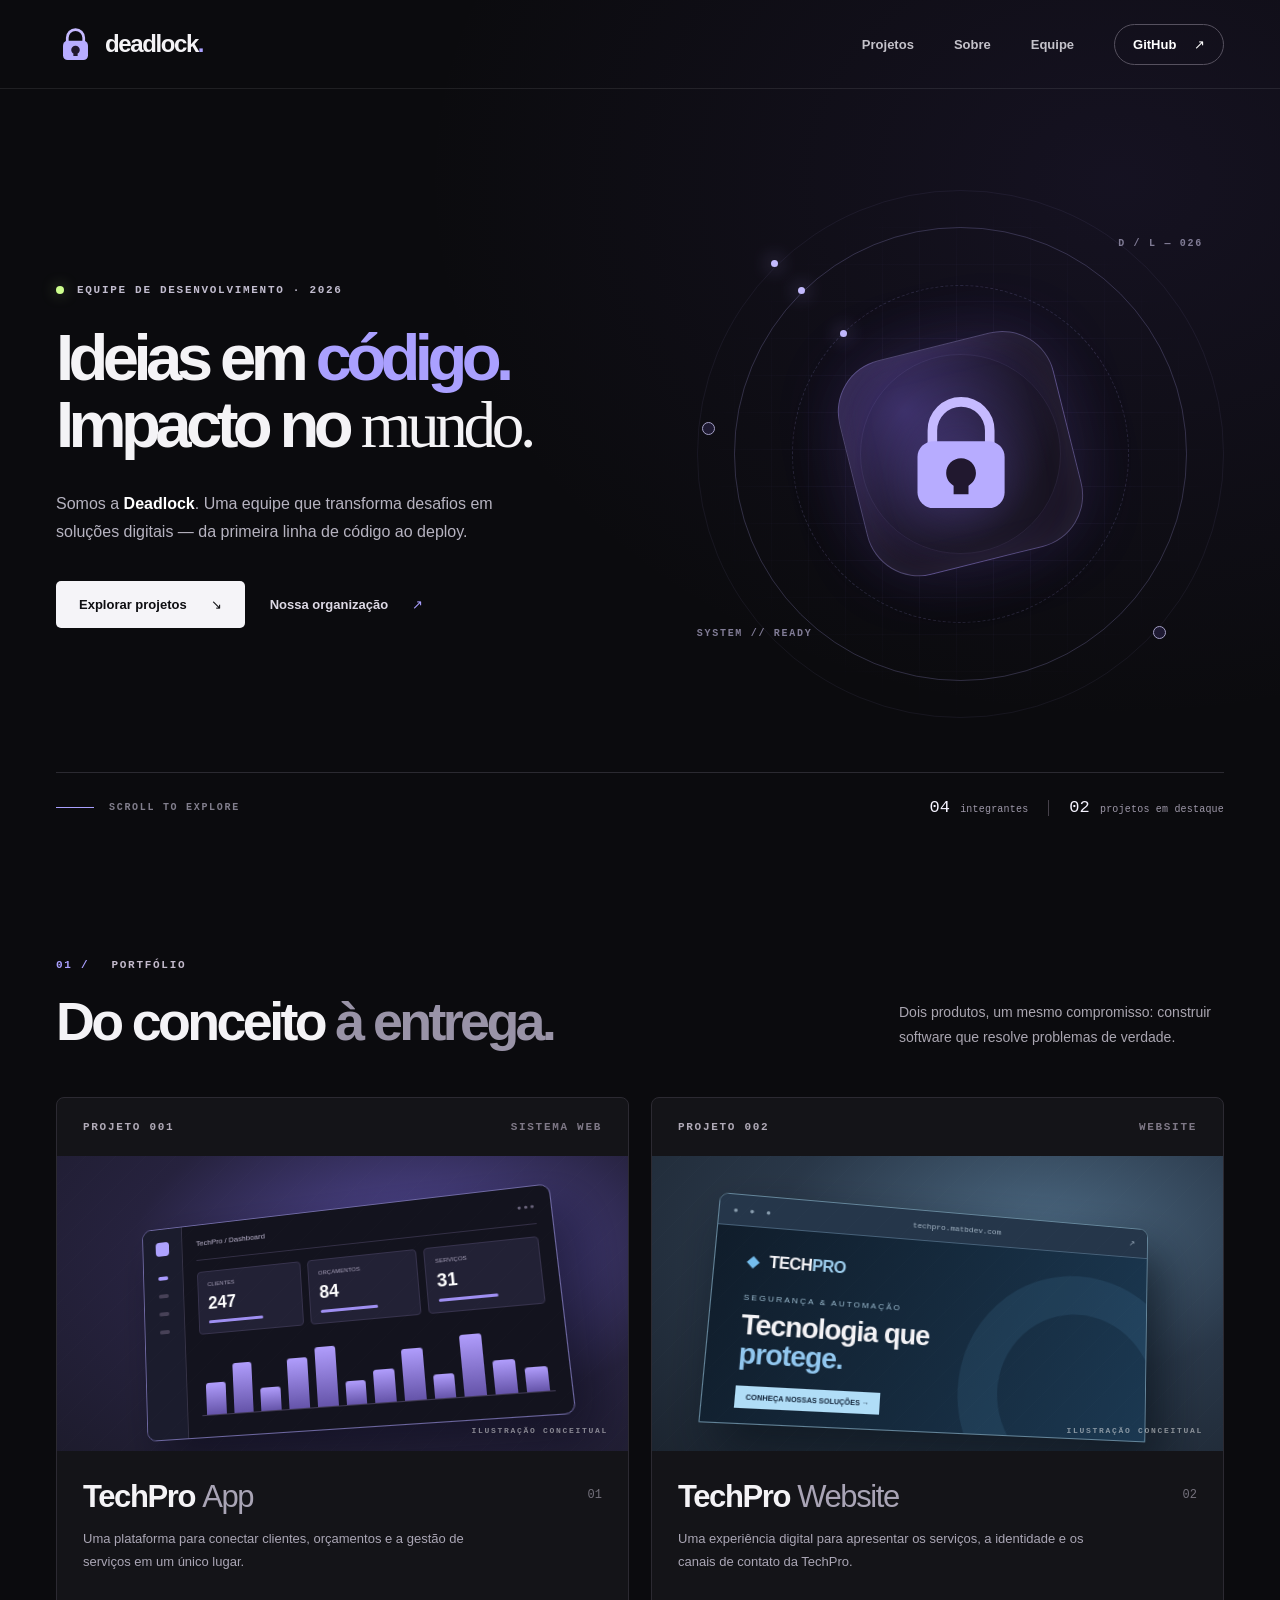
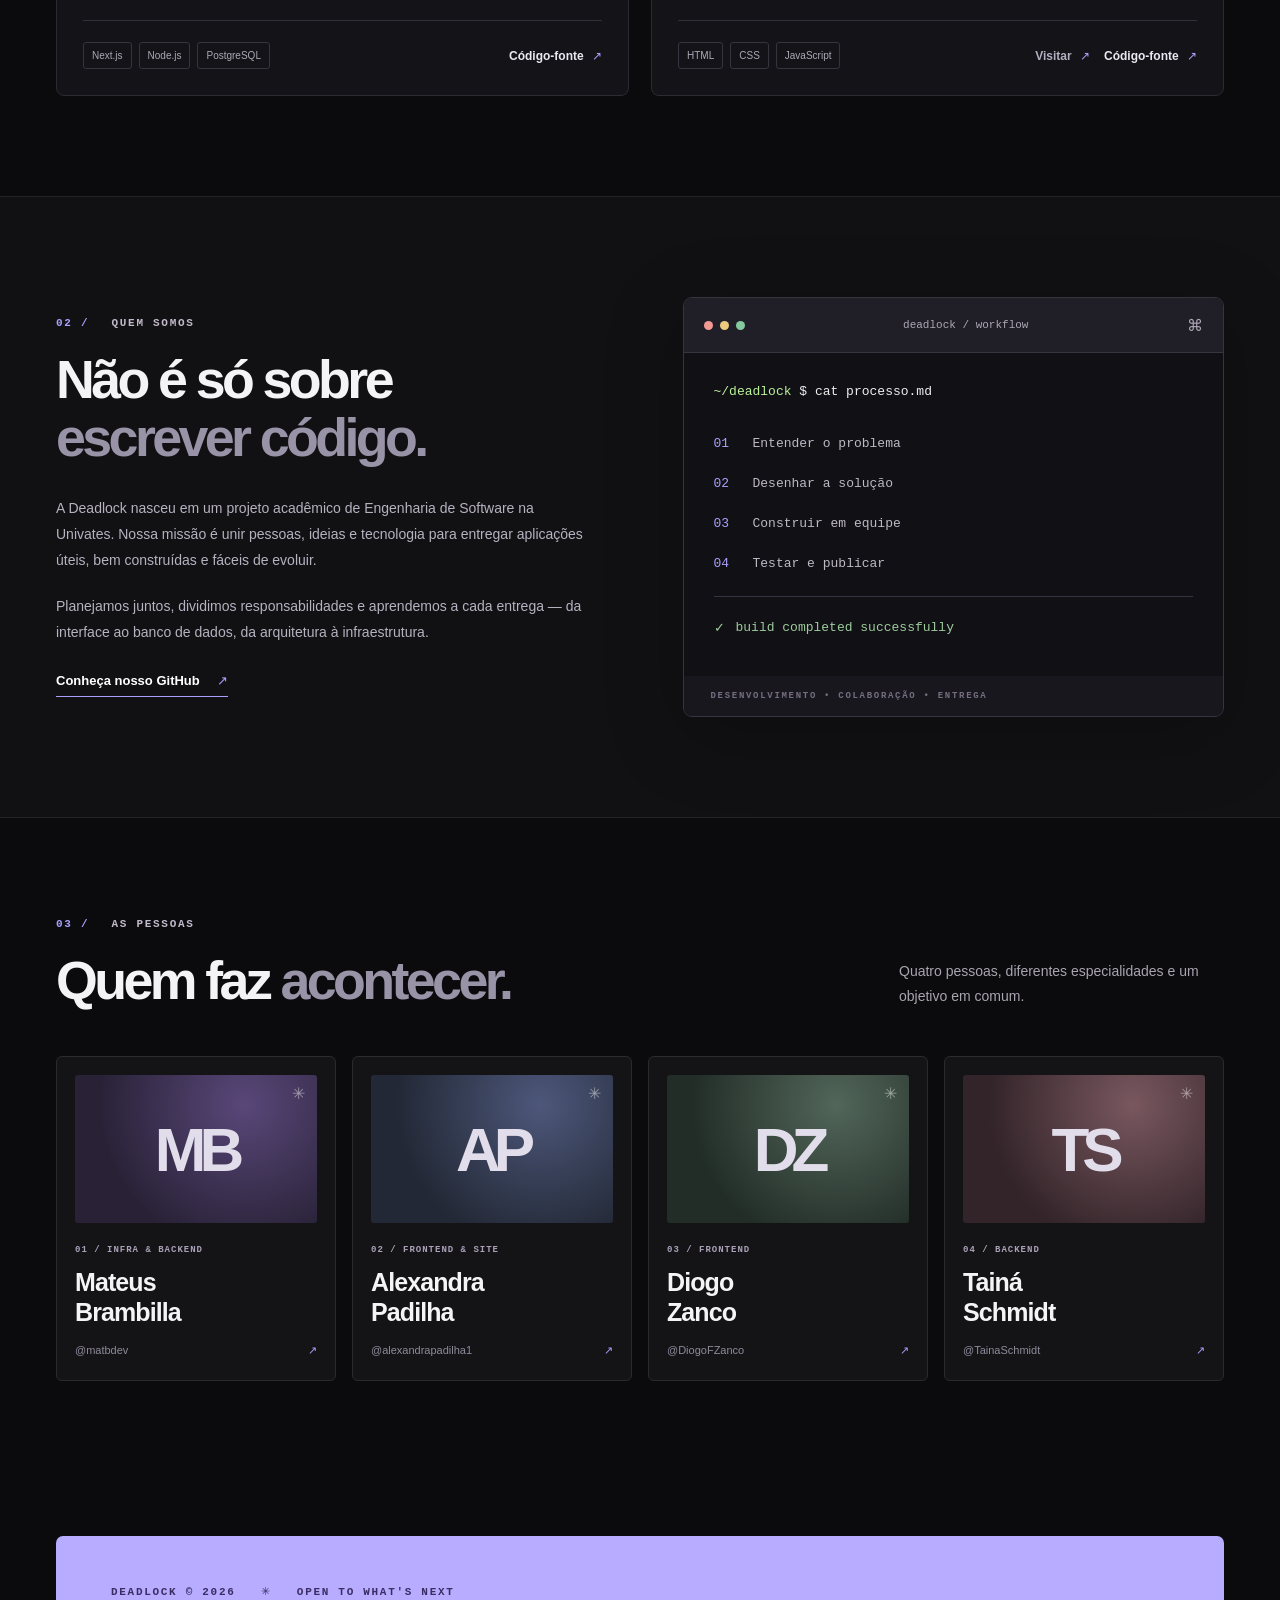
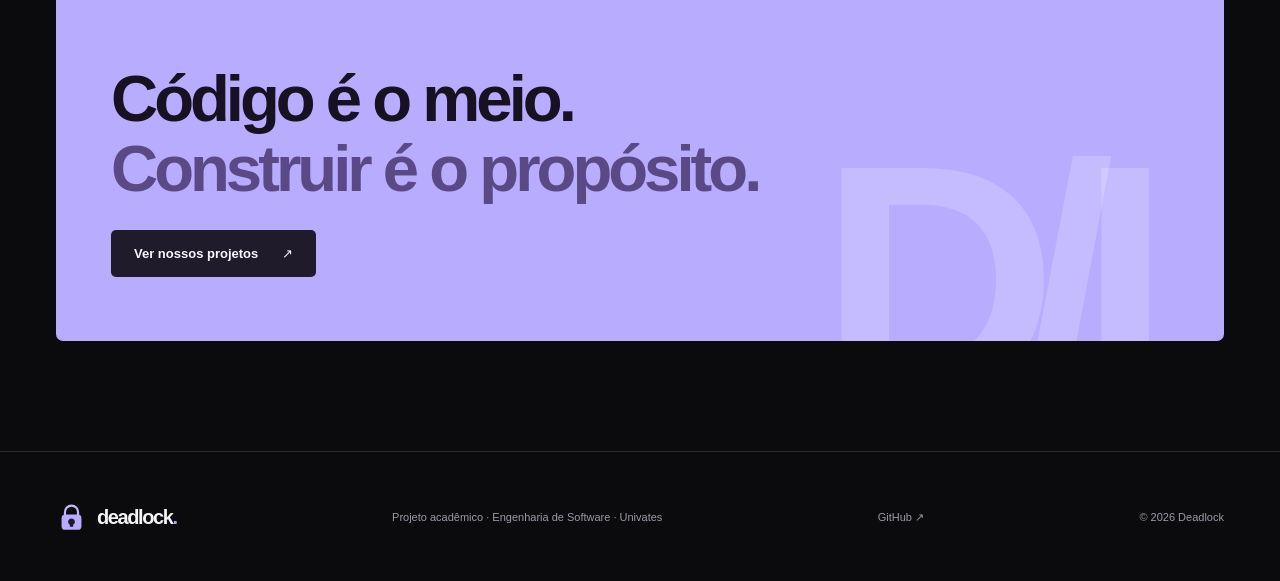
==== index.html @ bef18426 "chore: first commit" ====
<!doctype html>
<html lang="pt-BR">
<head>
  <meta charset="UTF-8">
  <meta name="viewport" content="width=device-width, initial-scale=1">
  <meta name="theme-color" content="#0b0b0e">
  <meta name="description" content="Deadlock — equipe de desenvolvimento de software da Univates. Conheça nossos projetos, integrantes e soluções.">
  <meta property="og:type" content="website">
  <meta property="og:title" content="Deadlock — Build what comes next">
  <meta property="og:description" content="Pessoas, ideias e código. Conheça os projetos desenvolvidos pela equipe Deadlock.">
  <meta property="og:image" content="assets/og-cover.svg">
  <title>Deadlock — Build what comes next</title>
  <link rel="icon" href="assets/favicon.svg" type="image/svg+xml">
  <link rel="preload" href="assets/deadlock-mark.svg" as="image" type="image/svg+xml">
  <link rel="stylesheet" href="css/style.css">
  <script src="js/main.js" defer></script>
</head>
<body>
  <a class="skip-link" href="#conteudo">Pular para o conteúdo</a>
  <div class="page-glow" aria-hidden="true"></div>

  <header class="site-header" id="topo">
    <div class="container header-inner">
      <a class="brand" href="#topo" aria-label="Deadlock, voltar ao início">
        <img src="assets/deadlock-mark.svg" alt="" width="39" height="39">
        <span>deadlock<span class="brand-dot">.</span></span>
      </a>

      <button class="menu-toggle" type="button" aria-controls="main-nav" aria-expanded="false" aria-label="Abrir menu">
        <span></span><span></span>
      </button>
      <nav class="main-nav" id="main-nav" aria-label="Navegação principal">
        <a href="#projetos">Projetos</a>
        <a href="#sobre">Sobre</a>
        <a href="#equipe">Equipe</a>
        <a class="nav-github" href="https://github.com/univates-deadlock" target="_blank" rel="noopener noreferrer">
          GitHub <span aria-hidden="true">↗</span>
        </a>
      </nav>
    </div>
  </header>

  <main id="conteudo">
    <section class="hero container" aria-labelledby="hero-title">
      <div class="hero-copy">
        <div class="eyebrow reveal"><span class="pulse-dot"></span> EQUIPE DE DESENVOLVIMENTO · 2026</div>
        <h1 id="hero-title" class="reveal">Ideias em <span>código.</span><br>Impacto no <em>mundo.</em></h1>
        <p class="hero-description reveal">Somos a <strong>Deadlock</strong>. Uma equipe que transforma desafios em soluções digitais — da primeira linha de código ao deploy.</p>
        <div class="hero-actions reveal">
          <a class="button button-primary" href="#projetos">Explorar projetos <span aria-hidden="true">↘</span></a>
          <a class="button button-text" href="https://github.com/univates-deadlock" target="_blank" rel="noopener noreferrer">Nossa organização <span aria-hidden="true">↗</span></a>
        </div>
      </div>

      <div class="hero-art reveal" aria-hidden="true">
        <div class="art-grid"></div>
        <div class="art-halo halo-1"></div>
        <div class="art-halo halo-2"></div>
        <div class="art-halo halo-3"></div>
        <span class="art-node node-one"></span><span class="art-node node-two"></span>
        <div class="art-core"><img src="assets/deadlock-mark.svg" alt="" width="140" height="140"></div>
        <span class="art-coordinate coordinate-top">D / L — 026</span>
        <span class="art-coordinate coordinate-bottom">SYSTEM // READY</span>
        <div class="art-accent"></div>
      </div>

      <div class="hero-bottom reveal">
        <div class="hero-scroll"><span class="scroll-line"></span> SCROLL TO EXPLORE</div>
        <div class="hero-meta"><span>04 <small>integrantes</small></span><span class="meta-divider"></span><span>02 <small>projetos em destaque</small></span></div>
      </div>
    </section>

    <section class="projects section container" id="projetos" aria-labelledby="projects-title">
      <div class="section-heading reveal">
        <div><p class="section-kicker"><span class="section-index">01 /</span> PORTFÓLIO</p><h2 id="projects-title">Do conceito <span>à entrega.</span></h2></div>
        <p>Dois produtos, um mesmo compromisso: construir software que resolve problemas de verdade.</p>
      </div>

      <div class="project-grid">
        <article class="project-card project-app reveal">
          <div class="project-top"><span>PROJETO 001</span><span class="project-category">SISTEMA WEB</span></div>
          <div class="project-art project-art-app" aria-hidden="true">
            <div class="interface-preview">
              <div class="preview-sidebar"><div class="preview-icon"></div><i></i><i></i><i></i><i></i></div>
              <div class="preview-main"><div class="preview-toolbar"><span>TechPro / Dashboard</span><span class="preview-dots">● ● ●</span></div><div class="preview-kpi"><div><small>CLIENTES</small><b>247</b><span class="fake-bar"></span></div><div><small>ORÇAMENTOS</small><b>84</b><span class="fake-bar"></span></div><div><small>SERVIÇOS</small><b>31</b><span class="fake-bar"></span></div></div><div class="preview-chart"><i></i><i></i><i></i><i></i><i></i><i></i><i></i><i></i><i></i><i></i><i></i><i></i></div></div>
            </div>
            <span class="preview-caption">ILUSTRAÇÃO CONCEITUAL</span>
          </div>
          <div class="project-info"><div class="project-title-row"><div><h3>TechPro <span>App</span></h3><p>Uma plataforma para conectar clientes, orçamentos e a gestão de serviços em um único lugar.</p></div><span class="project-number">01</span></div><div class="project-footer"><div class="tags"><span>Next.js</span><span>Node.js</span><span>PostgreSQL</span></div><a class="project-link" href="https://github.com/univates-deadlock/techpro-app" target="_blank" rel="noopener noreferrer" aria-label="Ver repositório TechPro App no GitHub">Código-fonte <span aria-hidden="true">↗</span></a></div></div>
        </article>

        <article class="project-card project-web reveal">
          <div class="project-top"><span>PROJETO 002</span><span class="project-category">WEBSITE</span></div>
          <div class="project-art project-art-web" aria-hidden="true">
            <div class="browser-preview"><div class="browser-bar"><span>● ● ●</span><span>techpro.matbdev.com</span><span>↗</span></div><div class="browser-body"><div class="browser-logo"><span class="browser-lock">◆</span> TECH<span>PRO</span></div><span class="browser-mini">SEGURANÇA & AUTOMAÇÃO</span><div class="browser-title">Tecnologia que<br><em>protege.</em></div><div class="browser-button">CONHEÇA NOSSAS SOLUÇÕES →</div><span class="browser-orbit"></span></div></div>
            <span class="preview-caption">ILUSTRAÇÃO CONCEITUAL</span>
          </div>
          <div class="project-info"><div class="project-title-row"><div><h3>TechPro <span>Website</span></h3><p>Uma experiência digital para apresentar os serviços, a identidade e os canais de contato da TechPro.</p></div><span class="project-number">02</span></div><div class="project-footer"><div class="tags"><span>HTML</span><span>CSS</span><span>JavaScript</span></div><div class="project-links"><a class="project-link secondary-link" href="https://techpro.matbdev.com" target="_blank" rel="noopener noreferrer" aria-label="Abrir site TechPro">Visitar <span aria-hidden="true">↗</span></a><a class="project-link" href="https://github.com/univates-deadlock/techpro-institutional-page" target="_blank" rel="noopener noreferrer" aria-label="Ver repositório TechPro Website no GitHub">Código-fonte <span aria-hidden="true">↗</span></a></div></div></div>
        </article>
      </div>
    </section>

    <section class="about section" id="sobre" aria-labelledby="about-title"><div class="container about-grid">
      <div class="about-copy reveal"><p class="section-kicker"><span class="section-index">02 /</span> QUEM SOMOS</p><h2 id="about-title">Não é só sobre <span>escrever código.</span></h2><p>A Deadlock nasceu em um projeto acadêmico de Engenharia de Software na Univates. Nossa missão é unir pessoas, ideias e tecnologia para entregar aplicações úteis, bem construídas e fáceis de evoluir.</p><p>Planejamos juntos, dividimos responsabilidades e aprendemos a cada entrega — da interface ao banco de dados, da arquitetura à infraestrutura.</p><a class="text-link" href="https://github.com/univates-deadlock" target="_blank" rel="noopener noreferrer">Conheça nosso GitHub <span aria-hidden="true">↗</span></a></div>
      <div class="about-terminal reveal" aria-label="Nossas etapas de trabalho"><div class="terminal-header"><span><i></i><i></i><i></i></span><small>deadlock / workflow</small><span>⌘</span></div><div class="terminal-body"><p class="terminal-prompt"><span>~/deadlock</span> $ cat processo.md</p><p><em>01</em> &nbsp; Entender o problema</p><p><em>02</em> &nbsp; Desenhar a solução</p><p><em>03</em> &nbsp; Construir em equipe</p><p><em>04</em> &nbsp; Testar e publicar</p><div class="terminal-result"><span class="result-check">✓</span> <span>build completed successfully</span></div></div><div class="terminal-footer">DESENVOLVIMENTO • COLABORAÇÃO • ENTREGA</div></div>
    </div></section>

    <section class="team section container" id="equipe" aria-labelledby="team-title"><div class="section-heading reveal"><div><p class="section-kicker"><span class="section-index">03 /</span> AS PESSOAS</p><h2 id="team-title">Quem faz <span>acontecer.</span></h2></div><p>Quatro pessoas, diferentes especialidades e um objetivo em comum.</p></div>
      <div class="team-grid">
        <a class="member-card reveal" href="https://github.com/matbdev" target="_blank" rel="noopener noreferrer" aria-label="GitHub de Mateus Carniel Brambilla"><div class="member-avatar"><span>MB</span><span class="avatar-ornament">✳</span></div><span class="member-position">01 / INFRA & BACKEND</span><h3>Mateus<br>Brambilla</h3><span class="member-profile">@matbdev <span aria-hidden="true">↗</span></span></a>
        <a class="member-card reveal" href="https://github.com/alexandrapadilha1" target="_blank" rel="noopener noreferrer" aria-label="GitHub de Alexandra Padilha"><div class="member-avatar"><span>AP</span><span class="avatar-ornament">✳</span></div><span class="member-position">02 / FRONTEND & SITE</span><h3>Alexandra<br>Padilha</h3><span class="member-profile">@alexandrapadilha1 <span aria-hidden="true">↗</span></span></a>
        <a class="member-card reveal" href="https://github.com/DiogoFZanco" target="_blank" rel="noopener noreferrer" aria-label="GitHub de Diogo Felipe Zanco"><div class="member-avatar"><span>DZ</span><span class="avatar-ornament">✳</span></div><span class="member-position">03 / FRONTEND</span><h3>Diogo<br>Zanco</h3><span class="member-profile">@DiogoFZanco <span aria-hidden="true">↗</span></span></a>
        <a class="member-card reveal" href="https://github.com/TainaSchmidt" target="_blank" rel="noopener noreferrer" aria-label="GitHub de Tainá Luiza Schmidt"><div class="member-avatar"><span>TS</span><span class="avatar-ornament">✳</span></div><span class="member-position">04 / BACKEND</span><h3>Tainá<br>Schmidt</h3><span class="member-profile">@TainaSchmidt <span aria-hidden="true">↗</span></span></a>
      </div>
    </section>

    <section class="closing container section reveal" aria-labelledby="closing-title"><div class="closing-inner"><span class="closing-top">DEADLOCK © <span data-year>2026</span> <span class="closing-asterisk">✳</span> OPEN TO WHAT'S NEXT</span><h2 id="closing-title">Código é o meio.<br><em>Construir é o propósito.</em></h2><a class="button button-light" href="https://github.com/univates-deadlock" target="_blank" rel="noopener noreferrer">Ver nossos projetos <span aria-hidden="true">↗</span></a><span class="closing-watermark" aria-hidden="true">D/L</span></div></section>
  </main>

  <footer class="site-footer"><div class="container footer-inner"><a class="brand brand-footer" href="#topo"><img src="assets/deadlock-mark.svg" alt="" width="31" height="31"><span>deadlock<span class="brand-dot">.</span></span></a><p>Projeto acadêmico · Engenharia de Software · Univates</p><a href="https://github.com/univates-deadlock" target="_blank" rel="noopener noreferrer">GitHub ↗</a><small>© <span data-year>2026</span> Deadlock</small></div></footer>
</body>
</html>
---- css/style.css ----
:root{color-scheme:dark;--bg:#0b0b0e;--surface:#141418;--muted:#a6a5b3;--text:#f4f3f6;--line:#2b2a31;--violet:#aaa0ff;--violet2:#6650df;--lime:#cdff8e;--container:1232px;font-family:Inter,"Segoe UI",Arial,sans-serif;font-synthesis:none;scroll-behavior:smooth}
*,*::before,*::after{box-sizing:border-box}html{scroll-padding-top:95px}body{margin:0;min-width:320px;background:var(--bg);color:var(--text);-webkit-font-smoothing:antialiased}body::selection{background:var(--violet2);color:#fff}a{color:inherit;text-decoration:none}button{font:inherit}img{display:block;max-width:100%}h1,h2,h3,p{margin:0}button,a{-webkit-tap-highlight-color:transparent}a:focus-visible,button:focus-visible{outline:2px solid var(--lime);outline-offset:5px}.container{max-width:var(--container);margin-inline:auto;padding-inline:32px}.page-glow{position:absolute;z-index:-1;top:0;right:0;width:85vw;height:900px;pointer-events:none;background:radial-gradient(ellipse at 85% 20%,rgba(96,68,174,.12),transparent 53%)}.skip-link{position:fixed;top:-100px;left:16px;z-index:99;background:#fff;color:#111;padding:12px}.skip-link:focus{top:16px}
.site-header{position:relative;z-index:20;border-bottom:1px solid rgba(255,255,255,.085)}.header-inner{height:88px;display:flex;justify-content:space-between;align-items:center}.brand{display:inline-flex;gap:10px;align-items:center;white-space:nowrap}.brand>span{font-size:24px;font-weight:800;letter-spacing:-1.4px}.brand-dot{color:var(--violet)}.main-nav{display:flex;align-items:center;gap:40px}.main-nav>a{font-size:13px;font-weight:650;color:#c4c2ca;transition:color .2s}.main-nav>a:hover{color:#fff}.main-nav .nav-github{border:1px solid #56515f;border-radius:100px;color:white;padding:12px 18px}.main-nav .nav-github:hover{background:#292431}.nav-github span{margin-left:14px}.menu-toggle{display:none}
.hero{position:relative;min-height:770px;display:grid;grid-template-columns:minmax(0,1.08fr) minmax(0,.92fr);align-items:center;gap:22px;padding-top:80px;padding-bottom:120px}.hero-copy{position:relative;z-index:2}.eyebrow,.section-kicker,.project-top,.hero-scroll,.art-coordinate,.preview-caption,.member-position,.terminal-footer,.closing-top{font-family:ui-monospace,SFMono-Regular,Consolas,"Liberation Mono",monospace;letter-spacing:1.7px;font-size:11px;font-weight:650}.eyebrow{display:inline-flex;align-items:center;gap:13px;color:#c2bdcf;margin-bottom:29px}.pulse-dot{width:8px;height:8px;border-radius:50%;background:var(--lime);box-shadow:0 0 15px rgba(205,255,142,.4)}.hero h1{font-size:clamp(51px,5.1vw,81px);font-weight:780;letter-spacing:-5.6px;line-height:1.025;white-space:nowrap}.hero h1 span{color:var(--violet)}.hero h1 em{font-style:normal;font-family:Georgia,serif;font-weight:400;letter-spacing:-4.4px}.hero-description{color:#b6b3c0;line-height:1.75;max-width:480px;font-size:16px;margin-top:31px}.hero-description strong{color:#fff;font-weight:650}.hero-actions{display:flex;align-items:center;gap:25px;margin-top:35px}.button{display:inline-flex;align-items:center;justify-content:space-between;gap:24px;padding:16px 23px;font-size:13px;font-weight:750;border-radius:5px;white-space:nowrap;transition:transform .22s,background .22s}.button:hover{transform:translateY(-3px)}.button-primary{background:#f5f4f8;color:#0e0e12}.button-primary:hover{background:#d9d1ff}.button-text{padding:12px 0;color:#ddd9e5}.button-text:hover{color:white}.button-text span{color:var(--violet)}.hero-art{min-width:0;position:relative;aspect-ratio:1;max-width:545px;width:100%;justify-self:end;border-radius:50%;isolation:isolate}.art-grid{position:absolute;inset:0;border-radius:50%;background-image:linear-gradient(rgba(147,133,215,.065) 1px,transparent 1px),linear-gradient(90deg,rgba(147,133,215,.065) 1px,transparent 1px);background-size:37px 37px;mask-image:radial-gradient(circle,black 22%,transparent 73%)}.art-halo{position:absolute;border:1px solid rgba(183,173,255,.21);border-radius:50%;inset:7%;animation:rotate 38s linear infinite}.art-halo::before{content:"";position:absolute;top:13%;left:14%;width:7px;height:7px;border-radius:50%;background:#c3bafd;box-shadow:0 0 19px #ae9dfc}.halo-2{inset:18%;border-style:dashed;border-color:rgba(183,173,255,.16);animation-direction:reverse;animation-duration:50s}.halo-3{inset:0;border-color:rgba(183,173,255,.07);animation-duration:48s}.art-node{position:absolute;border:1px solid #a4a0c6;background:#1e1a32;width:13px;height:13px;border-radius:50%;z-index:2}.node-one{left:1%;top:44%}.node-two{right:11%;bottom:15%}.art-core{position:absolute;inset:29%;border:1px solid rgba(181,166,255,.35);border-radius:24%;display:grid;place-items:center;background:radial-gradient(circle at 30% 25%,#3c3068,#17131f 68%);box-shadow:0 0 70px rgba(118,84,253,.14),inset 0 0 35px rgba(191,163,255,.11);transform:rotate(-14deg)}.art-core img{width:62%;transform:rotate(14deg);filter:drop-shadow(0 8px 30px rgba(141,117,255,.25))}.art-coordinate{position:absolute;color:#817c96;font-size:10px;z-index:2}.coordinate-top{right:4%;top:9%}.coordinate-bottom{left:0;bottom:15%}.art-accent{position:absolute;inset:31%;border:1px solid rgba(185,169,255,.09);border-radius:50%;box-shadow:0 0 75px #5c428635}.hero-bottom{position:absolute;bottom:42px;left:32px;right:32px;display:flex;align-items:center;justify-content:space-between;border-top:1px solid var(--line);padding-top:25px}.hero-scroll{color:#817e8c;font-size:10px;display:flex;align-items:center;gap:15px}.scroll-line{width:38px;height:1px;background:var(--violet)}.hero-meta{display:flex;gap:20px;align-items:center;font-family:ui-monospace,monospace;font-size:17px;color:#f5f3ff}.hero-meta small{font-size:10px;color:#9e98a9;letter-spacing:.2px}.meta-divider{width:1px;height:16px;background:#46414a}
.section{padding-top:100px;padding-bottom:100px}.section-heading{display:flex;align-items:end;justify-content:space-between;gap:30px;margin-bottom:47px}.section-kicker{color:#c3bacb;margin-bottom:21px}.section-index{color:var(--violet);margin-right:14px}.section-heading h2,.about h2{font-size:clamp(36px,4.2vw,62px);line-height:1.08;letter-spacing:-3.6px;font-weight:760}.section-heading h2 span,.about h2 span{color:#9993a7}.section-heading>p{max-width:325px;line-height:1.8;font-size:14px;color:#a9a5b0}.project-grid{display:grid;grid-template-columns:1fr 1fr;gap:22px}.project-card{overflow:hidden;background:#141418;border:1px solid #2c2a32;border-radius:8px;transition:border-color .3s,transform .3s}.project-card:hover{border-color:#71678b;transform:translateY(-5px)}.project-top{height:58px;display:flex;align-items:center;justify-content:space-between;padding:0 26px;color:#b0aab7}.project-category{color:#7e7886}.project-art{height:295px;position:relative;overflow:hidden;display:grid;place-items:center}.project-art-app{background:radial-gradient(ellipse at 63% 33%,#544a9c 0%,#26223e 56%,#1b1a29 110%)}.project-art-web{background:radial-gradient(ellipse at 68% 26%,#4b6881 0%,#293748 48%,#19212b 110%)}.project-art::after{position:absolute;content:"";inset:0;background-image:linear-gradient(135deg,transparent 48%,rgba(255,255,255,.04) 49%,transparent 50%);background-size:30px 30px;pointer-events:none}.preview-caption{position:absolute;bottom:16px;right:20px;color:rgba(255,255,255,.48);font-size:8px;z-index:3}.interface-preview{width:74%;height:222px;background:#13131e;border:1px solid #6e68a2;border-radius:10px;transform:perspective(700px) rotateX(8deg) rotateY(-10deg) rotateZ(-4deg) translateY(12px);display:grid;grid-template-columns:44px 1fr;box-shadow:17px 23px 46px #05041179;overflow:hidden}.preview-sidebar{padding:14px 15px;background:#1b1c2d;border-right:1px solid #353246;display:flex;align-items:center;flex-direction:column;gap:15px}.preview-icon{width:15px;height:15px;border-radius:4px;background:#aea2ff;margin-bottom:7px}.preview-sidebar i{width:11px;height:4px;background:#474157;border-radius:4px}.preview-sidebar i:first-of-type{background:#a99aff}.preview-main{padding:15px;overflow:hidden}.preview-toolbar{display:flex;justify-content:space-between;align-items:center;font-size:8px;color:#bdb6d0;border-bottom:1px solid #332f45;padding-bottom:13px}.preview-dots{font-size:7px;color:#6c667e}.preview-kpi{margin-top:12px;display:grid;grid-template-columns:repeat(3,1fr);gap:7px}.preview-kpi>div{padding:10px;background:#222135;border:1px solid #37334d;border-radius:4px}.preview-kpi small{font-size:6px;color:#aaa3bc;display:block}.preview-kpi b{font-size:18px;color:#fff;display:block;margin:7px 0}.fake-bar{display:block;width:65%;height:3px;background:#9f8ff2;border-radius:5px}.preview-chart{display:flex;align-items:end;gap:8px;height:69px;margin-top:14px;padding:0 5px;border-bottom:1px solid #403955}.preview-chart i{flex:1;border-radius:3px 3px 0 0;background:linear-gradient(#b09dfc,#6554a9);height:47%}.preview-chart i:nth-child(2n){height:74%}.preview-chart i:nth-child(3n){height:34%}.preview-chart i:nth-child(5n){height:87%}.browser-preview{width:77%;height:222px;border-radius:9px 9px 0 0;background:#0f1925;overflow:hidden;box-shadow:15px 25px 48px #070e17a0;border:1px solid #64859a;transform:perspective(700px) rotateX(7deg) rotateY(8deg) rotateZ(3deg) translateY(16px)}.browser-bar{height:31px;background:#25364a;display:flex;align-items:center;justify-content:space-between;color:#a5b6c6;font-family:monospace;font-size:8px;padding:0 13px;border-bottom:1px solid #476179}.browser-bar span:first-child{color:#8a9eaf;letter-spacing:3px}.browser-body{position:relative;height:calc(100% - 31px);padding:24px 30px;background:linear-gradient(110deg,#101d2b,#1b3851)}.browser-logo{font-weight:850;letter-spacing:-.6px;font-size:16px;position:relative;z-index:1}.browser-logo span:last-child{color:#9cccec}.browser-lock{color:#74bded;margin-right:6px}.browser-mini{display:block;margin-top:22px;font-size:8px;letter-spacing:2px;color:#9cbcd0;position:relative;z-index:1}.browser-title{font-size:27px;font-weight:800;line-height:1.05;margin-top:8px;letter-spacing:-1px;position:relative;z-index:1}.browser-title em{color:#91c7ef;font-style:normal}.browser-button{display:inline-block;margin-top:15px;padding:7px 10px;background:#b0ddf7;color:#14263b;font-size:7px;font-weight:800;position:relative;z-index:1}.browser-orbit{width:245px;height:245px;border:40px solid #6dbef418;border-radius:50%;position:absolute;right:-50px;bottom:-80px}.project-info{padding:28px 26px 26px}.project-title-row{display:flex;justify-content:space-between;gap:15px}.project-title-row h3{font-size:31px;letter-spacing:-1.4px}.project-title-row h3 span{color:#a9a4b5;font-weight:480}.project-title-row p{font-size:13px;color:#aaa6b5;line-height:1.75;max-width:430px;margin-top:13px;min-height:68px}.project-number{color:#74717c;font-family:ui-monospace,monospace;font-size:12px;padding-top:9px}.project-footer{margin-top:24px;display:flex;align-items:center;justify-content:space-between;gap:10px;border-top:1px solid #33303a;padding-top:21px}.tags{display:flex;flex-wrap:wrap;gap:7px}.tags span{border:1px solid #37333f;border-radius:3px;color:#aca7b6;font-size:10px;padding:7px 8px}.project-link{color:#ebe8f1;font-weight:650;font-size:12px;white-space:nowrap}.project-link span{color:var(--violet);margin-left:5px}.project-link:hover{color:var(--violet)}.project-links{display:flex;gap:14px}.secondary-link{color:#b3aec0}
.about{background:#111114;border-top:1px solid #24232a;border-bottom:1px solid #24232a}.about-grid{display:grid;grid-template-columns:1fr 1fr;align-items:center;gap:85px}.about h2{max-width:530px;margin-bottom:30px}.about-copy>p:not(.section-kicker){color:#b6b2c0;line-height:1.85;font-size:14px;margin-top:20px;max-width:530px}.text-link{display:inline-block;margin-top:27px;color:#fff;font-size:13px;font-weight:750;border-bottom:1px solid var(--violet);padding-bottom:8px}.text-link span{color:var(--violet);padding-left:14px}.about-terminal{border:1px solid #39333f;border-radius:9px;background:#101015;overflow:hidden;box-shadow:0 18px 80px rgba(0,0,0,.24)}.terminal-header{height:55px;background:#201e26;border-bottom:1px solid #383440;display:flex;justify-content:space-between;align-items:center;padding:0 20px;color:#ada7b7}.terminal-header span:first-child{display:flex;gap:7px}.terminal-header i{width:9px;height:9px;border-radius:50%;background:#f39a95}.terminal-header i:nth-child(2){background:#ecca7f}.terminal-header i:nth-child(3){background:#85c99f}.terminal-header small{font:11px ui-monospace,monospace}.terminal-body{font:13px ui-monospace,monospace;padding:31px 30px 40px;color:#ddd9e2}.terminal-body>p{margin-bottom:25px}.terminal-body>p:not(.terminal-prompt){color:#bdb9c5}.terminal-body em{color:#aba0ff;font-style:normal}.terminal-prompt{color:#eee !important;margin-bottom:37px !important}.terminal-prompt span{color:#bbf19b}.terminal-result{border-top:1px solid #383341;padding-top:23px;color:#9ecb9d;display:flex;gap:11px}.result-check{font-weight:bold}.terminal-footer{background:#19171e;padding:15px 27px;color:#746e80;font-size:9px}
.team-grid{display:grid;grid-template-columns:repeat(4,minmax(0,1fr));gap:16px}.member-card{position:relative;min-height:325px;padding:18px;border:1px solid #2c2a31;background:#141417;border-radius:6px;transition:border-color .25s,transform .25s}.member-card:hover{border-color:#887c9f;transform:translateY(-4px)}.member-avatar{height:148px;display:grid;place-items:center;position:relative;overflow:hidden;border-radius:3px;background:radial-gradient(circle at 70% 20%,#594779,#292237 70%)}.member-card:nth-child(2) .member-avatar{background:radial-gradient(circle at 70% 20%,#4d577a,#222835 70%)}.member-card:nth-child(3) .member-avatar{background:radial-gradient(circle at 70% 20%,#526659,#222d28 70%)}.member-card:nth-child(4) .member-avatar{background:radial-gradient(circle at 70% 20%,#79575f,#322429 70%)}.member-avatar>span:first-child{font-size:62px;font-weight:780;letter-spacing:-7px;color:#e2ddeb}.avatar-ornament{position:absolute;right:12px;top:9px;color:#ffffff7d;font-size:16px}.member-position{display:block;color:#aaa0b8;margin:22px 0 12px;font-size:9px;letter-spacing:1px}.member-card h3{font-size:25px;letter-spacing:-.9px;line-height:1.2}.member-profile{display:flex;justify-content:space-between;color:#8f8a9a;font-size:11px;margin-top:17px}.member-profile span{color:var(--violet)}
.closing{padding-top:55px;padding-bottom:110px}.closing-inner{min-height:405px;position:relative;overflow:hidden;background:#b7acff;color:#171122;border-radius:7px;padding:45px 55px}.closing-top{color:#3b2c64}.closing-asterisk{margin:0 17px}.closing h2{position:relative;z-index:1;font-size:clamp(40px,5.1vw,70px);letter-spacing:-4px;line-height:1.07;margin-top:65px}.closing h2 em{font-style:normal;color:#5b4985}.button-light{background:#201b2a;color:#f8f5ff;margin-top:26px;position:relative;z-index:1}.button-light:hover{background:#3c2a53}.closing-watermark{font-size:330px;font-weight:900;letter-spacing:-35px;color:#ffffff30;position:absolute;right:-22px;bottom:-130px;pointer-events:none}.site-footer{border-top:1px solid #2a282f}.footer-inner{min-height:130px;display:flex;align-items:center;justify-content:space-between;gap:25px}.brand-footer>span{font-size:20px}.site-footer p,.site-footer small,.site-footer a:not(.brand){color:#9d98a7;font-size:11px}.site-footer a:not(.brand):hover{color:#fff}
.reveal{opacity:1;transform:none}.js-motion .reveal{opacity:0;transform:translateY(20px);transition:opacity .65s ease,transform .65s ease}.js-motion .reveal.in-view{opacity:1;transform:translateY(0)}@keyframes rotate{to{transform:rotate(360deg)}}
@media(max-width:1060px){.hero{min-height:710px}.hero h1{font-size:clamp(47px,5.4vw,63px);letter-spacing:-3.4px}.hero h1 em{letter-spacing:-2.7px}.about-grid{gap:40px}.project-footer{flex-direction:column;align-items:start}.project-links{gap:24px}.team-grid{grid-template-columns:repeat(2,1fr)}.member-card{min-height:310px}.section-heading h2,.about h2{letter-spacing:-2.6px}}
@media(max-width:760px){.container{padding-inline:20px}.header-inner{height:74px}.brand>span{font-size:22px}.menu-toggle{display:flex;flex-direction:column;align-items:center;justify-content:center;gap:6px;width:43px;height:43px;background:#201e26;border:1px solid #383540;border-radius:5px;cursor:pointer}.menu-toggle span{width:19px;height:2px;background:#fff;transition:transform .2s}.menu-toggle[aria-expanded="true"] span:first-child{transform:translateY(4px) rotate(45deg)}.menu-toggle[aria-expanded="true"] span:last-child{transform:translateY(-4px) rotate(-45deg)}.main-nav{display:none;position:absolute;left:0;right:0;top:73px;background:#17161b;border-bottom:1px solid #37323d;flex-direction:column;align-items:stretch;gap:0;padding:10px 20px 20px}.main-nav.is-open{display:flex}.main-nav a{padding:17px 8px}.main-nav .nav-github{padding:14px;margin-top:8px;text-align:center}.hero{display:flex;flex-direction:column;align-items:stretch;gap:35px;min-height:0;padding-top:95px;padding-bottom:105px}.hero h1{font-size:clamp(44px,8vw,66px);letter-spacing:-3px}.hero h1 em{letter-spacing:-2px}.hero-description{font-size:15px;margin-top:25px}.hero-art{max-width:430px;align-self:center}.hero-bottom{left:20px;right:20px;bottom:30px}.section{padding-top:75px;padding-bottom:75px}.section-heading{align-items:start;flex-direction:column;gap:16px;margin-bottom:32px}.section-heading h2,.about h2{font-size:clamp(37px,7vw,51px)}.project-grid{grid-template-columns:1fr}.project-art{height:290px}.project-footer{flex-direction:row;align-items:center}.about-grid{grid-template-columns:1fr;gap:40px}.closing{padding-top:30px}.closing-inner{padding:31px 27px;min-height:360px}.closing h2{letter-spacing:-2.4px;margin-top:68px}.closing-watermark{font-size:210px;right:-15px;bottom:-65px;letter-spacing:-18px}.footer-inner{padding-block:35px;flex-wrap:wrap;justify-content:space-between}.footer-inner p{order:4;flex-basis:100%}}
@media(max-width:460px){.hero{padding-top:73px}.eyebrow{font-size:9px;letter-spacing:1px}.hero h1{font-size:43px;letter-spacing:-2.7px}.hero h1 em{letter-spacing:-2.6px}.hero-description{font-size:14px}.hero-actions{gap:12px;flex-wrap:wrap}.button{padding:14px 16px;font-size:12px}.hero-bottom{align-items:start}.hero-scroll{font-size:8px}.hero-meta{font-size:13px;gap:9px}.hero-meta small{font-size:8px;display:block}.project-art{height:235px}.interface-preview,.browser-preview{width:83%;height:190px}.project-info{padding:22px 19px}.project-top{padding:0 19px}.project-footer{flex-direction:column;align-items:start;gap:22px}.project-title-row h3{font-size:28px}.project-title-row p{min-height:0}.team-grid{gap:10px}.member-card{padding:11px;min-height:270px}.member-avatar{height:105px}.member-avatar>span:first-child{font-size:43px;letter-spacing:-4px}.member-position{font-size:8px;letter-spacing:.1px}.member-card h3{font-size:20px}.member-profile{font-size:9px;word-break:break-all}.terminal-body{padding:23px 17px;font-size:11px}.closing h2{font-size:37px}.closing-asterisk{margin:0 3px}}
@media(prefers-reduced-motion:reduce){:root{scroll-behavior:auto}*,*::before,*::after{animation-duration:.01ms!important;animation-iteration-count:1!important;transition-duration:.01ms!important}.js-motion .reveal{opacity:1;transform:none}}
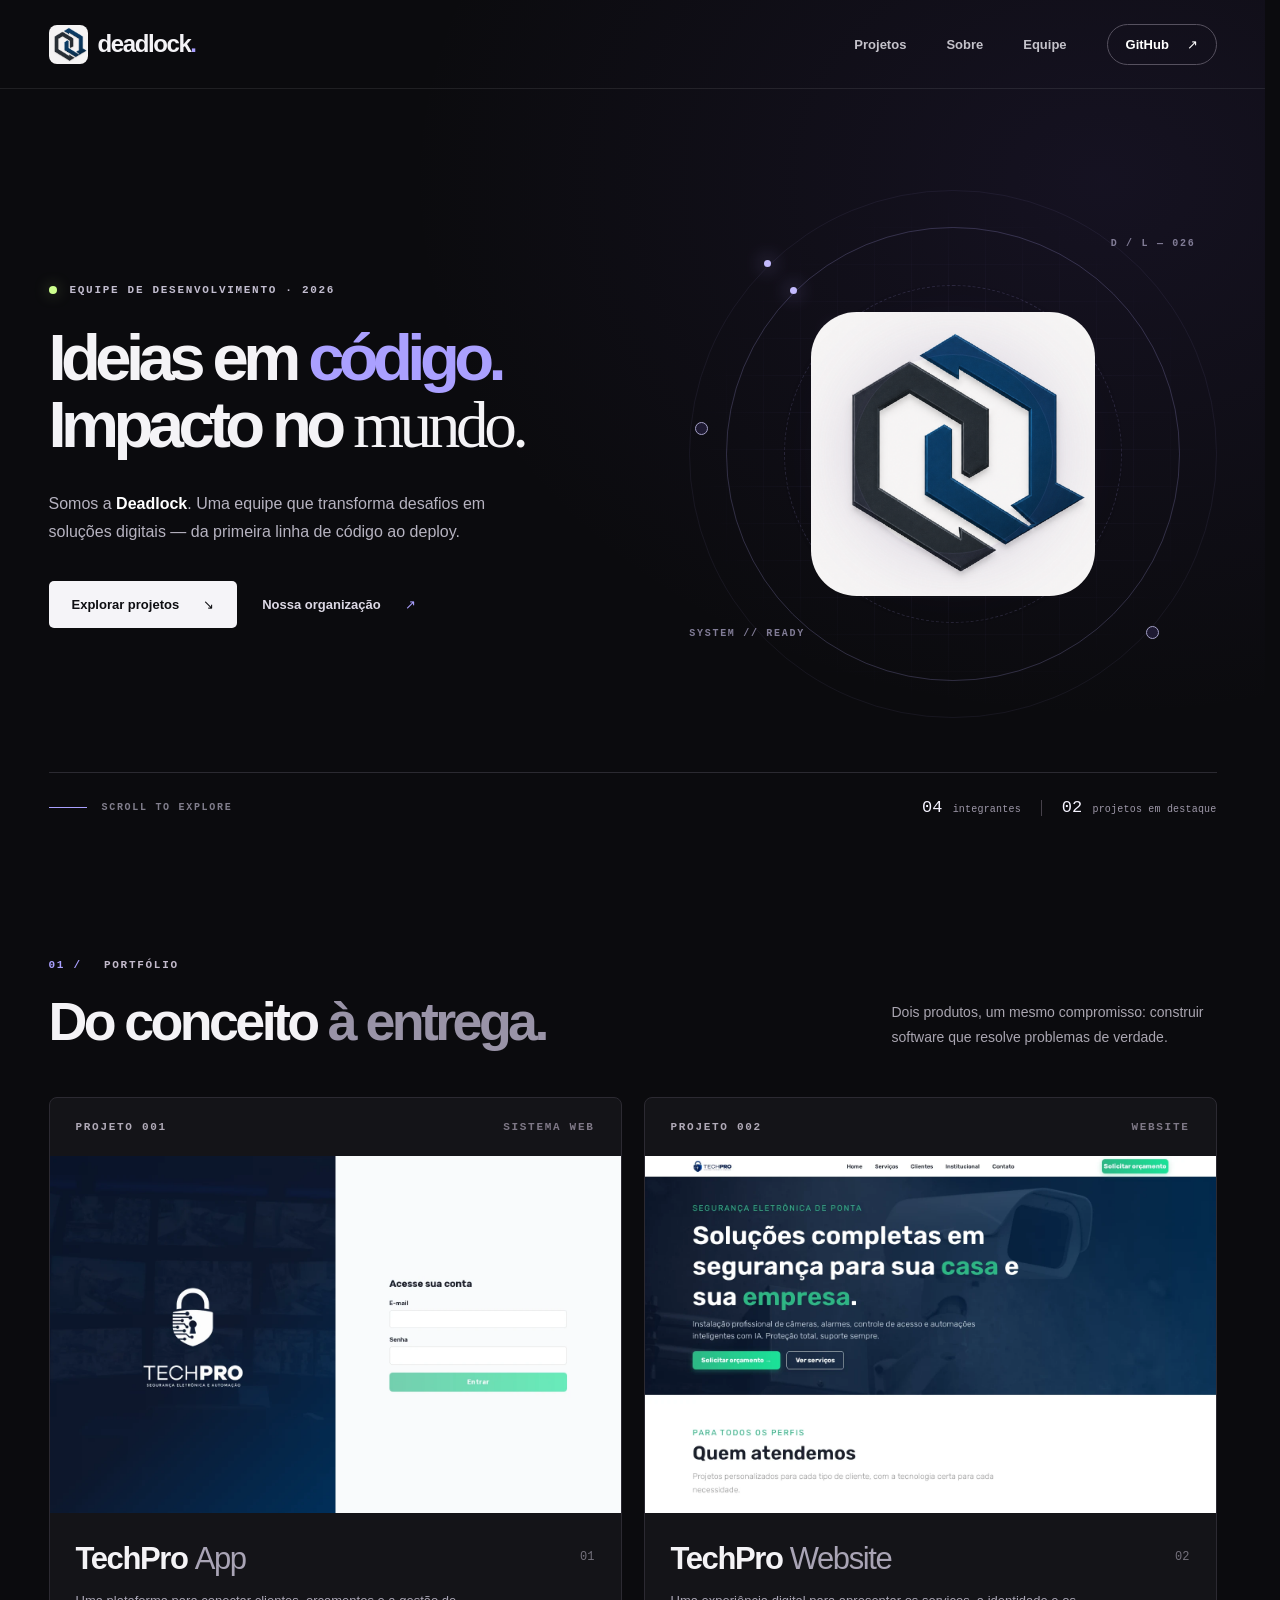
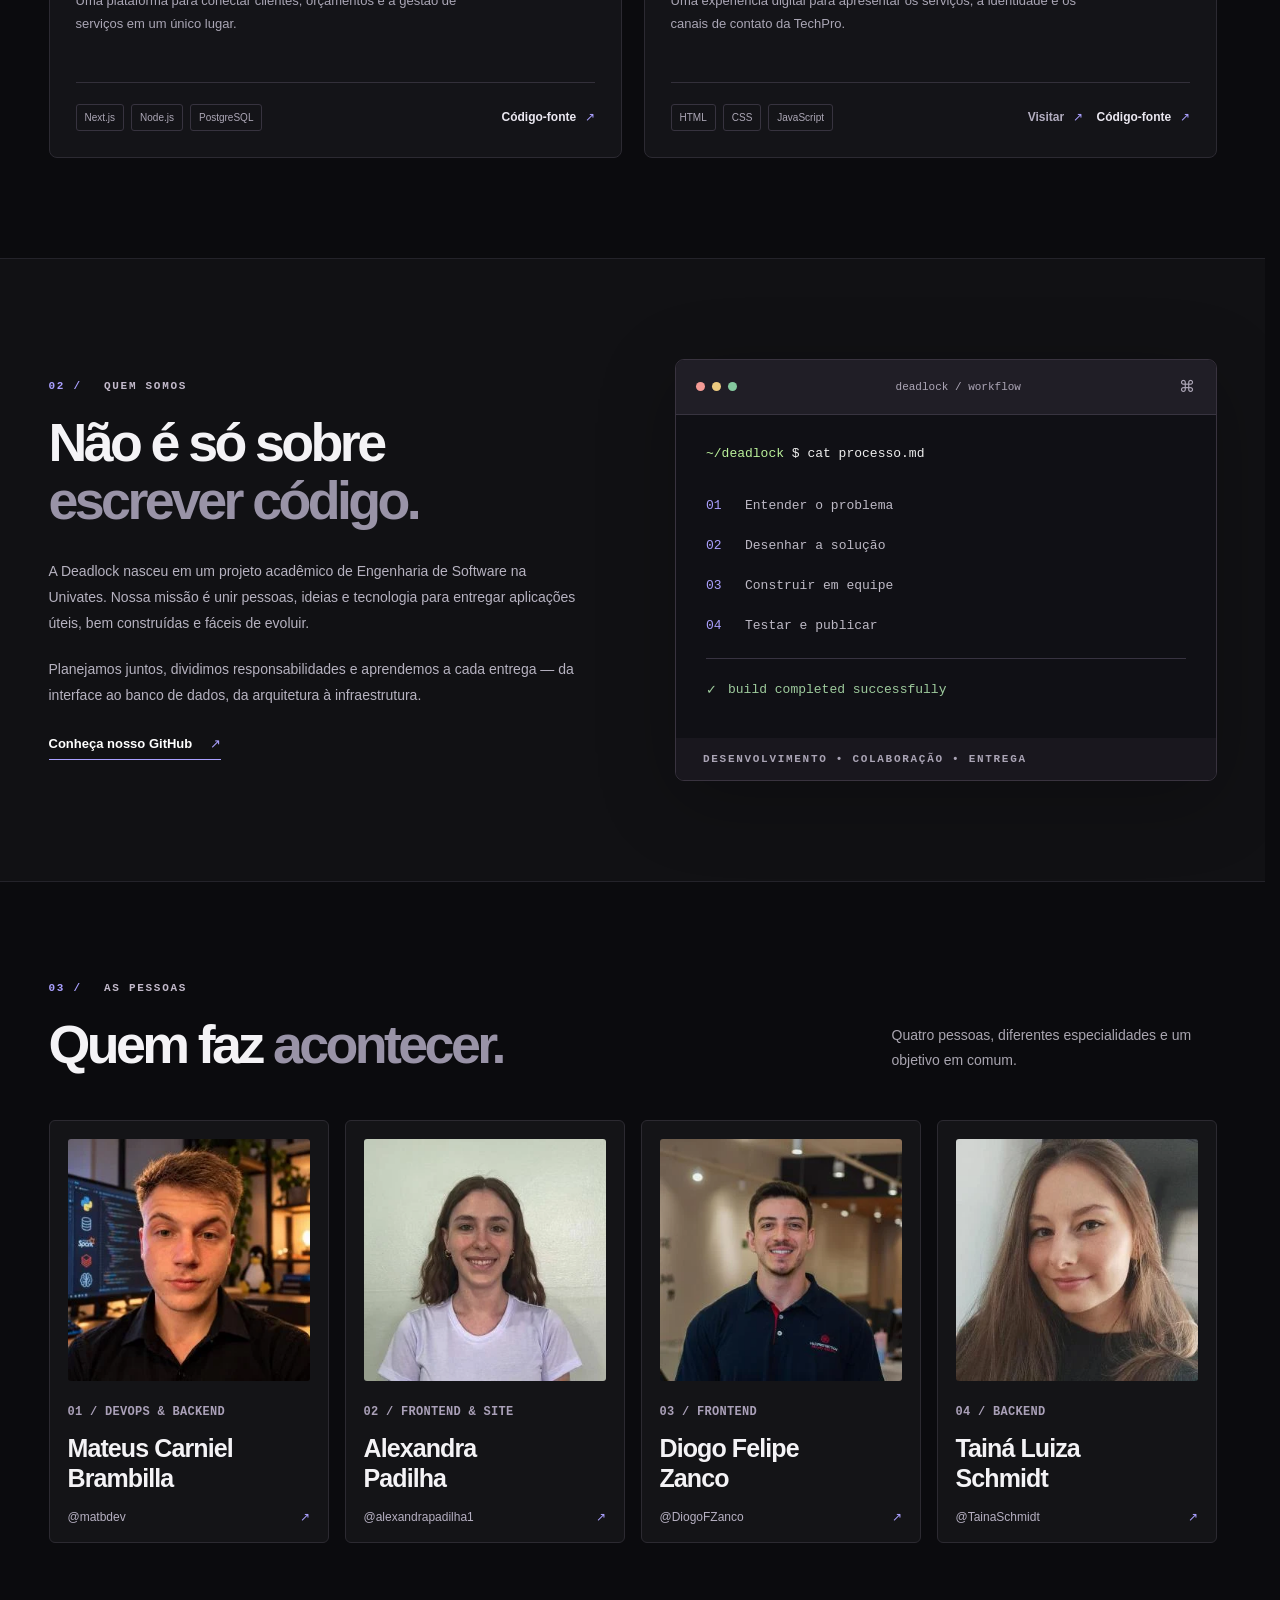
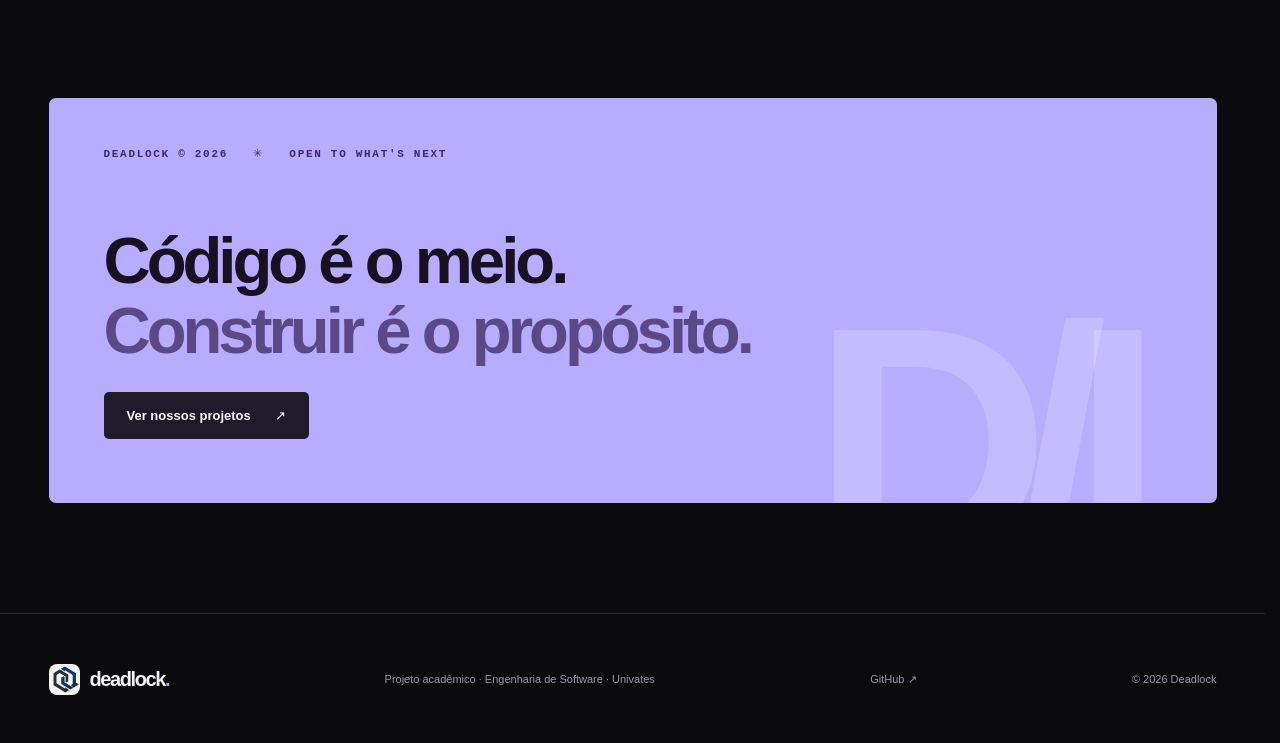
==== commit 22b7e51d: "feat: enrich portal content and interactions" ====
--- a/index.html
+++ b/index.html
@@ -8,12 +8,15 @@
   <meta property="og:type" content="website">
   <meta property="og:title" content="Deadlock — Build what comes next">
   <meta property="og:description" content="Pessoas, ideias e código. Conheça os projetos desenvolvidos pela equipe Deadlock.">
-  <meta property="og:image" content="assets/og-cover.svg">
+  <meta property="og:image" content="assets/og-cover.png">
+  <meta property="og:image:alt" content="Deadlock — Ideias em código. Impacto no mundo.">
   <title>Deadlock — Build what comes next</title>
-  <link rel="icon" href="assets/favicon.svg" type="image/svg+xml">
-  <link rel="preload" href="assets/deadlock-mark.svg" as="image" type="image/svg+xml">
+  <link rel="icon" href="assets/favicon.png" type="image/png" sizes="48x48">
+  <link rel="preload" href="assets/deadlock-logo.png" as="image" type="image/png">
   <link rel="stylesheet" href="css/style.css">
+  <link rel="stylesheet" href="css/interactions.css">
   <script src="js/main.js" defer></script>
+  <script src="js/gallery.js" defer></script>
 </head>
 <body>
   <a class="skip-link" href="#conteudo">Pular para o conteúdo</a>
@@ -22,7 +25,7 @@
   <header class="site-header" id="topo">
     <div class="container header-inner">
       <a class="brand" href="#topo" aria-label="Deadlock, voltar ao início">
-        <img src="assets/deadlock-mark.svg" alt="" width="39" height="39">
+        <img src="assets/deadlock-logo.png" alt="" width="39" height="39">
         <span>deadlock<span class="brand-dot">.</span></span>
       </a>
 
@@ -58,7 +61,7 @@
         <div class="art-halo halo-2"></div>
         <div class="art-halo halo-3"></div>
         <span class="art-node node-one"></span><span class="art-node node-two"></span>
-        <div class="art-core"><img src="assets/deadlock-mark.svg" alt="" width="140" height="140"></div>
+        <div class="art-core"><img src="assets/deadlock-logo.png" alt="" width="460" height="460"></div>
         <span class="art-coordinate coordinate-top">D / L — 026</span>
         <span class="art-coordinate coordinate-bottom">SYSTEM // READY</span>
         <div class="art-accent"></div>
@@ -79,22 +82,19 @@
       <div class="project-grid">
         <article class="project-card project-app reveal">
           <div class="project-top"><span>PROJETO 001</span><span class="project-category">SISTEMA WEB</span></div>
-          <div class="project-art project-art-app" aria-hidden="true">
-            <div class="interface-preview">
-              <div class="preview-sidebar"><div class="preview-icon"></div><i></i><i></i><i></i><i></i></div>
-              <div class="preview-main"><div class="preview-toolbar"><span>TechPro / Dashboard</span><span class="preview-dots">● ● ●</span></div><div class="preview-kpi"><div><small>CLIENTES</small><b>247</b><span class="fake-bar"></span></div><div><small>ORÇAMENTOS</small><b>84</b><span class="fake-bar"></span></div><div><small>SERVIÇOS</small><b>31</b><span class="fake-bar"></span></div></div><div class="preview-chart"><i></i><i></i><i></i><i></i><i></i><i></i><i></i><i></i><i></i><i></i><i></i><i></i></div></div>
-            </div>
-            <span class="preview-caption">ILUSTRAÇÃO CONCEITUAL</span>
-          </div>
+          <a class="project-art" href="assets/projects/techpro-app.webp" target="_blank" rel="noopener noreferrer" aria-label="Ampliar captura da tela de login do TechPro App">
+            <img src="assets/projects/techpro-app.webp" alt="Tela real de login do TechPro App, com identidade visual da TechPro e formulário de acesso por e-mail e senha." width="1440" height="900" loading="lazy" decoding="async">
+            <span class="preview-prompt" aria-hidden="true"><svg viewBox="0 0 24 24" fill="none" stroke="currentColor" stroke-width="1.6"><path d="M8 3H3v5m13-5h5v5M3 16v5h5m13-5v5h-5"/></svg>Ampliar prévia</span>
+          </a>
           <div class="project-info"><div class="project-title-row"><div><h3>TechPro <span>App</span></h3><p>Uma plataforma para conectar clientes, orçamentos e a gestão de serviços em um único lugar.</p></div><span class="project-number">01</span></div><div class="project-footer"><div class="tags"><span>Next.js</span><span>Node.js</span><span>PostgreSQL</span></div><a class="project-link" href="https://github.com/univates-deadlock/techpro-app" target="_blank" rel="noopener noreferrer" aria-label="Ver repositório TechPro App no GitHub">Código-fonte <span aria-hidden="true">↗</span></a></div></div>
         </article>
 
         <article class="project-card project-web reveal">
           <div class="project-top"><span>PROJETO 002</span><span class="project-category">WEBSITE</span></div>
-          <div class="project-art project-art-web" aria-hidden="true">
-            <div class="browser-preview"><div class="browser-bar"><span>● ● ●</span><span>techpro.matbdev.com</span><span>↗</span></div><div class="browser-body"><div class="browser-logo"><span class="browser-lock">◆</span> TECH<span>PRO</span></div><span class="browser-mini">SEGURANÇA & AUTOMAÇÃO</span><div class="browser-title">Tecnologia que<br><em>protege.</em></div><div class="browser-button">CONHEÇA NOSSAS SOLUÇÕES →</div><span class="browser-orbit"></span></div></div>
-            <span class="preview-caption">ILUSTRAÇÃO CONCEITUAL</span>
-          </div>
+          <a class="project-art" href="assets/projects/techpro-website.webp" target="_blank" rel="noopener noreferrer" aria-label="Ampliar captura do site institucional TechPro">
+            <img src="assets/projects/techpro-website.webp" alt="Página inicial real do site TechPro, com serviços de segurança eletrônica e botão para solicitar orçamento." width="1440" height="900" loading="lazy" decoding="async">
+            <span class="preview-prompt" aria-hidden="true"><svg viewBox="0 0 24 24" fill="none" stroke="currentColor" stroke-width="1.6"><path d="M8 3H3v5m13-5h5v5M3 16v5h5m13-5v5h-5"/></svg>Ampliar prévia</span>
+          </a>
           <div class="project-info"><div class="project-title-row"><div><h3>TechPro <span>Website</span></h3><p>Uma experiência digital para apresentar os serviços, a identidade e os canais de contato da TechPro.</p></div><span class="project-number">02</span></div><div class="project-footer"><div class="tags"><span>HTML</span><span>CSS</span><span>JavaScript</span></div><div class="project-links"><a class="project-link secondary-link" href="https://techpro.matbdev.com" target="_blank" rel="noopener noreferrer" aria-label="Abrir site TechPro">Visitar <span aria-hidden="true">↗</span></a><a class="project-link" href="https://github.com/univates-deadlock/techpro-institutional-page" target="_blank" rel="noopener noreferrer" aria-label="Ver repositório TechPro Website no GitHub">Código-fonte <span aria-hidden="true">↗</span></a></div></div></div>
         </article>
       </div>
@@ -107,16 +107,34 @@
 
     <section class="team section container" id="equipe" aria-labelledby="team-title"><div class="section-heading reveal"><div><p class="section-kicker"><span class="section-index">03 /</span> AS PESSOAS</p><h2 id="team-title">Quem faz <span>acontecer.</span></h2></div><p>Quatro pessoas, diferentes especialidades e um objetivo em comum.</p></div>
       <div class="team-grid">
-        <a class="member-card reveal" href="https://github.com/matbdev" target="_blank" rel="noopener noreferrer" aria-label="GitHub de Mateus Carniel Brambilla"><div class="member-avatar"><span>MB</span><span class="avatar-ornament">✳</span></div><span class="member-position">01 / INFRA & BACKEND</span><h3>Mateus<br>Brambilla</h3><span class="member-profile">@matbdev <span aria-hidden="true">↗</span></span></a>
-        <a class="member-card reveal" href="https://github.com/alexandrapadilha1" target="_blank" rel="noopener noreferrer" aria-label="GitHub de Alexandra Padilha"><div class="member-avatar"><span>AP</span><span class="avatar-ornament">✳</span></div><span class="member-position">02 / FRONTEND & SITE</span><h3>Alexandra<br>Padilha</h3><span class="member-profile">@alexandrapadilha1 <span aria-hidden="true">↗</span></span></a>
-        <a class="member-card reveal" href="https://github.com/DiogoFZanco" target="_blank" rel="noopener noreferrer" aria-label="GitHub de Diogo Felipe Zanco"><div class="member-avatar"><span>DZ</span><span class="avatar-ornament">✳</span></div><span class="member-position">03 / FRONTEND</span><h3>Diogo<br>Zanco</h3><span class="member-profile">@DiogoFZanco <span aria-hidden="true">↗</span></span></a>
-        <a class="member-card reveal" href="https://github.com/TainaSchmidt" target="_blank" rel="noopener noreferrer" aria-label="GitHub de Tainá Luiza Schmidt"><div class="member-avatar"><span>TS</span><span class="avatar-ornament">✳</span></div><span class="member-position">04 / BACKEND</span><h3>Tainá<br>Schmidt</h3><span class="member-profile">@TainaSchmidt <span aria-hidden="true">↗</span></span></a>
+        <a class="member-card reveal" href="https://github.com/matbdev" target="_blank" rel="noopener noreferrer" aria-label="GitHub de Mateus Carniel Brambilla"><div class="member-avatar"><img src="assets/team/matbdev.webp" alt="Foto de perfil de Mateus Carniel Brambilla no GitHub" width="320" height="320" loading="lazy" decoding="async"></div><span class="member-position">01 / DEVOPS & BACKEND</span><h3>Mateus Carniel<br>Brambilla</h3><span class="member-profile">@matbdev <span aria-hidden="true">↗</span></span></a>
+        <a class="member-card reveal" href="https://github.com/alexandrapadilha1" target="_blank" rel="noopener noreferrer" aria-label="GitHub de Alexandra Padilha"><div class="member-avatar"><img src="assets/team/alexandrapadilha1.webp" alt="Foto de perfil de Alexandra Padilha no GitHub" width="320" height="320" loading="lazy" decoding="async"></div><span class="member-position">02 / FRONTEND & SITE</span><h3>Alexandra<br>Padilha</h3><span class="member-profile">@alexandrapadilha1 <span aria-hidden="true">↗</span></span></a>
+        <a class="member-card reveal" href="https://github.com/DiogoFZanco" target="_blank" rel="noopener noreferrer" aria-label="GitHub de Diogo Felipe Zanco"><div class="member-avatar"><img src="assets/team/DiogoFZanco.webp" alt="Foto de perfil de Diogo Felipe Zanco no GitHub" width="320" height="320" loading="lazy" decoding="async"></div><span class="member-position">03 / FRONTEND</span><h3>Diogo Felipe<br>Zanco</h3><span class="member-profile">@DiogoFZanco <span aria-hidden="true">↗</span></span></a>
+        <a class="member-card reveal" href="https://github.com/TainaSchmidt" target="_blank" rel="noopener noreferrer" aria-label="GitHub de Tainá Luiza Schmidt"><div class="member-avatar"><img src="assets/team/TainaSchmidt.webp" alt="Foto de perfil de Tainá Luiza Schmidt no GitHub" width="320" height="320" loading="lazy" decoding="async"></div><span class="member-position">04 / BACKEND</span><h3>Tainá Luiza<br>Schmidt</h3><span class="member-profile">@TainaSchmidt <span aria-hidden="true">↗</span></span></a>
       </div>
     </section>
 
     <section class="closing container section reveal" aria-labelledby="closing-title"><div class="closing-inner"><span class="closing-top">DEADLOCK © <span data-year>2026</span> <span class="closing-asterisk">✳</span> OPEN TO WHAT'S NEXT</span><h2 id="closing-title">Código é o meio.<br><em>Construir é o propósito.</em></h2><a class="button button-light" href="https://github.com/univates-deadlock" target="_blank" rel="noopener noreferrer">Ver nossos projetos <span aria-hidden="true">↗</span></a><span class="closing-watermark" aria-hidden="true">D/L</span></div></section>
   </main>
 
-  <footer class="site-footer"><div class="container footer-inner"><a class="brand brand-footer" href="#topo"><img src="assets/deadlock-mark.svg" alt="" width="31" height="31"><span>deadlock<span class="brand-dot">.</span></span></a><p>Projeto acadêmico · Engenharia de Software · Univates</p><a href="https://github.com/univates-deadlock" target="_blank" rel="noopener noreferrer">GitHub ↗</a><small>© <span data-year>2026</span> Deadlock</small></div></footer>
+  <footer class="site-footer"><div class="container footer-inner"><a class="brand brand-footer" href="#topo"><img src="assets/deadlock-logo.png" alt="" width="31" height="31"><span>deadlock<span class="brand-dot">.</span></span></a><p>Projeto acadêmico · Engenharia de Software · Univates</p><a href="https://github.com/univates-deadlock" target="_blank" rel="noopener noreferrer">GitHub ↗</a><small>© <span data-year>2026</span> Deadlock</small></div></footer>
+  <dialog class="project-gallery" id="project-gallery" aria-labelledby="gallery-title">
+    <header class="gallery-header">
+      <h2 id="gallery-title">TechPro App</h2>
+      <button class="gallery-control gallery-close" type="button" aria-label="Fechar prévia" autofocus>
+        <svg viewBox="0 0 24 24" fill="none" stroke="currentColor" stroke-width="1.6" aria-hidden="true"><path d="m6 6 12 12M18 6 6 18"/></svg>
+      </button>
+    </header>
+    <img class="gallery-image" src="assets/projects/techpro-app.webp" alt="Tela de login do TechPro App" width="1440" height="900" loading="lazy" decoding="async">
+    <footer class="gallery-footer">
+      <button class="gallery-control gallery-previous" type="button" aria-label="Ver projeto anterior">
+        <svg viewBox="0 0 24 24" fill="none" stroke="currentColor" stroke-width="1.6" aria-hidden="true"><path d="m14 6-6 6 6 6"/></svg><span>Anterior</span>
+      </button>
+      <span id="gallery-count" class="gallery-count" aria-live="polite" aria-atomic="true">1 de 2</span>
+      <button class="gallery-control gallery-next" type="button" aria-label="Ver próximo projeto">
+        <span>Próximo</span><svg viewBox="0 0 24 24" fill="none" stroke="currentColor" stroke-width="1.6" aria-hidden="true"><path d="m10 6 6 6-6 6"/></svg>
+      </button>
+    </footer>
+  </dialog>
 </body>
 </html>
--- a/css/style.css
+++ b/css/style.css
@@ -1,13 +1,14 @@
 :root{color-scheme:dark;--bg:#0b0b0e;--surface:#141418;--muted:#a6a5b3;--text:#f4f3f6;--line:#2b2a31;--violet:#aaa0ff;--violet2:#6650df;--lime:#cdff8e;--container:1232px;font-family:Inter,"Segoe UI",Arial,sans-serif;font-synthesis:none;scroll-behavior:smooth}
 *,*::before,*::after{box-sizing:border-box}html{scroll-padding-top:95px}body{margin:0;min-width:320px;background:var(--bg);color:var(--text);-webkit-font-smoothing:antialiased}body::selection{background:var(--violet2);color:#fff}a{color:inherit;text-decoration:none}button{font:inherit}img{display:block;max-width:100%}h1,h2,h3,p{margin:0}button,a{-webkit-tap-highlight-color:transparent}a:focus-visible,button:focus-visible{outline:2px solid var(--lime);outline-offset:5px}.container{max-width:var(--container);margin-inline:auto;padding-inline:32px}.page-glow{position:absolute;z-index:-1;top:0;right:0;width:85vw;height:900px;pointer-events:none;background:radial-gradient(ellipse at 85% 20%,rgba(96,68,174,.12),transparent 53%)}.skip-link{position:fixed;top:-100px;left:16px;z-index:99;background:#fff;color:#111;padding:12px}.skip-link:focus{top:16px}
-.site-header{position:relative;z-index:20;border-bottom:1px solid rgba(255,255,255,.085)}.header-inner{height:88px;display:flex;justify-content:space-between;align-items:center}.brand{display:inline-flex;gap:10px;align-items:center;white-space:nowrap}.brand>span{font-size:24px;font-weight:800;letter-spacing:-1.4px}.brand-dot{color:var(--violet)}.main-nav{display:flex;align-items:center;gap:40px}.main-nav>a{font-size:13px;font-weight:650;color:#c4c2ca;transition:color .2s}.main-nav>a:hover{color:#fff}.main-nav .nav-github{border:1px solid #56515f;border-radius:100px;color:white;padding:12px 18px}.main-nav .nav-github:hover{background:#292431}.nav-github span{margin-left:14px}.menu-toggle{display:none}
-.hero{position:relative;min-height:770px;display:grid;grid-template-columns:minmax(0,1.08fr) minmax(0,.92fr);align-items:center;gap:22px;padding-top:80px;padding-bottom:120px}.hero-copy{position:relative;z-index:2}.eyebrow,.section-kicker,.project-top,.hero-scroll,.art-coordinate,.preview-caption,.member-position,.terminal-footer,.closing-top{font-family:ui-monospace,SFMono-Regular,Consolas,"Liberation Mono",monospace;letter-spacing:1.7px;font-size:11px;font-weight:650}.eyebrow{display:inline-flex;align-items:center;gap:13px;color:#c2bdcf;margin-bottom:29px}.pulse-dot{width:8px;height:8px;border-radius:50%;background:var(--lime);box-shadow:0 0 15px rgba(205,255,142,.4)}.hero h1{font-size:clamp(51px,5.1vw,81px);font-weight:780;letter-spacing:-5.6px;line-height:1.025;white-space:nowrap}.hero h1 span{color:var(--violet)}.hero h1 em{font-style:normal;font-family:Georgia,serif;font-weight:400;letter-spacing:-4.4px}.hero-description{color:#b6b3c0;line-height:1.75;max-width:480px;font-size:16px;margin-top:31px}.hero-description strong{color:#fff;font-weight:650}.hero-actions{display:flex;align-items:center;gap:25px;margin-top:35px}.button{display:inline-flex;align-items:center;justify-content:space-between;gap:24px;padding:16px 23px;font-size:13px;font-weight:750;border-radius:5px;white-space:nowrap;transition:transform .22s,background .22s}.button:hover{transform:translateY(-3px)}.button-primary{background:#f5f4f8;color:#0e0e12}.button-primary:hover{background:#d9d1ff}.button-text{padding:12px 0;color:#ddd9e5}.button-text:hover{color:white}.button-text span{color:var(--violet)}.hero-art{min-width:0;position:relative;aspect-ratio:1;max-width:545px;width:100%;justify-self:end;border-radius:50%;isolation:isolate}.art-grid{position:absolute;inset:0;border-radius:50%;background-image:linear-gradient(rgba(147,133,215,.065) 1px,transparent 1px),linear-gradient(90deg,rgba(147,133,215,.065) 1px,transparent 1px);background-size:37px 37px;mask-image:radial-gradient(circle,black 22%,transparent 73%)}.art-halo{position:absolute;border:1px solid rgba(183,173,255,.21);border-radius:50%;inset:7%;animation:rotate 38s linear infinite}.art-halo::before{content:"";position:absolute;top:13%;left:14%;width:7px;height:7px;border-radius:50%;background:#c3bafd;box-shadow:0 0 19px #ae9dfc}.halo-2{inset:18%;border-style:dashed;border-color:rgba(183,173,255,.16);animation-direction:reverse;animation-duration:50s}.halo-3{inset:0;border-color:rgba(183,173,255,.07);animation-duration:48s}.art-node{position:absolute;border:1px solid #a4a0c6;background:#1e1a32;width:13px;height:13px;border-radius:50%;z-index:2}.node-one{left:1%;top:44%}.node-two{right:11%;bottom:15%}.art-core{position:absolute;inset:29%;border:1px solid rgba(181,166,255,.35);border-radius:24%;display:grid;place-items:center;background:radial-gradient(circle at 30% 25%,#3c3068,#17131f 68%);box-shadow:0 0 70px rgba(118,84,253,.14),inset 0 0 35px rgba(191,163,255,.11);transform:rotate(-14deg)}.art-core img{width:62%;transform:rotate(14deg);filter:drop-shadow(0 8px 30px rgba(141,117,255,.25))}.art-coordinate{position:absolute;color:#817c96;font-size:10px;z-index:2}.coordinate-top{right:4%;top:9%}.coordinate-bottom{left:0;bottom:15%}.art-accent{position:absolute;inset:31%;border:1px solid rgba(185,169,255,.09);border-radius:50%;box-shadow:0 0 75px #5c428635}.hero-bottom{position:absolute;bottom:42px;left:32px;right:32px;display:flex;align-items:center;justify-content:space-between;border-top:1px solid var(--line);padding-top:25px}.hero-scroll{color:#817e8c;font-size:10px;display:flex;align-items:center;gap:15px}.scroll-line{width:38px;height:1px;background:var(--violet)}.hero-meta{display:flex;gap:20px;align-items:center;font-family:ui-monospace,monospace;font-size:17px;color:#f5f3ff}.hero-meta small{font-size:10px;color:#9e98a9;letter-spacing:.2px}.meta-divider{width:1px;height:16px;background:#46414a}
-.section{padding-top:100px;padding-bottom:100px}.section-heading{display:flex;align-items:end;justify-content:space-between;gap:30px;margin-bottom:47px}.section-kicker{color:#c3bacb;margin-bottom:21px}.section-index{color:var(--violet);margin-right:14px}.section-heading h2,.about h2{font-size:clamp(36px,4.2vw,62px);line-height:1.08;letter-spacing:-3.6px;font-weight:760}.section-heading h2 span,.about h2 span{color:#9993a7}.section-heading>p{max-width:325px;line-height:1.8;font-size:14px;color:#a9a5b0}.project-grid{display:grid;grid-template-columns:1fr 1fr;gap:22px}.project-card{overflow:hidden;background:#141418;border:1px solid #2c2a32;border-radius:8px;transition:border-color .3s,transform .3s}.project-card:hover{border-color:#71678b;transform:translateY(-5px)}.project-top{height:58px;display:flex;align-items:center;justify-content:space-between;padding:0 26px;color:#b0aab7}.project-category{color:#7e7886}.project-art{height:295px;position:relative;overflow:hidden;display:grid;place-items:center}.project-art-app{background:radial-gradient(ellipse at 63% 33%,#544a9c 0%,#26223e 56%,#1b1a29 110%)}.project-art-web{background:radial-gradient(ellipse at 68% 26%,#4b6881 0%,#293748 48%,#19212b 110%)}.project-art::after{position:absolute;content:"";inset:0;background-image:linear-gradient(135deg,transparent 48%,rgba(255,255,255,.04) 49%,transparent 50%);background-size:30px 30px;pointer-events:none}.preview-caption{position:absolute;bottom:16px;right:20px;color:rgba(255,255,255,.48);font-size:8px;z-index:3}.interface-preview{width:74%;height:222px;background:#13131e;border:1px solid #6e68a2;border-radius:10px;transform:perspective(700px) rotateX(8deg) rotateY(-10deg) rotateZ(-4deg) translateY(12px);display:grid;grid-template-columns:44px 1fr;box-shadow:17px 23px 46px #05041179;overflow:hidden}.preview-sidebar{padding:14px 15px;background:#1b1c2d;border-right:1px solid #353246;display:flex;align-items:center;flex-direction:column;gap:15px}.preview-icon{width:15px;height:15px;border-radius:4px;background:#aea2ff;margin-bottom:7px}.preview-sidebar i{width:11px;height:4px;background:#474157;border-radius:4px}.preview-sidebar i:first-of-type{background:#a99aff}.preview-main{padding:15px;overflow:hidden}.preview-toolbar{display:flex;justify-content:space-between;align-items:center;font-size:8px;color:#bdb6d0;border-bottom:1px solid #332f45;padding-bottom:13px}.preview-dots{font-size:7px;color:#6c667e}.preview-kpi{margin-top:12px;display:grid;grid-template-columns:repeat(3,1fr);gap:7px}.preview-kpi>div{padding:10px;background:#222135;border:1px solid #37334d;border-radius:4px}.preview-kpi small{font-size:6px;color:#aaa3bc;display:block}.preview-kpi b{font-size:18px;color:#fff;display:block;margin:7px 0}.fake-bar{display:block;width:65%;height:3px;background:#9f8ff2;border-radius:5px}.preview-chart{display:flex;align-items:end;gap:8px;height:69px;margin-top:14px;padding:0 5px;border-bottom:1px solid #403955}.preview-chart i{flex:1;border-radius:3px 3px 0 0;background:linear-gradient(#b09dfc,#6554a9);height:47%}.preview-chart i:nth-child(2n){height:74%}.preview-chart i:nth-child(3n){height:34%}.preview-chart i:nth-child(5n){height:87%}.browser-preview{width:77%;height:222px;border-radius:9px 9px 0 0;background:#0f1925;overflow:hidden;box-shadow:15px 25px 48px #070e17a0;border:1px solid #64859a;transform:perspective(700px) rotateX(7deg) rotateY(8deg) rotateZ(3deg) translateY(16px)}.browser-bar{height:31px;background:#25364a;display:flex;align-items:center;justify-content:space-between;color:#a5b6c6;font-family:monospace;font-size:8px;padding:0 13px;border-bottom:1px solid #476179}.browser-bar span:first-child{color:#8a9eaf;letter-spacing:3px}.browser-body{position:relative;height:calc(100% - 31px);padding:24px 30px;background:linear-gradient(110deg,#101d2b,#1b3851)}.browser-logo{font-weight:850;letter-spacing:-.6px;font-size:16px;position:relative;z-index:1}.browser-logo span:last-child{color:#9cccec}.browser-lock{color:#74bded;margin-right:6px}.browser-mini{display:block;margin-top:22px;font-size:8px;letter-spacing:2px;color:#9cbcd0;position:relative;z-index:1}.browser-title{font-size:27px;font-weight:800;line-height:1.05;margin-top:8px;letter-spacing:-1px;position:relative;z-index:1}.browser-title em{color:#91c7ef;font-style:normal}.browser-button{display:inline-block;margin-top:15px;padding:7px 10px;background:#b0ddf7;color:#14263b;font-size:7px;font-weight:800;position:relative;z-index:1}.browser-orbit{width:245px;height:245px;border:40px solid #6dbef418;border-radius:50%;position:absolute;right:-50px;bottom:-80px}.project-info{padding:28px 26px 26px}.project-title-row{display:flex;justify-content:space-between;gap:15px}.project-title-row h3{font-size:31px;letter-spacing:-1.4px}.project-title-row h3 span{color:#a9a4b5;font-weight:480}.project-title-row p{font-size:13px;color:#aaa6b5;line-height:1.75;max-width:430px;margin-top:13px;min-height:68px}.project-number{color:#74717c;font-family:ui-monospace,monospace;font-size:12px;padding-top:9px}.project-footer{margin-top:24px;display:flex;align-items:center;justify-content:space-between;gap:10px;border-top:1px solid #33303a;padding-top:21px}.tags{display:flex;flex-wrap:wrap;gap:7px}.tags span{border:1px solid #37333f;border-radius:3px;color:#aca7b6;font-size:10px;padding:7px 8px}.project-link{color:#ebe8f1;font-weight:650;font-size:12px;white-space:nowrap}.project-link span{color:var(--violet);margin-left:5px}.project-link:hover{color:var(--violet)}.project-links{display:flex;gap:14px}.secondary-link{color:#b3aec0}
-.about{background:#111114;border-top:1px solid #24232a;border-bottom:1px solid #24232a}.about-grid{display:grid;grid-template-columns:1fr 1fr;align-items:center;gap:85px}.about h2{max-width:530px;margin-bottom:30px}.about-copy>p:not(.section-kicker){color:#b6b2c0;line-height:1.85;font-size:14px;margin-top:20px;max-width:530px}.text-link{display:inline-block;margin-top:27px;color:#fff;font-size:13px;font-weight:750;border-bottom:1px solid var(--violet);padding-bottom:8px}.text-link span{color:var(--violet);padding-left:14px}.about-terminal{border:1px solid #39333f;border-radius:9px;background:#101015;overflow:hidden;box-shadow:0 18px 80px rgba(0,0,0,.24)}.terminal-header{height:55px;background:#201e26;border-bottom:1px solid #383440;display:flex;justify-content:space-between;align-items:center;padding:0 20px;color:#ada7b7}.terminal-header span:first-child{display:flex;gap:7px}.terminal-header i{width:9px;height:9px;border-radius:50%;background:#f39a95}.terminal-header i:nth-child(2){background:#ecca7f}.terminal-header i:nth-child(3){background:#85c99f}.terminal-header small{font:11px ui-monospace,monospace}.terminal-body{font:13px ui-monospace,monospace;padding:31px 30px 40px;color:#ddd9e2}.terminal-body>p{margin-bottom:25px}.terminal-body>p:not(.terminal-prompt){color:#bdb9c5}.terminal-body em{color:#aba0ff;font-style:normal}.terminal-prompt{color:#eee !important;margin-bottom:37px !important}.terminal-prompt span{color:#bbf19b}.terminal-result{border-top:1px solid #383341;padding-top:23px;color:#9ecb9d;display:flex;gap:11px}.result-check{font-weight:bold}.terminal-footer{background:#19171e;padding:15px 27px;color:#746e80;font-size:9px}
-.team-grid{display:grid;grid-template-columns:repeat(4,minmax(0,1fr));gap:16px}.member-card{position:relative;min-height:325px;padding:18px;border:1px solid #2c2a31;background:#141417;border-radius:6px;transition:border-color .25s,transform .25s}.member-card:hover{border-color:#887c9f;transform:translateY(-4px)}.member-avatar{height:148px;display:grid;place-items:center;position:relative;overflow:hidden;border-radius:3px;background:radial-gradient(circle at 70% 20%,#594779,#292237 70%)}.member-card:nth-child(2) .member-avatar{background:radial-gradient(circle at 70% 20%,#4d577a,#222835 70%)}.member-card:nth-child(3) .member-avatar{background:radial-gradient(circle at 70% 20%,#526659,#222d28 70%)}.member-card:nth-child(4) .member-avatar{background:radial-gradient(circle at 70% 20%,#79575f,#322429 70%)}.member-avatar>span:first-child{font-size:62px;font-weight:780;letter-spacing:-7px;color:#e2ddeb}.avatar-ornament{position:absolute;right:12px;top:9px;color:#ffffff7d;font-size:16px}.member-position{display:block;color:#aaa0b8;margin:22px 0 12px;font-size:9px;letter-spacing:1px}.member-card h3{font-size:25px;letter-spacing:-.9px;line-height:1.2}.member-profile{display:flex;justify-content:space-between;color:#8f8a9a;font-size:11px;margin-top:17px}.member-profile span{color:var(--violet)}
+.site-header{position:relative;z-index:20;border-bottom:1px solid rgba(255,255,255,.085)}.header-inner{height:88px;display:flex;justify-content:space-between;align-items:center}.brand{display:inline-flex;gap:10px;align-items:center;white-space:nowrap}.brand>img{border-radius:8px}.brand>span{font-size:24px;font-weight:800;letter-spacing:-1.4px}.brand-dot{color:var(--violet)}.main-nav{display:flex;align-items:center;gap:40px}.main-nav>a{font-size:13px;font-weight:650;color:#c4c2ca;transition:color .2s}.main-nav>a:hover{color:#fff}.main-nav .nav-github{border:1px solid #56515f;border-radius:100px;color:white;padding:12px 18px}.main-nav .nav-github:hover{background:#292431}.nav-github span{margin-left:14px}.menu-toggle{display:none}
+.hero{position:relative;min-height:770px;display:grid;grid-template-columns:minmax(0,1.08fr) minmax(0,.92fr);align-items:center;gap:22px;padding-top:80px;padding-bottom:120px}.hero-copy{position:relative;z-index:2}.eyebrow,.section-kicker,.project-top,.hero-scroll,.art-coordinate,.member-position,.terminal-footer,.closing-top{font-family:ui-monospace,SFMono-Regular,Consolas,"Liberation Mono",monospace;letter-spacing:1.7px;font-size:11px;font-weight:650}.eyebrow{display:inline-flex;align-items:center;gap:13px;color:#c2bdcf;margin-bottom:29px}.pulse-dot{width:8px;height:8px;border-radius:50%;background:var(--lime);box-shadow:0 0 15px rgba(205,255,142,.4)}.hero h1{font-size:clamp(51px,5.1vw,81px);font-weight:780;letter-spacing:-5.6px;line-height:1.025;white-space:nowrap}.hero h1 span{color:var(--violet)}.hero h1 em{font-style:normal;font-family:Georgia,serif;font-weight:400;letter-spacing:-4.4px}.hero-description{color:#b6b3c0;line-height:1.75;max-width:480px;font-size:16px;margin-top:31px}.hero-description strong{color:#fff;font-weight:650}.hero-actions{display:flex;align-items:center;gap:25px;margin-top:35px}.button{display:inline-flex;align-items:center;justify-content:space-between;gap:24px;padding:16px 23px;font-size:13px;font-weight:750;border-radius:5px;white-space:nowrap;transition:transform .22s,background .22s}.button-primary{background:#f5f4f8;color:#0e0e12}.button-primary:hover{background:#d9d1ff}.button-text{padding:12px 0;color:#ddd9e5}.button-text:hover{color:white}.button-text span{color:var(--violet)}.hero-art{min-width:0;position:relative;aspect-ratio:1;max-width:545px;width:100%;justify-self:end;border-radius:50%;isolation:isolate}.art-grid{position:absolute;inset:0;border-radius:50%;background-image:linear-gradient(rgba(147,133,215,.065) 1px,transparent 1px),linear-gradient(90deg,rgba(147,133,215,.065) 1px,transparent 1px);background-size:37px 37px;mask-image:radial-gradient(circle,black 22%,transparent 73%)}.art-halo{position:absolute;border:1px solid rgba(183,173,255,.21);border-radius:50%;inset:7%;animation:rotate 38s linear infinite}.art-halo::before{content:"";position:absolute;top:13%;left:14%;width:7px;height:7px;border-radius:50%;background:#c3bafd;box-shadow:0 0 19px #ae9dfc}.halo-2{inset:18%;border-style:dashed;border-color:rgba(183,173,255,.16);animation-direction:reverse;animation-duration:50s}.halo-3{inset:0;border-color:rgba(183,173,255,.07);animation-duration:48s}.art-node{position:absolute;border:1px solid #a4a0c6;background:#1e1a32;width:13px;height:13px;border-radius:50%;z-index:2}.node-one{left:1%;top:44%}.node-two{right:11%;bottom:15%}.art-core{position:absolute;inset:23%;display:grid;place-items:center}.art-core img{width:100%;height:auto;border-radius:16%}.art-coordinate{position:absolute;color:#817c96;font-size:10px;z-index:2}.coordinate-top{right:4%;top:9%}.coordinate-bottom{left:0;bottom:15%}.art-accent{position:absolute;inset:31%;border:1px solid rgba(185,169,255,.09);border-radius:50%;box-shadow:0 0 75px #5c428635}.hero-bottom{position:absolute;bottom:42px;left:32px;right:32px;display:flex;align-items:center;justify-content:space-between;border-top:1px solid var(--line);padding-top:25px}.hero-scroll{color:#817e8c;font-size:10px;display:flex;align-items:center;gap:15px}.scroll-line{width:38px;height:1px;background:var(--violet)}.hero-meta{display:flex;gap:20px;align-items:center;font-family:ui-monospace,monospace;font-size:17px;color:#f5f3ff}.hero-meta small{font-size:10px;color:#9e98a9;letter-spacing:.2px}.meta-divider{width:1px;height:16px;background:#46414a}
+.section{padding-top:100px;padding-bottom:100px}.section-heading{display:flex;align-items:end;justify-content:space-between;gap:30px;margin-bottom:47px}.section-kicker{color:#c3bacb;margin-bottom:21px}.section-index{color:var(--violet);margin-right:14px}.section-heading h2,.about h2{font-size:clamp(36px,4.2vw,62px);line-height:1.08;letter-spacing:-3.6px;font-weight:760}.section-heading h2 span,.about h2 span{color:#9993a7}.section-heading>p{max-width:325px;line-height:1.8;font-size:14px;color:#a9a5b0}.project-grid{display:grid;grid-template-columns:1fr 1fr;gap:22px}.project-card{overflow:hidden;background:#141418;border:1px solid #2c2a32;border-radius:8px;transition:border-color .3s,transform .3s}.project-card:hover{border-color:#71678b}.project-top{height:58px;display:flex;align-items:center;justify-content:space-between;padding:0 26px;color:#b0aab7}.project-category{color:#7e7886}.project-art{display:block;aspect-ratio:8/5;background:#0e1930;overflow:hidden}.project-art img{width:100%;height:100%;object-fit:contain}.project-art:focus-visible{outline-offset:-4px}.project-info{padding:28px 26px 26px}.project-title-row{display:flex;justify-content:space-between;gap:15px}.project-title-row h3{font-size:31px;letter-spacing:-1.4px}.project-title-row h3 span{color:#a9a4b5;font-weight:480}.project-title-row p{font-size:13px;color:#aaa6b5;line-height:1.75;max-width:430px;margin-top:13px;min-height:68px}.project-number{color:#74717c;font-family:ui-monospace,monospace;font-size:12px;padding-top:9px}.project-footer{margin-top:24px;display:flex;align-items:center;justify-content:space-between;gap:10px;border-top:1px solid #33303a;padding-top:21px}.tags{display:flex;flex-wrap:wrap;gap:7px}.tags span{border:1px solid #37333f;border-radius:3px;color:#aca7b6;font-size:10px;padding:7px 8px}.project-link{color:#ebe8f1;font-weight:650;font-size:12px;white-space:nowrap}.project-link span{color:var(--violet);margin-left:5px}.project-link:hover{color:var(--violet)}.project-links{display:flex;gap:14px}.secondary-link{color:#b3aec0}
+.about{background:#111114;border-top:1px solid #24232a;border-bottom:1px solid #24232a}.about-grid{display:grid;grid-template-columns:1fr 1fr;align-items:center;gap:85px}.about h2{max-width:530px;margin-bottom:30px}.about-copy>p:not(.section-kicker){color:#b6b2c0;line-height:1.85;font-size:14px;margin-top:20px;max-width:530px}.text-link{display:inline-block;margin-top:27px;color:#fff;font-size:13px;font-weight:750;border-bottom:1px solid var(--violet);padding-bottom:8px}.text-link span{color:var(--violet);padding-left:14px}.about-terminal{border:1px solid #39333f;border-radius:9px;background:#101015;overflow:hidden;box-shadow:0 18px 80px rgba(0,0,0,.24)}.terminal-header{height:55px;background:#201e26;border-bottom:1px solid #383440;display:flex;justify-content:space-between;align-items:center;padding:0 20px;color:#ada7b7}.terminal-header span:first-child{display:flex;gap:7px}.terminal-header i{width:9px;height:9px;border-radius:50%;background:#f39a95}.terminal-header i:nth-child(2){background:#ecca7f}.terminal-header i:nth-child(3){background:#85c99f}.terminal-header small{font:11px ui-monospace,monospace}.terminal-body{font:13px ui-monospace,monospace;padding:31px 30px 40px;color:#ddd9e2}.terminal-body>p{margin-bottom:25px}.terminal-body>p:not(.terminal-prompt){color:#bdb9c5}.terminal-body em{color:#aba0ff;font-style:normal}.terminal-prompt{color:#eee !important;margin-bottom:37px !important}.terminal-prompt span{color:#bbf19b}.terminal-result{border-top:1px solid #383341;padding-top:23px;color:#9ecb9d;display:flex;gap:11px}.result-check{font-weight:bold}.terminal-footer{background:#19171e;padding:15px 27px;color:#aaa4b5;font-size:11px}
+.team-grid{display:grid;grid-template-columns:repeat(4,minmax(0,1fr));gap:16px}.member-card{position:relative;min-height:325px;padding:18px;border:1px solid #2c2a31;background:#141417;border-radius:6px;transition:border-color .25s,transform .25s}.member-card:hover{border-color:#887c9f}.member-avatar{aspect-ratio:1;overflow:hidden;border-radius:3px;background:var(--surface)}.member-avatar img{width:100%;height:100%;object-fit:cover}.member-position{display:block;color:#aaa0b8;margin:22px 0 12px;font-size:12px;letter-spacing:.3px;line-height:1.5}.member-card h3{font-size:25px;letter-spacing:-.9px;line-height:1.2}.member-profile{display:flex;justify-content:space-between;color:#b6b0c2;font-size:12px;margin-top:17px}.member-profile span{color:var(--violet)}
 .closing{padding-top:55px;padding-bottom:110px}.closing-inner{min-height:405px;position:relative;overflow:hidden;background:#b7acff;color:#171122;border-radius:7px;padding:45px 55px}.closing-top{color:#3b2c64}.closing-asterisk{margin:0 17px}.closing h2{position:relative;z-index:1;font-size:clamp(40px,5.1vw,70px);letter-spacing:-4px;line-height:1.07;margin-top:65px}.closing h2 em{font-style:normal;color:#5b4985}.button-light{background:#201b2a;color:#f8f5ff;margin-top:26px;position:relative;z-index:1}.button-light:hover{background:#3c2a53}.closing-watermark{font-size:330px;font-weight:900;letter-spacing:-35px;color:#ffffff30;position:absolute;right:-22px;bottom:-130px;pointer-events:none}.site-footer{border-top:1px solid #2a282f}.footer-inner{min-height:130px;display:flex;align-items:center;justify-content:space-between;gap:25px}.brand-footer>span{font-size:20px}.site-footer p,.site-footer small,.site-footer a:not(.brand){color:#9d98a7;font-size:11px}.site-footer a:not(.brand):hover{color:#fff}
 .reveal{opacity:1;transform:none}.js-motion .reveal{opacity:0;transform:translateY(20px);transition:opacity .65s ease,transform .65s ease}.js-motion .reveal.in-view{opacity:1;transform:translateY(0)}@keyframes rotate{to{transform:rotate(360deg)}}
 @media(max-width:1060px){.hero{min-height:710px}.hero h1{font-size:clamp(47px,5.4vw,63px);letter-spacing:-3.4px}.hero h1 em{letter-spacing:-2.7px}.about-grid{gap:40px}.project-footer{flex-direction:column;align-items:start}.project-links{gap:24px}.team-grid{grid-template-columns:repeat(2,1fr)}.member-card{min-height:310px}.section-heading h2,.about h2{letter-spacing:-2.6px}}
-@media(max-width:760px){.container{padding-inline:20px}.header-inner{height:74px}.brand>span{font-size:22px}.menu-toggle{display:flex;flex-direction:column;align-items:center;justify-content:center;gap:6px;width:43px;height:43px;background:#201e26;border:1px solid #383540;border-radius:5px;cursor:pointer}.menu-toggle span{width:19px;height:2px;background:#fff;transition:transform .2s}.menu-toggle[aria-expanded="true"] span:first-child{transform:translateY(4px) rotate(45deg)}.menu-toggle[aria-expanded="true"] span:last-child{transform:translateY(-4px) rotate(-45deg)}.main-nav{display:none;position:absolute;left:0;right:0;top:73px;background:#17161b;border-bottom:1px solid #37323d;flex-direction:column;align-items:stretch;gap:0;padding:10px 20px 20px}.main-nav.is-open{display:flex}.main-nav a{padding:17px 8px}.main-nav .nav-github{padding:14px;margin-top:8px;text-align:center}.hero{display:flex;flex-direction:column;align-items:stretch;gap:35px;min-height:0;padding-top:95px;padding-bottom:105px}.hero h1{font-size:clamp(44px,8vw,66px);letter-spacing:-3px}.hero h1 em{letter-spacing:-2px}.hero-description{font-size:15px;margin-top:25px}.hero-art{max-width:430px;align-self:center}.hero-bottom{left:20px;right:20px;bottom:30px}.section{padding-top:75px;padding-bottom:75px}.section-heading{align-items:start;flex-direction:column;gap:16px;margin-bottom:32px}.section-heading h2,.about h2{font-size:clamp(37px,7vw,51px)}.project-grid{grid-template-columns:1fr}.project-art{height:290px}.project-footer{flex-direction:row;align-items:center}.about-grid{grid-template-columns:1fr;gap:40px}.closing{padding-top:30px}.closing-inner{padding:31px 27px;min-height:360px}.closing h2{letter-spacing:-2.4px;margin-top:68px}.closing-watermark{font-size:210px;right:-15px;bottom:-65px;letter-spacing:-18px}.footer-inner{padding-block:35px;flex-wrap:wrap;justify-content:space-between}.footer-inner p{order:4;flex-basis:100%}}
-@media(max-width:460px){.hero{padding-top:73px}.eyebrow{font-size:9px;letter-spacing:1px}.hero h1{font-size:43px;letter-spacing:-2.7px}.hero h1 em{letter-spacing:-2.6px}.hero-description{font-size:14px}.hero-actions{gap:12px;flex-wrap:wrap}.button{padding:14px 16px;font-size:12px}.hero-bottom{align-items:start}.hero-scroll{font-size:8px}.hero-meta{font-size:13px;gap:9px}.hero-meta small{font-size:8px;display:block}.project-art{height:235px}.interface-preview,.browser-preview{width:83%;height:190px}.project-info{padding:22px 19px}.project-top{padding:0 19px}.project-footer{flex-direction:column;align-items:start;gap:22px}.project-title-row h3{font-size:28px}.project-title-row p{min-height:0}.team-grid{gap:10px}.member-card{padding:11px;min-height:270px}.member-avatar{height:105px}.member-avatar>span:first-child{font-size:43px;letter-spacing:-4px}.member-position{font-size:8px;letter-spacing:.1px}.member-card h3{font-size:20px}.member-profile{font-size:9px;word-break:break-all}.terminal-body{padding:23px 17px;font-size:11px}.closing h2{font-size:37px}.closing-asterisk{margin:0 3px}}
+@media(max-width:760px){.container{padding-inline:20px}.header-inner{height:74px}.brand>span{font-size:22px}.menu-toggle{display:flex;flex-direction:column;align-items:center;justify-content:center;gap:6px;width:43px;height:43px;background:#201e26;border:1px solid #383540;border-radius:5px;cursor:pointer}.menu-toggle span{width:19px;height:2px;background:#fff;transition:transform .2s}.menu-toggle[aria-expanded="true"] span:first-child{transform:translateY(4px) rotate(45deg)}.menu-toggle[aria-expanded="true"] span:last-child{transform:translateY(-4px) rotate(-45deg)}.main-nav{display:none;position:absolute;left:0;right:0;top:73px;background:#17161b;border-bottom:1px solid #37323d;flex-direction:column;align-items:stretch;gap:0;padding:10px 20px 20px}.main-nav.is-open{display:flex}.main-nav a{padding:17px 8px}.main-nav .nav-github{padding:14px;margin-top:8px;text-align:center}.hero{display:flex;flex-direction:column;align-items:stretch;gap:35px;min-height:0;padding-top:95px;padding-bottom:105px}.hero h1{font-size:clamp(44px,8vw,66px);letter-spacing:-3px}.hero h1 em{letter-spacing:-2px}.hero-description{font-size:15px;margin-top:25px}.hero-art{max-width:430px;align-self:center}.hero-bottom{left:20px;right:20px;bottom:30px}.section{padding-top:75px;padding-bottom:75px}.section-heading{align-items:start;flex-direction:column;gap:16px;margin-bottom:32px}.section-heading h2,.about h2{font-size:clamp(37px,7vw,51px)}.project-grid{grid-template-columns:1fr}.project-footer{flex-direction:row;align-items:center}.about-grid{grid-template-columns:1fr;gap:40px}.closing{padding-top:30px}.closing-inner{padding:31px 27px;min-height:360px}.closing h2{letter-spacing:-2.4px;margin-top:68px}.closing-watermark{font-size:210px;right:-15px;bottom:-65px;letter-spacing:-18px}.footer-inner{padding-block:35px;flex-wrap:wrap;justify-content:space-between}.footer-inner p{order:4;flex-basis:100%}}
+@media(max-width:460px){.hero{padding-top:73px}.eyebrow{font-size:9px;letter-spacing:1px}.hero h1{font-size:43px;letter-spacing:-2.7px}.hero h1 em{letter-spacing:-2.6px}.hero-description{font-size:14px}.hero-actions{gap:12px;flex-wrap:wrap}.button{padding:14px 16px;font-size:12px}.hero-bottom{align-items:start}.hero-scroll{font-size:8px}.hero-meta{font-size:13px;gap:9px}.hero-meta small{font-size:8px;display:block}.project-info{padding:22px 19px}.project-top{padding:0 19px}.project-footer{flex-direction:column;align-items:start;gap:22px}.project-title-row h3{font-size:28px}.project-title-row p{min-height:0}.team-grid{gap:10px}.member-card{padding:11px;min-height:270px}.member-position{letter-spacing:.1px}.member-card h3{font-size:20px}.member-profile{overflow-wrap:anywhere}.terminal-body{padding:23px 17px;font-size:11px}.closing h2{font-size:37px}.closing-asterisk{margin:0 3px}}
+@media(max-width:360px){.hero h1{font-size:36px}}
 @media(prefers-reduced-motion:reduce){:root{scroll-behavior:auto}*,*::before,*::after{animation-duration:.01ms!important;animation-iteration-count:1!important;transition-duration:.01ms!important}.js-motion .reveal{opacity:1;transform:none}}
--- a/css/interactions.css
+++ b/css/interactions.css
@@ -0,0 +1,124 @@
+/* Shared feedback keeps the existing palette and runs without a motion library. */
+:root { --ease-out: cubic-bezier(.16, 1, .3, 1); scrollbar-gutter: stable; }
+.brand img { transition: rotate .3s var(--ease-out); }
+.main-nav a, .text-link, .button-text { position: relative; }
+.main-nav a:not(.nav-github)::after, .button-text::after {
+  content: "";
+  position: absolute;
+  left: 0;
+  right: 0;
+  bottom: -8px;
+  height: 2px;
+  background: var(--violet);
+  scale: 0 1;
+  transform-origin: left;
+  transition: scale .25s var(--ease-out);
+}
+.main-nav a:is(:hover, :focus-visible)::after,
+.button-text:is(:hover, :focus-visible)::after { scale: 1 1; }
+.main-nav .nav-github { transition: background-color .2s, border-color .2s, color .2s; }
+.main-nav .nav-github:is(:hover, :focus-visible) { background: var(--violet); color: #171122; border-color: var(--violet); }
+.button { transition: background-color .2s, color .2s, translate .25s var(--ease-out); }
+.button span, .project-link span, .text-link span, .member-profile span {
+  display: inline-block;
+  transition: translate .25s var(--ease-out), color .2s;
+}
+.button-primary:is(:hover, :focus-visible) { background: var(--violet); color: #171122; }
+.button-light:is(:hover, :focus-visible) { background: #f4f3f6; color: #171122; }
+.text-link { transition: color .2s, border-color .2s; }
+.text-link:is(:hover, :focus-visible) { color: var(--violet); border-color: currentColor; }
+.project-card, .member-card, .js-motion .project-card, .js-motion .member-card {
+  transition: opacity .5s var(--ease-out), transform .5s var(--ease-out), border-color .25s, background-color .25s, translate .3s var(--ease-out);
+}
+.project-card:is(:hover, :focus-within), .member-card:is(:hover, :focus-visible) {
+  border-color: #9a8ec2;
+  background-color: #1a1723;
+}
+.member-profile { transition: color .2s; }
+.member-card:is(:hover, :focus-visible) .member-profile { color: #f4f3f6; }
+.project-art { position: relative; cursor: zoom-in; }
+.project-art img, .member-avatar img { transition: scale .5s var(--ease-out); }
+.preview-prompt {
+  position: absolute;
+  right: 16px;
+  bottom: 16px;
+  display: inline-flex;
+  align-items: center;
+  gap: 8px;
+  padding: 10px 13px;
+  background: #17131f;
+  border: 1px solid #6b617d;
+  color: #f4f3f6;
+  border-radius: 6px;
+  font-size: 12px;
+  font-weight: 650;
+  opacity: 0;
+  pointer-events: none;
+  transition: opacity .2s;
+}
+.preview-prompt svg { width: 17px; height: 17px; }
+.project-art:is(:hover, :focus-visible) .preview-prompt { opacity: 1; }
+
+/* The dialog owns focus while the enlarged screenshot is being inspected. */
+html.gallery-open { overflow: hidden; }
+.project-gallery {
+  width: min(1120px, calc(100% - 32px));
+  max-width: none;
+  max-height: calc(100dvh - 32px);
+  margin: auto;
+  padding: 0;
+  border: 1px solid #665a7d;
+  border-radius: 12px;
+  background: #141418;
+  color: var(--text);
+  overflow: auto;
+}
+.project-gallery::backdrop { background: rgb(4 4 8 / 88%); }
+.project-gallery[open] { animation: gallery-enter .24s var(--ease-out); }
+.gallery-header, .gallery-footer { display: flex; align-items: center; justify-content: space-between; gap: 16px; padding: 16px 20px; }
+.gallery-header h2 { font-size: 22px; line-height: 1.3; letter-spacing: -.02em; }
+.gallery-image { width: 100%; height: auto; max-height: calc(100dvh - 200px); object-fit: contain; background: #0e1930; }
+.gallery-control {
+  display: inline-flex;
+  align-items: center;
+  justify-content: center;
+  gap: 8px;
+  min-width: 44px;
+  min-height: 44px;
+  padding: 10px 12px;
+  border: 1px solid #51495f;
+  border-radius: 6px;
+  background: #211c2b;
+  color: #f4f3f6;
+  font-size: 14px;
+  cursor: pointer;
+  transition: background-color .2s, color .2s, border-color .2s;
+}
+.gallery-control svg { width: 20px; height: 20px; flex: 0 0 auto; }
+.gallery-control:is(:hover, :focus-visible) { background: var(--violet); color: #171122; border-color: var(--violet); }
+.gallery-control:active { background: #d4ceff; color: #171122; }
+.gallery-count { color: #c6c0d1; font-size: 14px; white-space: nowrap; font-variant-numeric: tabular-nums; }
+@keyframes gallery-enter { from { opacity: 0; translate: 0 8px; } to { opacity: 1; translate: 0 0; } }
+
+@media (hover: hover) and (pointer: fine) and (prefers-reduced-motion: no-preference) {
+  .brand:is(:hover, :focus-visible) img { rotate: -7deg; }
+  .project-card:is(:hover, :focus-within), .member-card:is(:hover, :focus-visible) { translate: 0 -6px; }
+  .project-art:is(:hover, :focus-visible) img { scale: 1.035; }
+  .member-card:is(:hover, :focus-visible) .member-avatar img { scale: 1.055; }
+  .button:is(:hover, :focus-visible) { translate: 0 -3px; }
+  .button:is(:hover, :focus-visible) span, .project-link:is(:hover, :focus-visible) span,
+  .text-link:is(:hover, :focus-visible) span, .member-card:is(:hover, :focus-visible) .member-profile span { translate: 3px -3px; }
+  .button:active, .member-card:active { translate: 0 1px; }
+}
+@media (hover: none) { .preview-prompt { opacity: 1; } }
+@media (max-width: 460px) {
+  .gallery-header, .gallery-footer { padding: 12px; gap: 8px; }
+  .gallery-header h2 { font-size: 18px; }
+  .gallery-control { padding: 10px 8px; font-size: 12px; gap: 4px; }
+  .gallery-count { font-size: 12px; }
+  .preview-prompt { right: 10px; bottom: 10px; padding: 8px 10px; }
+}
+@media (prefers-reduced-motion: reduce) {
+  .project-card:hover, .member-card:hover, .button:hover { transform: none; }
+  .project-gallery[open] { animation: none; }
+}
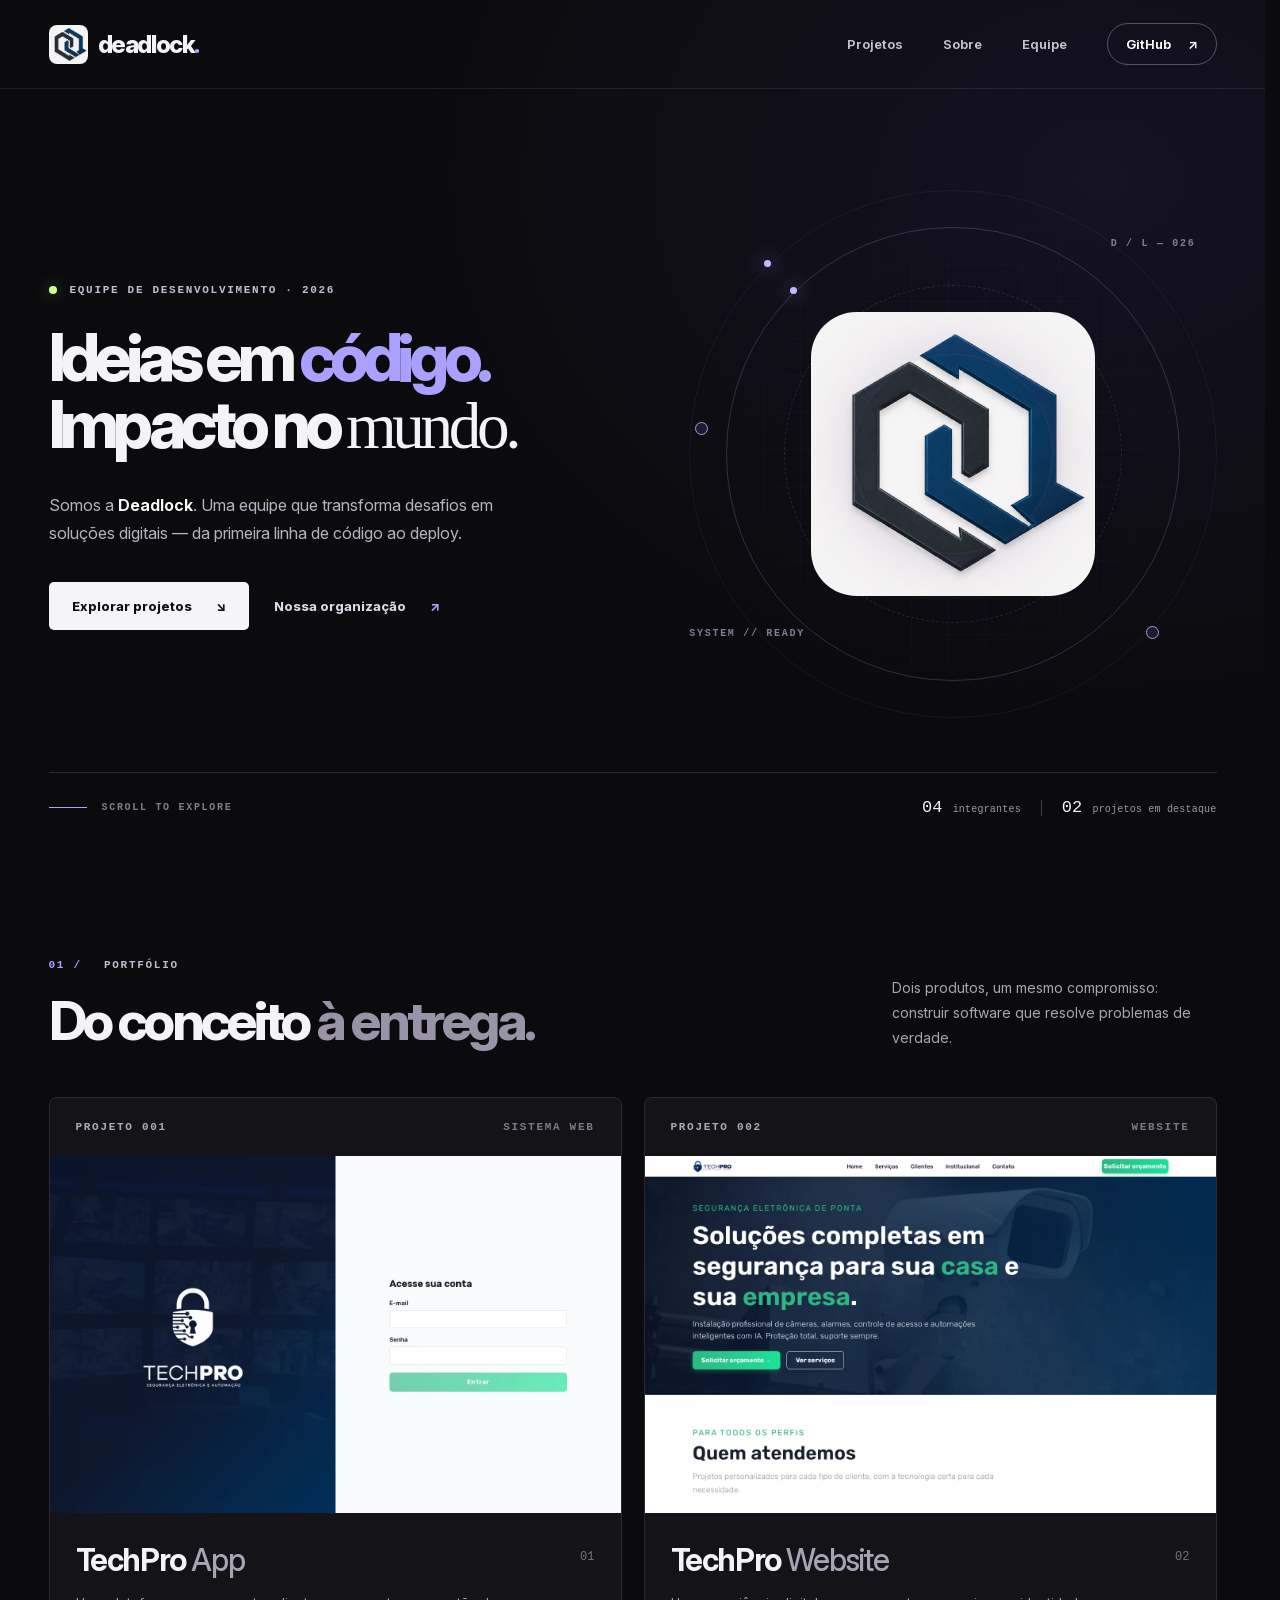
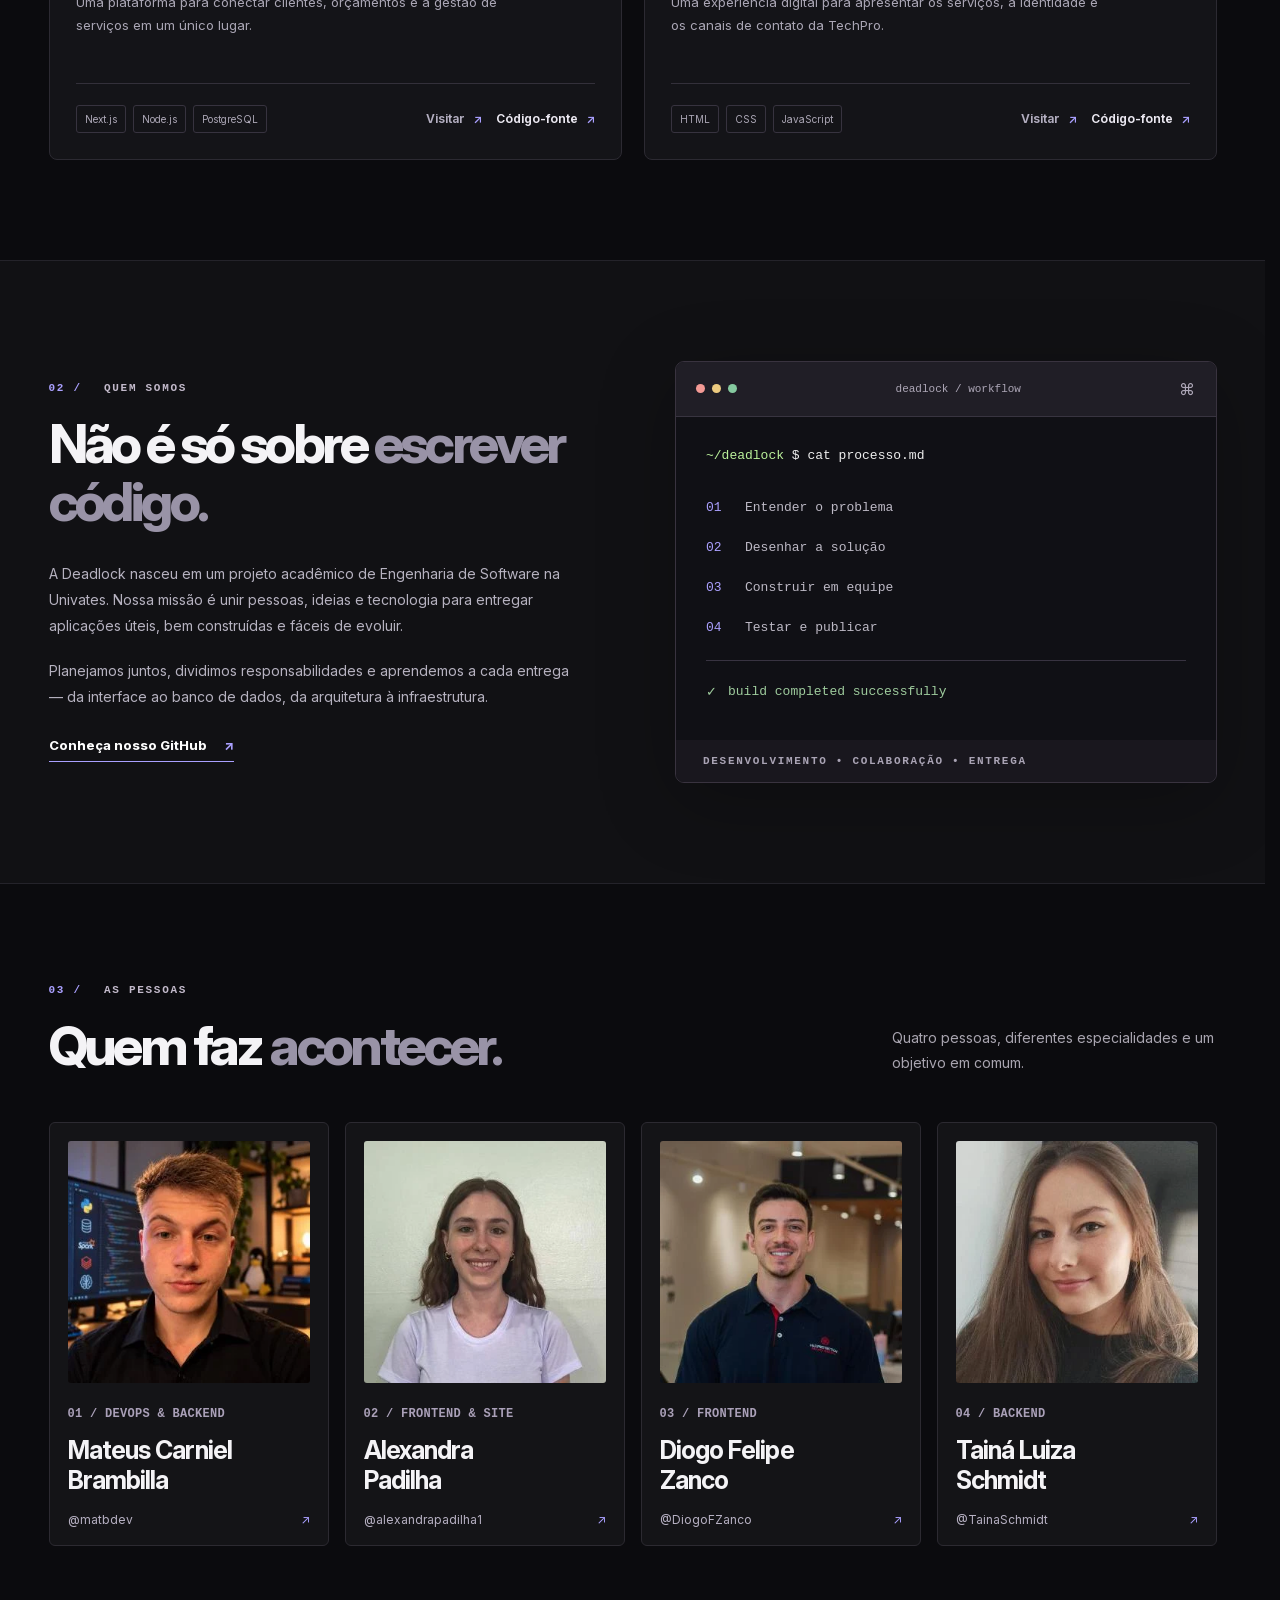
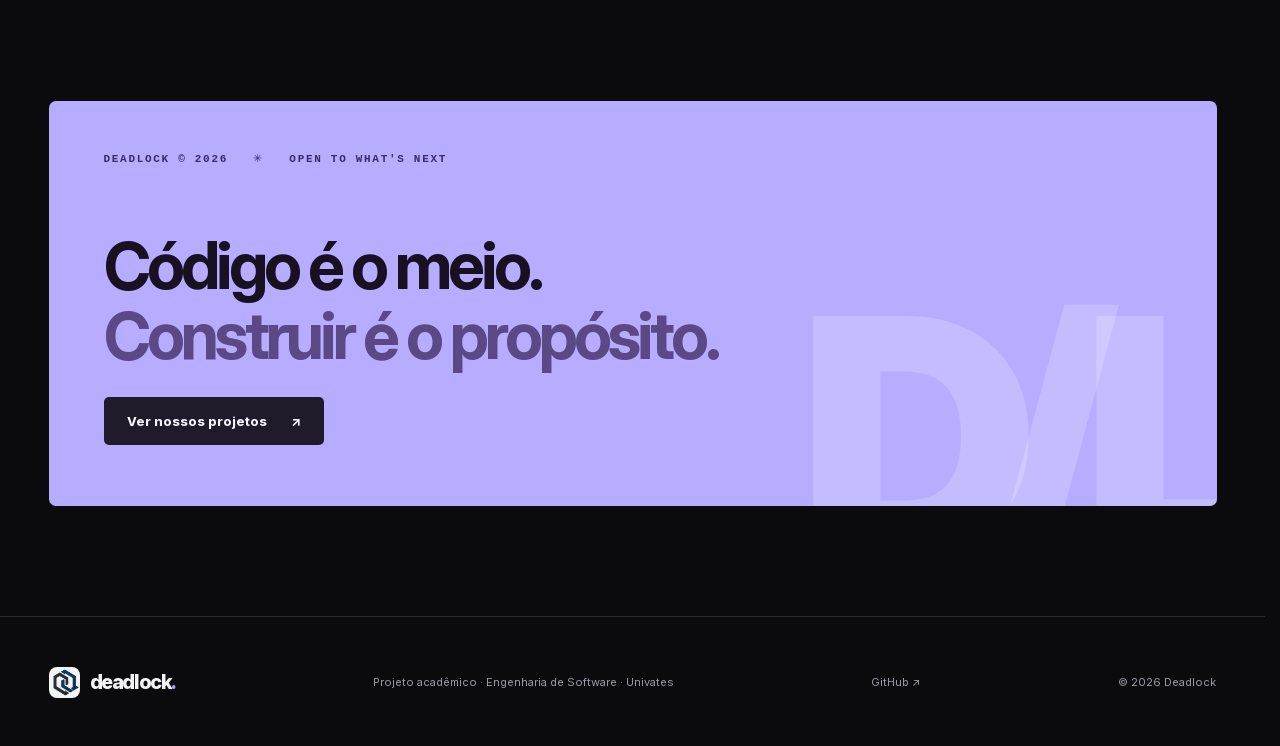
==== commit c8489c0b: "fix: bundle Inter font locally and format css" ====
--- a/index.html
+++ b/index.html
@@ -13,6 +13,7 @@
   <title>Deadlock — Build what comes next</title>
   <link rel="icon" href="assets/favicon.png" type="image/png" sizes="48x48">
   <link rel="preload" href="assets/deadlock-logo.png" as="image" type="image/png">
+  <link rel="preload" href="assets/fonts/InterVariable.woff2" as="font" type="font/woff2" crossorigin>
   <link rel="stylesheet" href="css/style.css">
   <link rel="stylesheet" href="css/interactions.css">
   <script src="js/main.js" defer></script>
@@ -86,7 +87,7 @@
             <img src="assets/projects/techpro-app.webp" alt="Tela real de login do TechPro App, com identidade visual da TechPro e formulário de acesso por e-mail e senha." width="1440" height="900" loading="lazy" decoding="async">
             <span class="preview-prompt" aria-hidden="true"><svg viewBox="0 0 24 24" fill="none" stroke="currentColor" stroke-width="1.6"><path d="M8 3H3v5m13-5h5v5M3 16v5h5m13-5v5h-5"/></svg>Ampliar prévia</span>
           </a>
-          <div class="project-info"><div class="project-title-row"><div><h3>TechPro <span>App</span></h3><p>Uma plataforma para conectar clientes, orçamentos e a gestão de serviços em um único lugar.</p></div><span class="project-number">01</span></div><div class="project-footer"><div class="tags"><span>Next.js</span><span>Node.js</span><span>PostgreSQL</span></div><a class="project-link" href="https://github.com/univates-deadlock/techpro-app" target="_blank" rel="noopener noreferrer" aria-label="Ver repositório TechPro App no GitHub">Código-fonte <span aria-hidden="true">↗</span></a></div></div>
+          <div class="project-info"><div class="project-title-row"><div><h3>TechPro <span>App</span></h3><p>Uma plataforma para conectar clientes, orçamentos e a gestão de serviços em um único lugar.</p></div><span class="project-number">01</span></div><div class="project-footer"><div class="tags"><span>Next.js</span><span>Node.js</span><span>PostgreSQL</span></div><div class="project-links"><a class="project-link secondary-link" href="https://app.matbdev.com" target="_blank" rel="noopener noreferrer" aria-label="Abrir TechPro App">Visitar <span aria-hidden="true">↗</span></a><a class="project-link" href="https://github.com/univates-deadlock/techpro-app" target="_blank" rel="noopener noreferrer" aria-label="Ver repositório TechPro App no GitHub">Código-fonte <span aria-hidden="true">↗</span></a></div></div></div>
         </article>
 
         <article class="project-card project-web reveal">
--- a/css/style.css
+++ b/css/style.css
@@ -1,14 +1,1276 @@
-:root{color-scheme:dark;--bg:#0b0b0e;--surface:#141418;--muted:#a6a5b3;--text:#f4f3f6;--line:#2b2a31;--violet:#aaa0ff;--violet2:#6650df;--lime:#cdff8e;--container:1232px;font-family:Inter,"Segoe UI",Arial,sans-serif;font-synthesis:none;scroll-behavior:smooth}
-*,*::before,*::after{box-sizing:border-box}html{scroll-padding-top:95px}body{margin:0;min-width:320px;background:var(--bg);color:var(--text);-webkit-font-smoothing:antialiased}body::selection{background:var(--violet2);color:#fff}a{color:inherit;text-decoration:none}button{font:inherit}img{display:block;max-width:100%}h1,h2,h3,p{margin:0}button,a{-webkit-tap-highlight-color:transparent}a:focus-visible,button:focus-visible{outline:2px solid var(--lime);outline-offset:5px}.container{max-width:var(--container);margin-inline:auto;padding-inline:32px}.page-glow{position:absolute;z-index:-1;top:0;right:0;width:85vw;height:900px;pointer-events:none;background:radial-gradient(ellipse at 85% 20%,rgba(96,68,174,.12),transparent 53%)}.skip-link{position:fixed;top:-100px;left:16px;z-index:99;background:#fff;color:#111;padding:12px}.skip-link:focus{top:16px}
-.site-header{position:relative;z-index:20;border-bottom:1px solid rgba(255,255,255,.085)}.header-inner{height:88px;display:flex;justify-content:space-between;align-items:center}.brand{display:inline-flex;gap:10px;align-items:center;white-space:nowrap}.brand>img{border-radius:8px}.brand>span{font-size:24px;font-weight:800;letter-spacing:-1.4px}.brand-dot{color:var(--violet)}.main-nav{display:flex;align-items:center;gap:40px}.main-nav>a{font-size:13px;font-weight:650;color:#c4c2ca;transition:color .2s}.main-nav>a:hover{color:#fff}.main-nav .nav-github{border:1px solid #56515f;border-radius:100px;color:white;padding:12px 18px}.main-nav .nav-github:hover{background:#292431}.nav-github span{margin-left:14px}.menu-toggle{display:none}
-.hero{position:relative;min-height:770px;display:grid;grid-template-columns:minmax(0,1.08fr) minmax(0,.92fr);align-items:center;gap:22px;padding-top:80px;padding-bottom:120px}.hero-copy{position:relative;z-index:2}.eyebrow,.section-kicker,.project-top,.hero-scroll,.art-coordinate,.member-position,.terminal-footer,.closing-top{font-family:ui-monospace,SFMono-Regular,Consolas,"Liberation Mono",monospace;letter-spacing:1.7px;font-size:11px;font-weight:650}.eyebrow{display:inline-flex;align-items:center;gap:13px;color:#c2bdcf;margin-bottom:29px}.pulse-dot{width:8px;height:8px;border-radius:50%;background:var(--lime);box-shadow:0 0 15px rgba(205,255,142,.4)}.hero h1{font-size:clamp(51px,5.1vw,81px);font-weight:780;letter-spacing:-5.6px;line-height:1.025;white-space:nowrap}.hero h1 span{color:var(--violet)}.hero h1 em{font-style:normal;font-family:Georgia,serif;font-weight:400;letter-spacing:-4.4px}.hero-description{color:#b6b3c0;line-height:1.75;max-width:480px;font-size:16px;margin-top:31px}.hero-description strong{color:#fff;font-weight:650}.hero-actions{display:flex;align-items:center;gap:25px;margin-top:35px}.button{display:inline-flex;align-items:center;justify-content:space-between;gap:24px;padding:16px 23px;font-size:13px;font-weight:750;border-radius:5px;white-space:nowrap;transition:transform .22s,background .22s}.button-primary{background:#f5f4f8;color:#0e0e12}.button-primary:hover{background:#d9d1ff}.button-text{padding:12px 0;color:#ddd9e5}.button-text:hover{color:white}.button-text span{color:var(--violet)}.hero-art{min-width:0;position:relative;aspect-ratio:1;max-width:545px;width:100%;justify-self:end;border-radius:50%;isolation:isolate}.art-grid{position:absolute;inset:0;border-radius:50%;background-image:linear-gradient(rgba(147,133,215,.065) 1px,transparent 1px),linear-gradient(90deg,rgba(147,133,215,.065) 1px,transparent 1px);background-size:37px 37px;mask-image:radial-gradient(circle,black 22%,transparent 73%)}.art-halo{position:absolute;border:1px solid rgba(183,173,255,.21);border-radius:50%;inset:7%;animation:rotate 38s linear infinite}.art-halo::before{content:"";position:absolute;top:13%;left:14%;width:7px;height:7px;border-radius:50%;background:#c3bafd;box-shadow:0 0 19px #ae9dfc}.halo-2{inset:18%;border-style:dashed;border-color:rgba(183,173,255,.16);animation-direction:reverse;animation-duration:50s}.halo-3{inset:0;border-color:rgba(183,173,255,.07);animation-duration:48s}.art-node{position:absolute;border:1px solid #a4a0c6;background:#1e1a32;width:13px;height:13px;border-radius:50%;z-index:2}.node-one{left:1%;top:44%}.node-two{right:11%;bottom:15%}.art-core{position:absolute;inset:23%;display:grid;place-items:center}.art-core img{width:100%;height:auto;border-radius:16%}.art-coordinate{position:absolute;color:#817c96;font-size:10px;z-index:2}.coordinate-top{right:4%;top:9%}.coordinate-bottom{left:0;bottom:15%}.art-accent{position:absolute;inset:31%;border:1px solid rgba(185,169,255,.09);border-radius:50%;box-shadow:0 0 75px #5c428635}.hero-bottom{position:absolute;bottom:42px;left:32px;right:32px;display:flex;align-items:center;justify-content:space-between;border-top:1px solid var(--line);padding-top:25px}.hero-scroll{color:#817e8c;font-size:10px;display:flex;align-items:center;gap:15px}.scroll-line{width:38px;height:1px;background:var(--violet)}.hero-meta{display:flex;gap:20px;align-items:center;font-family:ui-monospace,monospace;font-size:17px;color:#f5f3ff}.hero-meta small{font-size:10px;color:#9e98a9;letter-spacing:.2px}.meta-divider{width:1px;height:16px;background:#46414a}
-.section{padding-top:100px;padding-bottom:100px}.section-heading{display:flex;align-items:end;justify-content:space-between;gap:30px;margin-bottom:47px}.section-kicker{color:#c3bacb;margin-bottom:21px}.section-index{color:var(--violet);margin-right:14px}.section-heading h2,.about h2{font-size:clamp(36px,4.2vw,62px);line-height:1.08;letter-spacing:-3.6px;font-weight:760}.section-heading h2 span,.about h2 span{color:#9993a7}.section-heading>p{max-width:325px;line-height:1.8;font-size:14px;color:#a9a5b0}.project-grid{display:grid;grid-template-columns:1fr 1fr;gap:22px}.project-card{overflow:hidden;background:#141418;border:1px solid #2c2a32;border-radius:8px;transition:border-color .3s,transform .3s}.project-card:hover{border-color:#71678b}.project-top{height:58px;display:flex;align-items:center;justify-content:space-between;padding:0 26px;color:#b0aab7}.project-category{color:#7e7886}.project-art{display:block;aspect-ratio:8/5;background:#0e1930;overflow:hidden}.project-art img{width:100%;height:100%;object-fit:contain}.project-art:focus-visible{outline-offset:-4px}.project-info{padding:28px 26px 26px}.project-title-row{display:flex;justify-content:space-between;gap:15px}.project-title-row h3{font-size:31px;letter-spacing:-1.4px}.project-title-row h3 span{color:#a9a4b5;font-weight:480}.project-title-row p{font-size:13px;color:#aaa6b5;line-height:1.75;max-width:430px;margin-top:13px;min-height:68px}.project-number{color:#74717c;font-family:ui-monospace,monospace;font-size:12px;padding-top:9px}.project-footer{margin-top:24px;display:flex;align-items:center;justify-content:space-between;gap:10px;border-top:1px solid #33303a;padding-top:21px}.tags{display:flex;flex-wrap:wrap;gap:7px}.tags span{border:1px solid #37333f;border-radius:3px;color:#aca7b6;font-size:10px;padding:7px 8px}.project-link{color:#ebe8f1;font-weight:650;font-size:12px;white-space:nowrap}.project-link span{color:var(--violet);margin-left:5px}.project-link:hover{color:var(--violet)}.project-links{display:flex;gap:14px}.secondary-link{color:#b3aec0}
-.about{background:#111114;border-top:1px solid #24232a;border-bottom:1px solid #24232a}.about-grid{display:grid;grid-template-columns:1fr 1fr;align-items:center;gap:85px}.about h2{max-width:530px;margin-bottom:30px}.about-copy>p:not(.section-kicker){color:#b6b2c0;line-height:1.85;font-size:14px;margin-top:20px;max-width:530px}.text-link{display:inline-block;margin-top:27px;color:#fff;font-size:13px;font-weight:750;border-bottom:1px solid var(--violet);padding-bottom:8px}.text-link span{color:var(--violet);padding-left:14px}.about-terminal{border:1px solid #39333f;border-radius:9px;background:#101015;overflow:hidden;box-shadow:0 18px 80px rgba(0,0,0,.24)}.terminal-header{height:55px;background:#201e26;border-bottom:1px solid #383440;display:flex;justify-content:space-between;align-items:center;padding:0 20px;color:#ada7b7}.terminal-header span:first-child{display:flex;gap:7px}.terminal-header i{width:9px;height:9px;border-radius:50%;background:#f39a95}.terminal-header i:nth-child(2){background:#ecca7f}.terminal-header i:nth-child(3){background:#85c99f}.terminal-header small{font:11px ui-monospace,monospace}.terminal-body{font:13px ui-monospace,monospace;padding:31px 30px 40px;color:#ddd9e2}.terminal-body>p{margin-bottom:25px}.terminal-body>p:not(.terminal-prompt){color:#bdb9c5}.terminal-body em{color:#aba0ff;font-style:normal}.terminal-prompt{color:#eee !important;margin-bottom:37px !important}.terminal-prompt span{color:#bbf19b}.terminal-result{border-top:1px solid #383341;padding-top:23px;color:#9ecb9d;display:flex;gap:11px}.result-check{font-weight:bold}.terminal-footer{background:#19171e;padding:15px 27px;color:#aaa4b5;font-size:11px}
-.team-grid{display:grid;grid-template-columns:repeat(4,minmax(0,1fr));gap:16px}.member-card{position:relative;min-height:325px;padding:18px;border:1px solid #2c2a31;background:#141417;border-radius:6px;transition:border-color .25s,transform .25s}.member-card:hover{border-color:#887c9f}.member-avatar{aspect-ratio:1;overflow:hidden;border-radius:3px;background:var(--surface)}.member-avatar img{width:100%;height:100%;object-fit:cover}.member-position{display:block;color:#aaa0b8;margin:22px 0 12px;font-size:12px;letter-spacing:.3px;line-height:1.5}.member-card h3{font-size:25px;letter-spacing:-.9px;line-height:1.2}.member-profile{display:flex;justify-content:space-between;color:#b6b0c2;font-size:12px;margin-top:17px}.member-profile span{color:var(--violet)}
-.closing{padding-top:55px;padding-bottom:110px}.closing-inner{min-height:405px;position:relative;overflow:hidden;background:#b7acff;color:#171122;border-radius:7px;padding:45px 55px}.closing-top{color:#3b2c64}.closing-asterisk{margin:0 17px}.closing h2{position:relative;z-index:1;font-size:clamp(40px,5.1vw,70px);letter-spacing:-4px;line-height:1.07;margin-top:65px}.closing h2 em{font-style:normal;color:#5b4985}.button-light{background:#201b2a;color:#f8f5ff;margin-top:26px;position:relative;z-index:1}.button-light:hover{background:#3c2a53}.closing-watermark{font-size:330px;font-weight:900;letter-spacing:-35px;color:#ffffff30;position:absolute;right:-22px;bottom:-130px;pointer-events:none}.site-footer{border-top:1px solid #2a282f}.footer-inner{min-height:130px;display:flex;align-items:center;justify-content:space-between;gap:25px}.brand-footer>span{font-size:20px}.site-footer p,.site-footer small,.site-footer a:not(.brand){color:#9d98a7;font-size:11px}.site-footer a:not(.brand):hover{color:#fff}
-.reveal{opacity:1;transform:none}.js-motion .reveal{opacity:0;transform:translateY(20px);transition:opacity .65s ease,transform .65s ease}.js-motion .reveal.in-view{opacity:1;transform:translateY(0)}@keyframes rotate{to{transform:rotate(360deg)}}
-@media(max-width:1060px){.hero{min-height:710px}.hero h1{font-size:clamp(47px,5.4vw,63px);letter-spacing:-3.4px}.hero h1 em{letter-spacing:-2.7px}.about-grid{gap:40px}.project-footer{flex-direction:column;align-items:start}.project-links{gap:24px}.team-grid{grid-template-columns:repeat(2,1fr)}.member-card{min-height:310px}.section-heading h2,.about h2{letter-spacing:-2.6px}}
-@media(max-width:760px){.container{padding-inline:20px}.header-inner{height:74px}.brand>span{font-size:22px}.menu-toggle{display:flex;flex-direction:column;align-items:center;justify-content:center;gap:6px;width:43px;height:43px;background:#201e26;border:1px solid #383540;border-radius:5px;cursor:pointer}.menu-toggle span{width:19px;height:2px;background:#fff;transition:transform .2s}.menu-toggle[aria-expanded="true"] span:first-child{transform:translateY(4px) rotate(45deg)}.menu-toggle[aria-expanded="true"] span:last-child{transform:translateY(-4px) rotate(-45deg)}.main-nav{display:none;position:absolute;left:0;right:0;top:73px;background:#17161b;border-bottom:1px solid #37323d;flex-direction:column;align-items:stretch;gap:0;padding:10px 20px 20px}.main-nav.is-open{display:flex}.main-nav a{padding:17px 8px}.main-nav .nav-github{padding:14px;margin-top:8px;text-align:center}.hero{display:flex;flex-direction:column;align-items:stretch;gap:35px;min-height:0;padding-top:95px;padding-bottom:105px}.hero h1{font-size:clamp(44px,8vw,66px);letter-spacing:-3px}.hero h1 em{letter-spacing:-2px}.hero-description{font-size:15px;margin-top:25px}.hero-art{max-width:430px;align-self:center}.hero-bottom{left:20px;right:20px;bottom:30px}.section{padding-top:75px;padding-bottom:75px}.section-heading{align-items:start;flex-direction:column;gap:16px;margin-bottom:32px}.section-heading h2,.about h2{font-size:clamp(37px,7vw,51px)}.project-grid{grid-template-columns:1fr}.project-footer{flex-direction:row;align-items:center}.about-grid{grid-template-columns:1fr;gap:40px}.closing{padding-top:30px}.closing-inner{padding:31px 27px;min-height:360px}.closing h2{letter-spacing:-2.4px;margin-top:68px}.closing-watermark{font-size:210px;right:-15px;bottom:-65px;letter-spacing:-18px}.footer-inner{padding-block:35px;flex-wrap:wrap;justify-content:space-between}.footer-inner p{order:4;flex-basis:100%}}
-@media(max-width:460px){.hero{padding-top:73px}.eyebrow{font-size:9px;letter-spacing:1px}.hero h1{font-size:43px;letter-spacing:-2.7px}.hero h1 em{letter-spacing:-2.6px}.hero-description{font-size:14px}.hero-actions{gap:12px;flex-wrap:wrap}.button{padding:14px 16px;font-size:12px}.hero-bottom{align-items:start}.hero-scroll{font-size:8px}.hero-meta{font-size:13px;gap:9px}.hero-meta small{font-size:8px;display:block}.project-info{padding:22px 19px}.project-top{padding:0 19px}.project-footer{flex-direction:column;align-items:start;gap:22px}.project-title-row h3{font-size:28px}.project-title-row p{min-height:0}.team-grid{gap:10px}.member-card{padding:11px;min-height:270px}.member-position{letter-spacing:.1px}.member-card h3{font-size:20px}.member-profile{overflow-wrap:anywhere}.terminal-body{padding:23px 17px;font-size:11px}.closing h2{font-size:37px}.closing-asterisk{margin:0 3px}}
-@media(max-width:360px){.hero h1{font-size:36px}}
-@media(prefers-reduced-motion:reduce){:root{scroll-behavior:auto}*,*::before,*::after{animation-duration:.01ms!important;animation-iteration-count:1!important;transition-duration:.01ms!important}.js-motion .reveal{opacity:1;transform:none}}
+/* Local font: place InterVariable.woff2 in assets/fonts/ */
+@font-face {
+  font-family: "Inter";
+  src: url("../assets/fonts/InterVariable.woff2") format("woff2");
+  font-style: normal;
+  font-weight: 100 900;
+  font-display: swap;
+}
+
+/* Design tokens */
+
+:root {
+  color-scheme: dark;
+  --bg: #0b0b0e;
+  --surface: #141418;
+  --muted: #a6a5b3;
+  --text: #f4f3f6;
+  --line: #2b2a31;
+  --violet: #aaa0ff;
+  --violet2: #6650df;
+  --lime: #cdff8e;
+  --container: 1232px;
+  font-family: Inter, "Segoe UI", Arial, sans-serif;
+  font-synthesis: none;
+  scroll-behavior: smooth;
+}
+
+/* Reset and global styles */
+
+*, *::before, *::after {
+  box-sizing: border-box;
+}
+
+html {
+  scroll-padding-top: 95px;
+}
+
+body {
+  margin: 0;
+  min-width: 320px;
+  background: var(--bg);
+  color: var(--text);
+  -webkit-font-smoothing: antialiased;
+}
+
+body::selection {
+  background: var(--violet2);
+  color: #fff;
+}
+
+a {
+  color: inherit;
+  text-decoration: none;
+}
+
+button {
+  font: inherit;
+}
+
+img {
+  display: block;
+  max-width: 100%;
+}
+
+h1, h2, h3, p {
+  margin: 0;
+}
+
+button, a {
+  -webkit-tap-highlight-color: transparent;
+}
+
+a:focus-visible, button:focus-visible {
+  outline: 2px solid var(--lime);
+  outline-offset: 5px;
+}
+
+.container {
+  max-width: var(--container);
+  margin-inline: auto;
+  padding-inline: 32px;
+}
+
+.page-glow {
+  position: absolute;
+  z-index: -1;
+  top: 0;
+  right: 0;
+  width: 85vw;
+  height: 900px;
+  pointer-events: none;
+  background: radial-gradient(ellipse at 85% 20%,rgba(96,68,174,.12),transparent 53%);
+}
+
+.skip-link {
+  position: fixed;
+  top: -100px;
+  left: 16px;
+  z-index: 99;
+  background: #fff;
+  color: #111;
+  padding: 12px;
+}
+
+.skip-link:focus {
+  top: 16px;
+}
+
+/* Header and navigation */
+
+.site-header {
+  position: relative;
+  z-index: 20;
+  border-bottom: 1px solid rgba(255,255,255,.085);
+}
+
+.header-inner {
+  height: 88px;
+  display: flex;
+  justify-content: space-between;
+  align-items: center;
+}
+
+.brand {
+  display: inline-flex;
+  gap: 10px;
+  align-items: center;
+  white-space: nowrap;
+}
+
+.brand>img {
+  border-radius: 8px;
+}
+
+.brand>span {
+  font-size: 24px;
+  font-weight: 800;
+  letter-spacing: -1.4px;
+}
+
+.brand-dot {
+  color: var(--violet);
+}
+
+.main-nav {
+  display: flex;
+  align-items: center;
+  gap: 40px;
+}
+
+.main-nav>a {
+  font-size: 13px;
+  font-weight: 650;
+  color: #c4c2ca;
+  transition: color .2s;
+}
+
+.main-nav>a:hover {
+  color: #fff;
+}
+
+.main-nav .nav-github {
+  border: 1px solid #56515f;
+  border-radius: 100px;
+  color: white;
+  padding: 12px 18px;
+}
+
+.main-nav .nav-github:hover {
+  background: #292431;
+}
+
+.nav-github span {
+  margin-left: 14px;
+}
+
+.menu-toggle {
+  display: none;
+}
+
+/* Hero */
+
+.hero {
+  position: relative;
+  min-height: 770px;
+  display: grid;
+  grid-template-columns: minmax(0,1.08fr) minmax(0,.92fr);
+  align-items: center;
+  gap: 22px;
+  padding-top: 80px;
+  padding-bottom: 120px;
+}
+
+.hero-copy {
+  position: relative;
+  z-index: 2;
+}
+
+.eyebrow, .section-kicker, .project-top, .hero-scroll, .art-coordinate, .member-position, .terminal-footer, .closing-top {
+  font-family: ui-monospace,SFMono-Regular,Consolas,"Liberation Mono",monospace;
+  letter-spacing: 1.7px;
+  font-size: 11px;
+  font-weight: 650;
+}
+
+.eyebrow {
+  display: inline-flex;
+  align-items: center;
+  gap: 13px;
+  color: #c2bdcf;
+  margin-bottom: 29px;
+}
+
+.pulse-dot {
+  width: 8px;
+  height: 8px;
+  border-radius: 50%;
+  background: var(--lime);
+  box-shadow: 0 0 15px rgba(205,255,142,.4);
+}
+
+.hero h1 {
+  font-size: clamp(51px,5.1vw,81px);
+  font-weight: 780;
+  letter-spacing: -5.6px;
+  line-height: 1.025;
+  white-space: nowrap;
+}
+
+.hero h1 span {
+  color: var(--violet);
+}
+
+.hero h1 em {
+  font-style: normal;
+  font-family: Georgia,serif;
+  font-weight: 400;
+  letter-spacing: -4.4px;
+}
+
+.hero-description {
+  color: #b6b3c0;
+  line-height: 1.75;
+  max-width: 480px;
+  font-size: 16px;
+  margin-top: 31px;
+}
+
+.hero-description strong {
+  color: #fff;
+  font-weight: 650;
+}
+
+.hero-actions {
+  display: flex;
+  align-items: center;
+  gap: 25px;
+  margin-top: 35px;
+}
+
+.button {
+  display: inline-flex;
+  align-items: center;
+  justify-content: space-between;
+  gap: 24px;
+  padding: 16px 23px;
+  font-size: 13px;
+  font-weight: 750;
+  border-radius: 5px;
+  white-space: nowrap;
+  transition: transform .22s,background .22s;
+}
+
+.button-primary {
+  background: #f5f4f8;
+  color: #0e0e12;
+}
+
+.button-primary:hover {
+  background: #d9d1ff;
+}
+
+.button-text {
+  padding: 12px 0;
+  color: #ddd9e5;
+}
+
+.button-text:hover {
+  color: white;
+}
+
+.button-text span {
+  color: var(--violet);
+}
+
+.hero-art {
+  min-width: 0;
+  position: relative;
+  aspect-ratio: 1;
+  max-width: 545px;
+  width: 100%;
+  justify-self: end;
+  border-radius: 50%;
+  isolation: isolate;
+}
+
+.art-grid {
+  position: absolute;
+  inset: 0;
+  border-radius: 50%;
+  background-image: linear-gradient(rgba(147,133,215,.065) 1px,transparent 1px),linear-gradient(90deg,rgba(147,133,215,.065) 1px,transparent 1px);
+  background-size: 37px 37px;
+  mask-image: radial-gradient(circle,black 22%,transparent 73%);
+}
+
+.art-halo {
+  position: absolute;
+  border: 1px solid rgba(183,173,255,.21);
+  border-radius: 50%;
+  inset: 7%;
+  animation: rotate 38s linear infinite;
+}
+
+.art-halo::before {
+  content: "";
+  position: absolute;
+  top: 13%;
+  left: 14%;
+  width: 7px;
+  height: 7px;
+  border-radius: 50%;
+  background: #c3bafd;
+  box-shadow: 0 0 19px #ae9dfc;
+}
+
+.halo-2 {
+  inset: 18%;
+  border-style: dashed;
+  border-color: rgba(183,173,255,.16);
+  animation-direction: reverse;
+  animation-duration: 50s;
+}
+
+.halo-3 {
+  inset: 0;
+  border-color: rgba(183,173,255,.07);
+  animation-duration: 48s;
+}
+
+.art-node {
+  position: absolute;
+  border: 1px solid #a4a0c6;
+  background: #1e1a32;
+  width: 13px;
+  height: 13px;
+  border-radius: 50%;
+  z-index: 2;
+}
+
+.node-one {
+  left: 1%;
+  top: 44%;
+}
+
+.node-two {
+  right: 11%;
+  bottom: 15%;
+}
+
+.art-core {
+  position: absolute;
+  inset: 23%;
+  display: grid;
+  place-items: center;
+}
+
+.art-core img {
+  width: 100%;
+  height: auto;
+  border-radius: 16%;
+}
+
+.art-coordinate {
+  position: absolute;
+  color: #817c96;
+  font-size: 10px;
+  z-index: 2;
+}
+
+.coordinate-top {
+  right: 4%;
+  top: 9%;
+}
+
+.coordinate-bottom {
+  left: 0;
+  bottom: 15%;
+}
+
+.art-accent {
+  position: absolute;
+  inset: 31%;
+  border: 1px solid rgba(185,169,255,.09);
+  border-radius: 50%;
+  box-shadow: 0 0 75px #5c428635;
+}
+
+.hero-bottom {
+  position: absolute;
+  bottom: 42px;
+  left: 32px;
+  right: 32px;
+  display: flex;
+  align-items: center;
+  justify-content: space-between;
+  border-top: 1px solid var(--line);
+  padding-top: 25px;
+}
+
+.hero-scroll {
+  color: #817e8c;
+  font-size: 10px;
+  display: flex;
+  align-items: center;
+  gap: 15px;
+}
+
+.scroll-line {
+  width: 38px;
+  height: 1px;
+  background: var(--violet);
+}
+
+.hero-meta {
+  display: flex;
+  gap: 20px;
+  align-items: center;
+  font-family: ui-monospace,monospace;
+  font-size: 17px;
+  color: #f5f3ff;
+}
+
+.hero-meta small {
+  font-size: 10px;
+  color: #9e98a9;
+  letter-spacing: .2px;
+}
+
+.meta-divider {
+  width: 1px;
+  height: 16px;
+  background: #46414a;
+}
+
+/* Projects and sections */
+
+.section {
+  padding-top: 100px;
+  padding-bottom: 100px;
+}
+
+.section-heading {
+  display: flex;
+  align-items: end;
+  justify-content: space-between;
+  gap: 30px;
+  margin-bottom: 47px;
+}
+
+.section-kicker {
+  color: #c3bacb;
+  margin-bottom: 21px;
+}
+
+.section-index {
+  color: var(--violet);
+  margin-right: 14px;
+}
+
+.section-heading h2, .about h2 {
+  font-size: clamp(36px,4.2vw,62px);
+  line-height: 1.08;
+  letter-spacing: -3.6px;
+  font-weight: 760;
+}
+
+.section-heading h2 span, .about h2 span {
+  color: #9993a7;
+}
+
+.section-heading>p {
+  max-width: 325px;
+  line-height: 1.8;
+  font-size: 14px;
+  color: #a9a5b0;
+}
+
+.project-grid {
+  display: grid;
+  grid-template-columns: 1fr 1fr;
+  gap: 22px;
+}
+
+.project-card {
+  overflow: hidden;
+  background: #141418;
+  border: 1px solid #2c2a32;
+  border-radius: 8px;
+  transition: border-color .3s,transform .3s;
+}
+
+.project-card:hover {
+  border-color: #71678b;
+}
+
+.project-top {
+  height: 58px;
+  display: flex;
+  align-items: center;
+  justify-content: space-between;
+  padding: 0 26px;
+  color: #b0aab7;
+}
+
+.project-category {
+  color: #7e7886;
+}
+
+.project-art {
+  display: block;
+  aspect-ratio: 8/5;
+  background: #0e1930;
+  overflow: hidden;
+}
+
+.project-art img {
+  width: 100%;
+  height: 100%;
+  object-fit: contain;
+}
+
+.project-art:focus-visible {
+  outline-offset: -4px;
+}
+
+.project-info {
+  padding: 28px 26px 26px;
+}
+
+.project-title-row {
+  display: flex;
+  justify-content: space-between;
+  gap: 15px;
+}
+
+.project-title-row h3 {
+  font-size: 31px;
+  letter-spacing: -1.4px;
+}
+
+.project-title-row h3 span {
+  color: #a9a4b5;
+  font-weight: 480;
+}
+
+.project-title-row p {
+  font-size: 13px;
+  color: #aaa6b5;
+  line-height: 1.75;
+  max-width: 430px;
+  margin-top: 13px;
+  min-height: 68px;
+}
+
+.project-number {
+  color: #74717c;
+  font-family: ui-monospace,monospace;
+  font-size: 12px;
+  padding-top: 9px;
+}
+
+.project-footer {
+  margin-top: 24px;
+  display: flex;
+  align-items: center;
+  justify-content: space-between;
+  gap: 10px;
+  border-top: 1px solid #33303a;
+  padding-top: 21px;
+}
+
+.tags {
+  display: flex;
+  flex-wrap: wrap;
+  gap: 7px;
+}
+
+.tags span {
+  border: 1px solid #37333f;
+  border-radius: 3px;
+  color: #aca7b6;
+  font-size: 10px;
+  padding: 7px 8px;
+}
+
+.project-link {
+  color: #ebe8f1;
+  font-weight: 650;
+  font-size: 12px;
+  white-space: nowrap;
+}
+
+.project-link span {
+  color: var(--violet);
+  margin-left: 5px;
+}
+
+.project-link:hover {
+  color: var(--violet);
+}
+
+.project-links {
+  display: flex;
+  gap: 14px;
+}
+
+.secondary-link {
+  color: #b3aec0;
+}
+
+/* About and terminal */
+
+.about {
+  background: #111114;
+  border-top: 1px solid #24232a;
+  border-bottom: 1px solid #24232a;
+}
+
+.about-grid {
+  display: grid;
+  grid-template-columns: 1fr 1fr;
+  align-items: center;
+  gap: 85px;
+}
+
+.about h2 {
+  max-width: 530px;
+  margin-bottom: 30px;
+}
+
+.about-copy>p:not(.section-kicker) {
+  color: #b6b2c0;
+  line-height: 1.85;
+  font-size: 14px;
+  margin-top: 20px;
+  max-width: 530px;
+}
+
+.text-link {
+  display: inline-block;
+  margin-top: 27px;
+  color: #fff;
+  font-size: 13px;
+  font-weight: 750;
+  border-bottom: 1px solid var(--violet);
+  padding-bottom: 8px;
+}
+
+.text-link span {
+  color: var(--violet);
+  padding-left: 14px;
+}
+
+.about-terminal {
+  border: 1px solid #39333f;
+  border-radius: 9px;
+  background: #101015;
+  overflow: hidden;
+  box-shadow: 0 18px 80px rgba(0,0,0,.24);
+}
+
+.terminal-header {
+  height: 55px;
+  background: #201e26;
+  border-bottom: 1px solid #383440;
+  display: flex;
+  justify-content: space-between;
+  align-items: center;
+  padding: 0 20px;
+  color: #ada7b7;
+}
+
+.terminal-header span:first-child {
+  display: flex;
+  gap: 7px;
+}
+
+.terminal-header i {
+  width: 9px;
+  height: 9px;
+  border-radius: 50%;
+  background: #f39a95;
+}
+
+.terminal-header i:nth-child(2) {
+  background: #ecca7f;
+}
+
+.terminal-header i:nth-child(3) {
+  background: #85c99f;
+}
+
+.terminal-header small {
+  font: 11px ui-monospace,monospace;
+}
+
+.terminal-body {
+  font: 13px ui-monospace,monospace;
+  padding: 31px 30px 40px;
+  color: #ddd9e2;
+}
+
+.terminal-body>p {
+  margin-bottom: 25px;
+}
+
+.terminal-body>p:not(.terminal-prompt) {
+  color: #bdb9c5;
+}
+
+.terminal-body em {
+  color: #aba0ff;
+  font-style: normal;
+}
+
+.terminal-prompt {
+  color: #eee !important;
+  margin-bottom: 37px !important;
+}
+
+.terminal-prompt span {
+  color: #bbf19b;
+}
+
+.terminal-result {
+  border-top: 1px solid #383341;
+  padding-top: 23px;
+  color: #9ecb9d;
+  display: flex;
+  gap: 11px;
+}
+
+.result-check {
+  font-weight: bold;
+}
+
+.terminal-footer {
+  background: #19171e;
+  padding: 15px 27px;
+  color: #aaa4b5;
+  font-size: 11px;
+}
+
+/* Team */
+
+.team-grid {
+  display: grid;
+  grid-template-columns: repeat(4,minmax(0,1fr));
+  gap: 16px;
+}
+
+.member-card {
+  position: relative;
+  min-height: 325px;
+  padding: 18px;
+  border: 1px solid #2c2a31;
+  background: #141417;
+  border-radius: 6px;
+  transition: border-color .25s,transform .25s;
+}
+
+.member-card:hover {
+  border-color: #887c9f;
+}
+
+.member-avatar {
+  aspect-ratio: 1;
+  overflow: hidden;
+  border-radius: 3px;
+  background: var(--surface);
+}
+
+.member-avatar img {
+  width: 100%;
+  height: 100%;
+  object-fit: cover;
+}
+
+.member-position {
+  display: block;
+  color: #aaa0b8;
+  margin: 22px 0 12px;
+  font-size: 12px;
+  letter-spacing: .3px;
+  line-height: 1.5;
+}
+
+.member-card h3 {
+  font-size: 25px;
+  letter-spacing: -.9px;
+  line-height: 1.2;
+}
+
+.member-profile {
+  display: flex;
+  justify-content: space-between;
+  color: #b6b0c2;
+  font-size: 12px;
+  margin-top: 17px;
+}
+
+.member-profile span {
+  color: var(--violet);
+}
+
+/* Closing section and footer */
+
+.closing {
+  padding-top: 55px;
+  padding-bottom: 110px;
+}
+
+.closing-inner {
+  min-height: 405px;
+  position: relative;
+  overflow: hidden;
+  background: #b7acff;
+  color: #171122;
+  border-radius: 7px;
+  padding: 45px 55px;
+}
+
+.closing-top {
+  color: #3b2c64;
+}
+
+.closing-asterisk {
+  margin: 0 17px;
+}
+
+.closing h2 {
+  position: relative;
+  z-index: 1;
+  font-size: clamp(40px,5.1vw,70px);
+  letter-spacing: -4px;
+  line-height: 1.07;
+  margin-top: 65px;
+}
+
+.closing h2 em {
+  font-style: normal;
+  color: #5b4985;
+}
+
+.button-light {
+  background: #201b2a;
+  color: #f8f5ff;
+  margin-top: 26px;
+  position: relative;
+  z-index: 1;
+}
+
+.button-light:hover {
+  background: #3c2a53;
+}
+
+.closing-watermark {
+  font-size: 330px;
+  font-weight: 900;
+  letter-spacing: -35px;
+  color: #ffffff30;
+  position: absolute;
+  right: -22px;
+  bottom: -130px;
+  pointer-events: none;
+}
+
+.site-footer {
+  border-top: 1px solid #2a282f;
+}
+
+.footer-inner {
+  min-height: 130px;
+  display: flex;
+  align-items: center;
+  justify-content: space-between;
+  gap: 25px;
+}
+
+.brand-footer>span {
+  font-size: 20px;
+}
+
+.site-footer p, .site-footer small, .site-footer a:not(.brand) {
+  color: #9d98a7;
+  font-size: 11px;
+}
+
+.site-footer a:not(.brand):hover {
+  color: #fff;
+}
+
+/* Animations and reveal effects */
+
+.reveal {
+  opacity: 1;
+  transform: none;
+}
+
+.js-motion .reveal {
+  opacity: 0;
+  transform: translateY(20px);
+  transition: opacity .65s ease,transform .65s ease;
+}
+
+.js-motion .reveal.in-view {
+  opacity: 1;
+  transform: translateY(0);
+}
+
+@keyframes rotate {
+  to {
+    transform: rotate(360deg);
+  }
+}
+
+/* Responsive layouts */
+
+@media (max-width:1060px) {
+  .hero {
+    min-height: 710px;
+  }
+
+  .hero h1 {
+    font-size: clamp(47px,5.4vw,63px);
+    letter-spacing: -3.4px;
+  }
+
+  .hero h1 em {
+    letter-spacing: -2.7px;
+  }
+
+  .about-grid {
+    gap: 40px;
+  }
+
+  .project-footer {
+    flex-direction: column;
+    align-items: start;
+  }
+
+  .project-links {
+    gap: 24px;
+  }
+
+  .team-grid {
+    grid-template-columns: repeat(2,1fr);
+  }
+
+  .member-card {
+    min-height: 310px;
+  }
+
+  .section-heading h2, .about h2 {
+    letter-spacing: -2.6px;
+  }
+}
+
+@media (max-width:760px) {
+  .container {
+    padding-inline: 20px;
+  }
+
+  .header-inner {
+    height: 74px;
+  }
+
+  .brand>span {
+    font-size: 22px;
+  }
+
+  .menu-toggle {
+    display: flex;
+    flex-direction: column;
+    align-items: center;
+    justify-content: center;
+    gap: 6px;
+    width: 43px;
+    height: 43px;
+    background: #201e26;
+    border: 1px solid #383540;
+    border-radius: 5px;
+    cursor: pointer;
+  }
+
+  .menu-toggle span {
+    width: 19px;
+    height: 2px;
+    background: #fff;
+    transition: transform .2s;
+  }
+
+  .menu-toggle[aria-expanded="true"] span:first-child {
+    transform: translateY(4px) rotate(45deg);
+  }
+
+  .menu-toggle[aria-expanded="true"] span:last-child {
+    transform: translateY(-4px) rotate(-45deg);
+  }
+
+  .main-nav {
+    display: none;
+    position: absolute;
+    left: 0;
+    right: 0;
+    top: 73px;
+    background: #17161b;
+    border-bottom: 1px solid #37323d;
+    flex-direction: column;
+    align-items: stretch;
+    gap: 0;
+    padding: 10px 20px 20px;
+  }
+
+  .main-nav.is-open {
+    display: flex;
+  }
+
+  .main-nav a {
+    padding: 17px 8px;
+  }
+
+  .main-nav .nav-github {
+    padding: 14px;
+    margin-top: 8px;
+    text-align: center;
+  }
+
+  .hero {
+    display: flex;
+    flex-direction: column;
+    align-items: stretch;
+    gap: 35px;
+    min-height: 0;
+    padding-top: 95px;
+    padding-bottom: 105px;
+  }
+
+  .hero h1 {
+    font-size: clamp(44px,8vw,66px);
+    letter-spacing: -3px;
+  }
+
+  .hero h1 em {
+    letter-spacing: -2px;
+  }
+
+  .hero-description {
+    font-size: 15px;
+    margin-top: 25px;
+  }
+
+  .hero-art {
+    max-width: 430px;
+    align-self: center;
+  }
+
+  .hero-bottom {
+    left: 20px;
+    right: 20px;
+    bottom: 30px;
+  }
+
+  .section {
+    padding-top: 75px;
+    padding-bottom: 75px;
+  }
+
+  .section-heading {
+    align-items: start;
+    flex-direction: column;
+    gap: 16px;
+    margin-bottom: 32px;
+  }
+
+  .section-heading h2, .about h2 {
+    font-size: clamp(37px,7vw,51px);
+  }
+
+  .project-grid {
+    grid-template-columns: 1fr;
+  }
+
+  .project-footer {
+    flex-direction: row;
+    align-items: center;
+  }
+
+  .about-grid {
+    grid-template-columns: 1fr;
+    gap: 40px;
+  }
+
+  .closing {
+    padding-top: 30px;
+  }
+
+  .closing-inner {
+    padding: 31px 27px;
+    min-height: 360px;
+  }
+
+  .closing h2 {
+    letter-spacing: -2.4px;
+    margin-top: 68px;
+  }
+
+  .closing-watermark {
+    font-size: 210px;
+    right: -15px;
+    bottom: -65px;
+    letter-spacing: -18px;
+  }
+
+  .footer-inner {
+    padding-block: 35px;
+    flex-wrap: wrap;
+    justify-content: space-between;
+  }
+
+  .footer-inner p {
+    order: 4;
+    flex-basis: 100%;
+  }
+}
+
+@media (max-width:460px) {
+  .hero {
+    padding-top: 73px;
+  }
+
+  .eyebrow {
+    font-size: 9px;
+    letter-spacing: 1px;
+  }
+
+  .hero h1 {
+    font-size: 43px;
+    letter-spacing: -2.7px;
+  }
+
+  .hero h1 em {
+    letter-spacing: -2.6px;
+  }
+
+  .hero-description {
+    font-size: 14px;
+  }
+
+  .hero-actions {
+    gap: 12px;
+    flex-wrap: wrap;
+  }
+
+  .button {
+    padding: 14px 16px;
+    font-size: 12px;
+  }
+
+  .hero-bottom {
+    align-items: start;
+  }
+
+  .hero-scroll {
+    font-size: 8px;
+  }
+
+  .hero-meta {
+    font-size: 13px;
+    gap: 9px;
+  }
+
+  .hero-meta small {
+    font-size: 8px;
+    display: block;
+  }
+
+  .project-info {
+    padding: 22px 19px;
+  }
+
+  .project-top {
+    padding: 0 19px;
+  }
+
+  .project-footer {
+    flex-direction: column;
+    align-items: start;
+    gap: 22px;
+  }
+
+  .project-title-row h3 {
+    font-size: 28px;
+  }
+
+  .project-title-row p {
+    min-height: 0;
+  }
+
+  .team-grid {
+    gap: 10px;
+  }
+
+  .member-card {
+    padding: 11px;
+    min-height: 270px;
+  }
+
+  .member-position {
+    letter-spacing: .1px;
+  }
+
+  .member-card h3 {
+    font-size: 20px;
+  }
+
+  .member-profile {
+    overflow-wrap: anywhere;
+  }
+
+  .terminal-body {
+    padding: 23px 17px;
+    font-size: 11px;
+  }
+
+  .closing h2 {
+    font-size: 37px;
+  }
+
+  .closing-asterisk {
+    margin: 0 3px;
+  }
+}
+
+@media (max-width:360px) {
+  .hero h1 {
+    font-size: 36px;
+  }
+}
+
+@media (prefers-reduced-motion:reduce) {
+  :root {
+    scroll-behavior: auto;
+  }
+
+  *, *::before, *::after {
+    animation-duration: .01ms !important;
+    animation-iteration-count: 1 !important;
+    transition-duration: .01ms !important;
+  }
+
+  .js-motion .reveal {
+    opacity: 1;
+    transform: none;
+  }
+}
--- a/css/interactions.css
+++ b/css/interactions.css
@@ -1,8 +1,22 @@
 /* Shared feedback keeps the existing palette and runs without a motion library. */
-:root { --ease-out: cubic-bezier(.16, 1, .3, 1); scrollbar-gutter: stable; }
-.brand img { transition: rotate .3s var(--ease-out); }
-.main-nav a, .text-link, .button-text { position: relative; }
-.main-nav a:not(.nav-github)::after, .button-text::after {
+
+:root {
+  --ease-out: cubic-bezier(0.16, 1, 0.3, 1);
+  scrollbar-gutter: stable;
+}
+
+.brand img {
+  transition: rotate 0.3s var(--ease-out);
+}
+
+.main-nav a,
+.text-link,
+.button-text {
+  position: relative;
+}
+
+.main-nav a:not(.nav-github)::after,
+.button-text::after {
   content: "";
   position: absolute;
   left: 0;
@@ -12,32 +26,91 @@
   background: var(--violet);
   scale: 0 1;
   transform-origin: left;
-  transition: scale .25s var(--ease-out);
-}
+  transition: scale 0.25s var(--ease-out);
+}
+
 .main-nav a:is(:hover, :focus-visible)::after,
-.button-text:is(:hover, :focus-visible)::after { scale: 1 1; }
-.main-nav .nav-github { transition: background-color .2s, border-color .2s, color .2s; }
-.main-nav .nav-github:is(:hover, :focus-visible) { background: var(--violet); color: #171122; border-color: var(--violet); }
-.button { transition: background-color .2s, color .2s, translate .25s var(--ease-out); }
-.button span, .project-link span, .text-link span, .member-profile span {
+.button-text:is(:hover, :focus-visible)::after {
+  scale: 1 1;
+}
+
+.main-nav .nav-github {
+  transition: background-color 0.2s, border-color 0.2s, color 0.2s;
+}
+
+.main-nav .nav-github:is(:hover, :focus-visible) {
+  background: var(--violet);
+  color: #171122;
+  border-color: var(--violet);
+}
+
+.button {
+  transition: background-color 0.2s, color 0.2s, translate 0.25s var(--ease-out);
+}
+
+.button span,
+.project-link span,
+.text-link span,
+.member-profile span {
   display: inline-block;
-  transition: translate .25s var(--ease-out), color .2s;
-}
-.button-primary:is(:hover, :focus-visible) { background: var(--violet); color: #171122; }
-.button-light:is(:hover, :focus-visible) { background: #f4f3f6; color: #171122; }
-.text-link { transition: color .2s, border-color .2s; }
-.text-link:is(:hover, :focus-visible) { color: var(--violet); border-color: currentColor; }
-.project-card, .member-card, .js-motion .project-card, .js-motion .member-card {
-  transition: opacity .5s var(--ease-out), transform .5s var(--ease-out), border-color .25s, background-color .25s, translate .3s var(--ease-out);
-}
-.project-card:is(:hover, :focus-within), .member-card:is(:hover, :focus-visible) {
+  transition: translate 0.25s var(--ease-out), color 0.2s;
+}
+
+.button-primary:is(:hover, :focus-visible) {
+  background: var(--violet);
+  color: #171122;
+}
+
+.button-light:is(:hover, :focus-visible) {
+  background: #f4f3f6;
+  color: #171122;
+}
+
+.text-link {
+  transition: color 0.2s, border-color 0.2s;
+}
+
+.text-link:is(:hover, :focus-visible) {
+  color: var(--violet);
+  border-color: currentColor;
+}
+
+.project-card,
+.member-card,
+.js-motion .project-card,
+.js-motion .member-card {
+  transition:
+    opacity 0.5s var(--ease-out),
+    transform 0.5s var(--ease-out),
+    border-color 0.25s,
+    background-color 0.25s,
+    translate 0.3s var(--ease-out);
+}
+
+.project-card:is(:hover, :focus-within),
+.member-card:is(:hover, :focus-visible) {
   border-color: #9a8ec2;
   background-color: #1a1723;
 }
-.member-profile { transition: color .2s; }
-.member-card:is(:hover, :focus-visible) .member-profile { color: #f4f3f6; }
-.project-art { position: relative; cursor: zoom-in; }
-.project-art img, .member-avatar img { transition: scale .5s var(--ease-out); }
+
+.member-profile {
+  transition: color 0.2s;
+}
+
+.member-card:is(:hover, :focus-visible) .member-profile {
+  color: #f4f3f6;
+}
+
+.project-art {
+  position: relative;
+  cursor: zoom-in;
+}
+
+.project-art img,
+.member-avatar img {
+  transition: scale 0.5s var(--ease-out);
+}
+
 .preview-prompt {
   position: absolute;
   right: 16px;
@@ -54,13 +127,24 @@
   font-weight: 650;
   opacity: 0;
   pointer-events: none;
-  transition: opacity .2s;
-}
-.preview-prompt svg { width: 17px; height: 17px; }
-.project-art:is(:hover, :focus-visible) .preview-prompt { opacity: 1; }
+  transition: opacity 0.2s;
+}
+
+.preview-prompt svg {
+  width: 17px;
+  height: 17px;
+}
+
+.project-art:is(:hover, :focus-visible) .preview-prompt {
+  opacity: 1;
+}
 
 /* The dialog owns focus while the enlarged screenshot is being inspected. */
-html.gallery-open { overflow: hidden; }
+
+html.gallery-open {
+  overflow: hidden;
+}
+
 .project-gallery {
   width: min(1120px, calc(100% - 32px));
   max-width: none;
@@ -73,11 +157,38 @@
   color: var(--text);
   overflow: auto;
 }
-.project-gallery::backdrop { background: rgb(4 4 8 / 88%); }
-.project-gallery[open] { animation: gallery-enter .24s var(--ease-out); }
-.gallery-header, .gallery-footer { display: flex; align-items: center; justify-content: space-between; gap: 16px; padding: 16px 20px; }
-.gallery-header h2 { font-size: 22px; line-height: 1.3; letter-spacing: -.02em; }
-.gallery-image { width: 100%; height: auto; max-height: calc(100dvh - 200px); object-fit: contain; background: #0e1930; }
+
+.project-gallery::backdrop {
+  background: rgb(4 4 8 / 88%);
+}
+
+.project-gallery[open] {
+  animation: gallery-enter 0.24s var(--ease-out);
+}
+
+.gallery-header,
+.gallery-footer {
+  display: flex;
+  align-items: center;
+  justify-content: space-between;
+  gap: 16px;
+  padding: 16px 20px;
+}
+
+.gallery-header h2 {
+  font-size: 22px;
+  line-height: 1.3;
+  letter-spacing: -0.02em;
+}
+
+.gallery-image {
+  width: 100%;
+  height: auto;
+  max-height: calc(100dvh - 200px);
+  object-fit: contain;
+  background: #0e1930;
+}
+
 .gallery-control {
   display: inline-flex;
   align-items: center;
@@ -92,33 +203,121 @@
   color: #f4f3f6;
   font-size: 14px;
   cursor: pointer;
-  transition: background-color .2s, color .2s, border-color .2s;
-}
-.gallery-control svg { width: 20px; height: 20px; flex: 0 0 auto; }
-.gallery-control:is(:hover, :focus-visible) { background: var(--violet); color: #171122; border-color: var(--violet); }
-.gallery-control:active { background: #d4ceff; color: #171122; }
-.gallery-count { color: #c6c0d1; font-size: 14px; white-space: nowrap; font-variant-numeric: tabular-nums; }
-@keyframes gallery-enter { from { opacity: 0; translate: 0 8px; } to { opacity: 1; translate: 0 0; } }
+  transition: background-color 0.2s, color 0.2s, border-color 0.2s;
+}
+
+.gallery-control svg {
+  width: 20px;
+  height: 20px;
+  flex: 0 0 auto;
+}
+
+.gallery-control:is(:hover, :focus-visible) {
+  background: var(--violet);
+  color: #171122;
+  border-color: var(--violet);
+}
+
+.gallery-control:active {
+  background: #d4ceff;
+  color: #171122;
+}
+
+.gallery-count {
+  color: #c6c0d1;
+  font-size: 14px;
+  white-space: nowrap;
+  font-variant-numeric: tabular-nums;
+}
+
+@keyframes gallery-enter {
+  from {
+    opacity: 0;
+    translate: 0 8px;
+  }
+  to {
+    opacity: 1;
+    translate: 0 0;
+  }
+}
 
 @media (hover: hover) and (pointer: fine) and (prefers-reduced-motion: no-preference) {
-  .brand:is(:hover, :focus-visible) img { rotate: -7deg; }
-  .project-card:is(:hover, :focus-within), .member-card:is(:hover, :focus-visible) { translate: 0 -6px; }
-  .project-art:is(:hover, :focus-visible) img { scale: 1.035; }
-  .member-card:is(:hover, :focus-visible) .member-avatar img { scale: 1.055; }
-  .button:is(:hover, :focus-visible) { translate: 0 -3px; }
-  .button:is(:hover, :focus-visible) span, .project-link:is(:hover, :focus-visible) span,
-  .text-link:is(:hover, :focus-visible) span, .member-card:is(:hover, :focus-visible) .member-profile span { translate: 3px -3px; }
-  .button:active, .member-card:active { translate: 0 1px; }
-}
-@media (hover: none) { .preview-prompt { opacity: 1; } }
+  .brand:is(:hover, :focus-visible) img {
+    rotate: -7deg;
+  }
+
+  .project-card:is(:hover, :focus-within),
+  .member-card:is(:hover, :focus-visible) {
+    translate: 0 -6px;
+  }
+
+  .project-art:is(:hover, :focus-visible) img {
+    scale: 1.035;
+  }
+
+  .member-card:is(:hover, :focus-visible) .member-avatar img {
+    scale: 1.055;
+  }
+
+  .button:is(:hover, :focus-visible) {
+    translate: 0 -3px;
+  }
+
+  .button:is(:hover, :focus-visible) span,
+  .project-link:is(:hover, :focus-visible) span,
+  .text-link:is(:hover, :focus-visible) span,
+  .member-card:is(:hover, :focus-visible) .member-profile span {
+    translate: 3px -3px;
+  }
+
+  .button:active,
+  .member-card:active {
+    translate: 0 1px;
+  }
+}
+
+@media (hover: none) {
+  .preview-prompt {
+    opacity: 1;
+  }
+}
+
 @media (max-width: 460px) {
-  .gallery-header, .gallery-footer { padding: 12px; gap: 8px; }
-  .gallery-header h2 { font-size: 18px; }
-  .gallery-control { padding: 10px 8px; font-size: 12px; gap: 4px; }
-  .gallery-count { font-size: 12px; }
-  .preview-prompt { right: 10px; bottom: 10px; padding: 8px 10px; }
-}
+  .gallery-header,
+  .gallery-footer {
+    padding: 12px;
+    gap: 8px;
+  }
+
+  .gallery-header h2 {
+    font-size: 18px;
+  }
+
+  .gallery-control {
+    padding: 10px 8px;
+    font-size: 12px;
+    gap: 4px;
+  }
+
+  .gallery-count {
+    font-size: 12px;
+  }
+
+  .preview-prompt {
+    right: 10px;
+    bottom: 10px;
+    padding: 8px 10px;
+  }
+}
+
 @media (prefers-reduced-motion: reduce) {
-  .project-card:hover, .member-card:hover, .button:hover { transform: none; }
-  .project-gallery[open] { animation: none; }
-}
+  .project-card:hover,
+  .member-card:hover,
+  .button:hover {
+    transform: none;
+  }
+
+  .project-gallery[open] {
+    animation: none;
+  }
+}
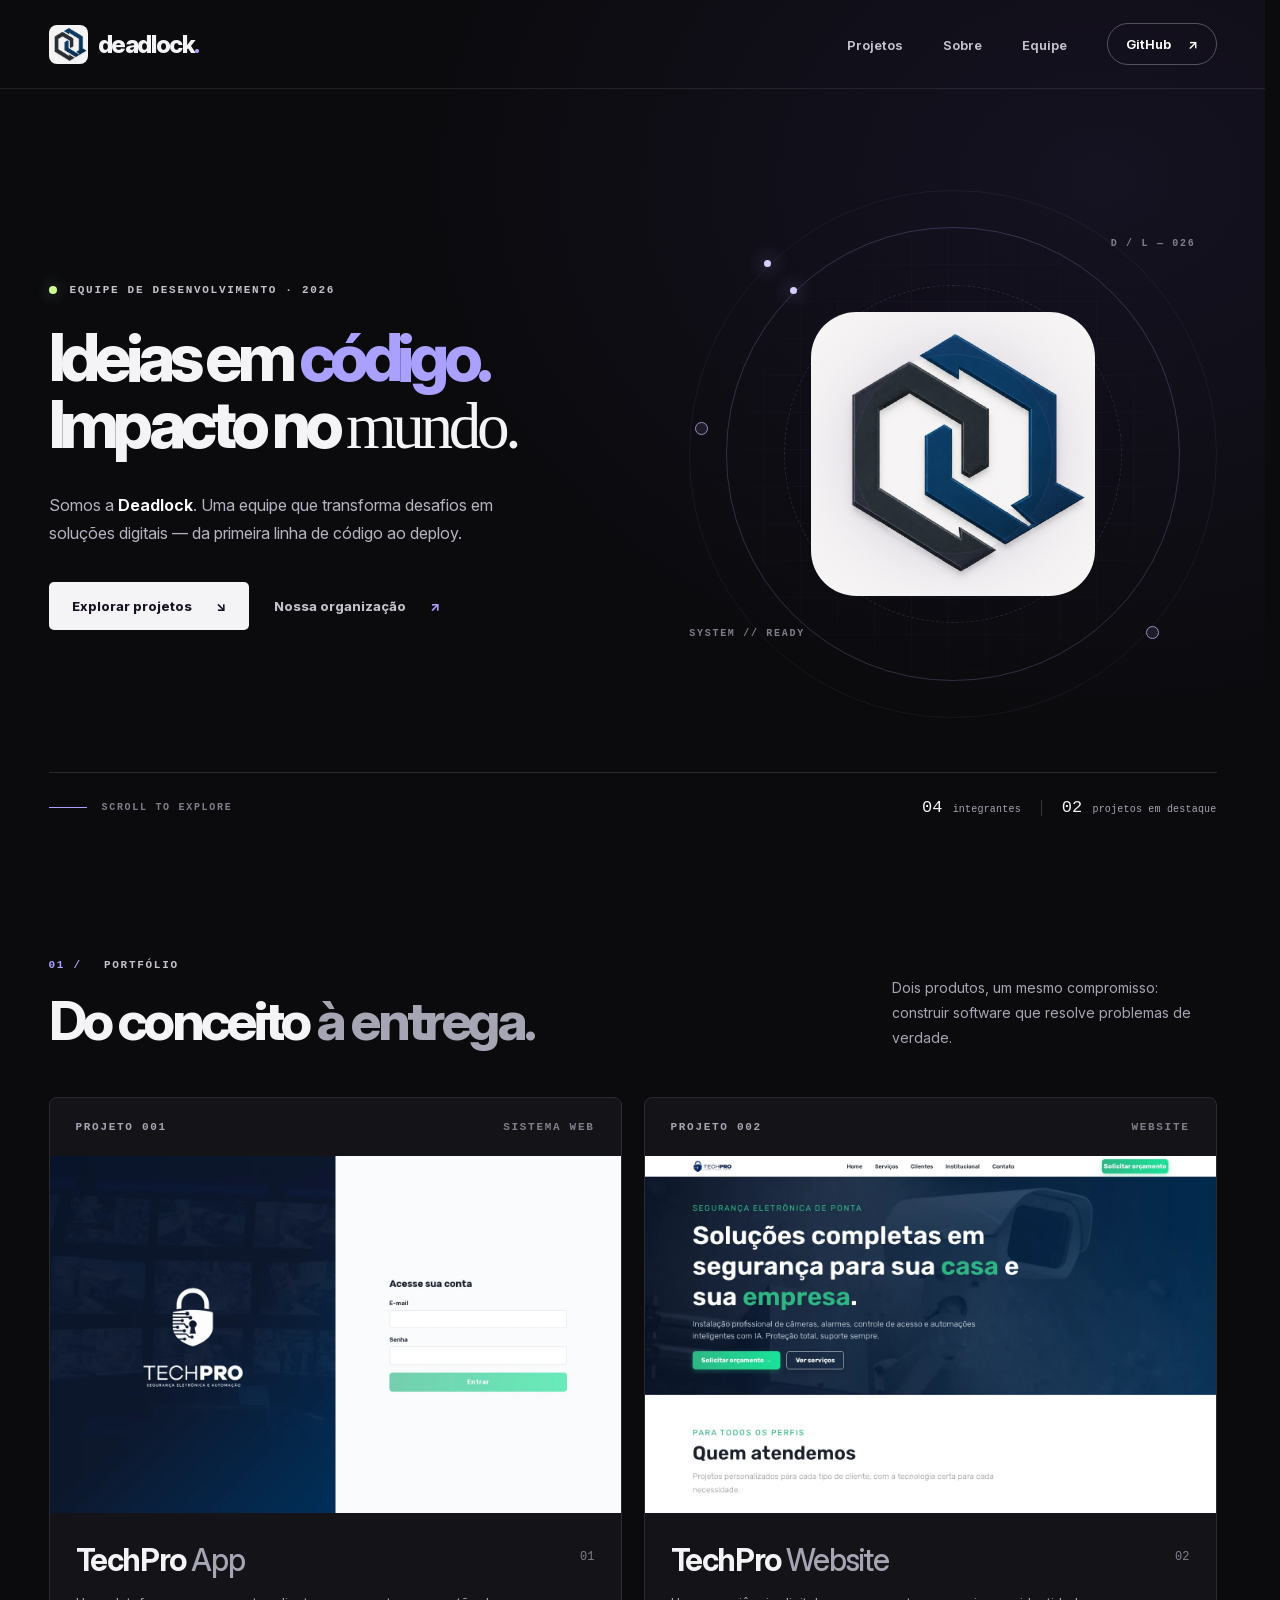
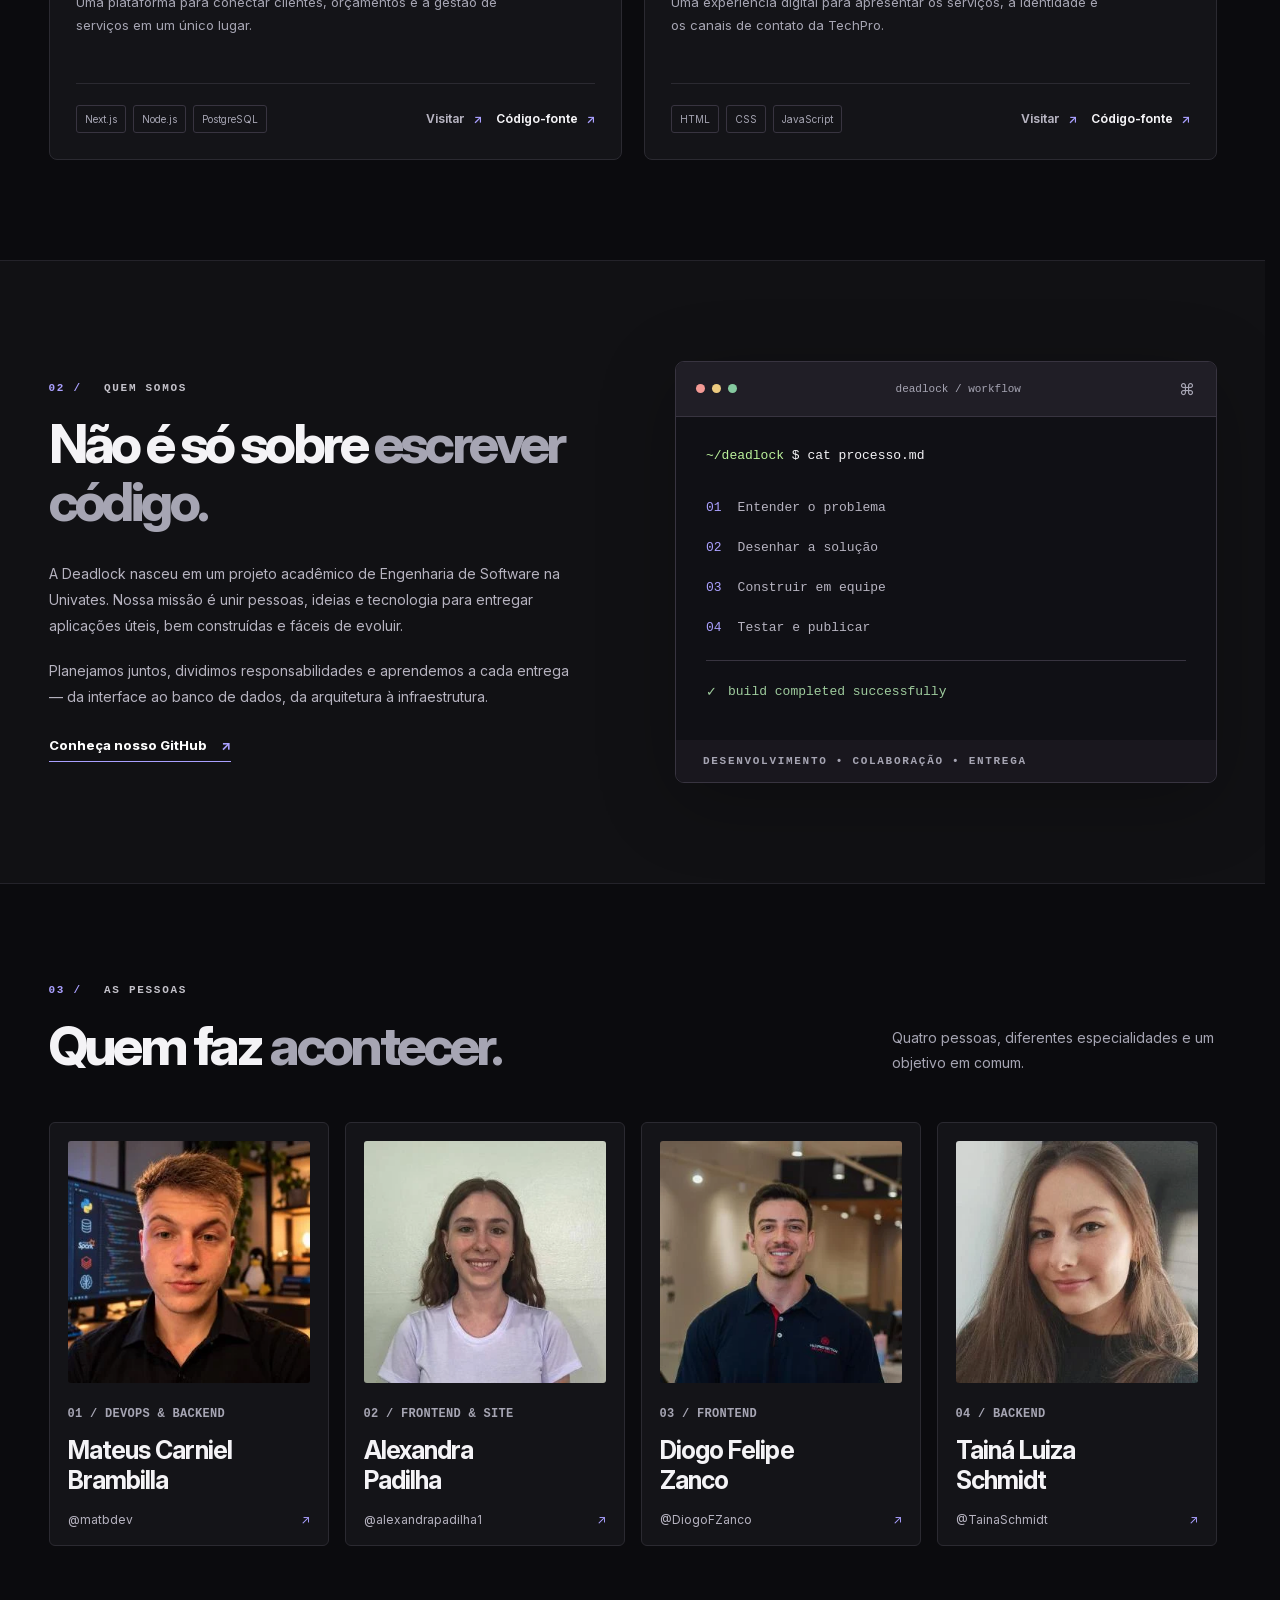
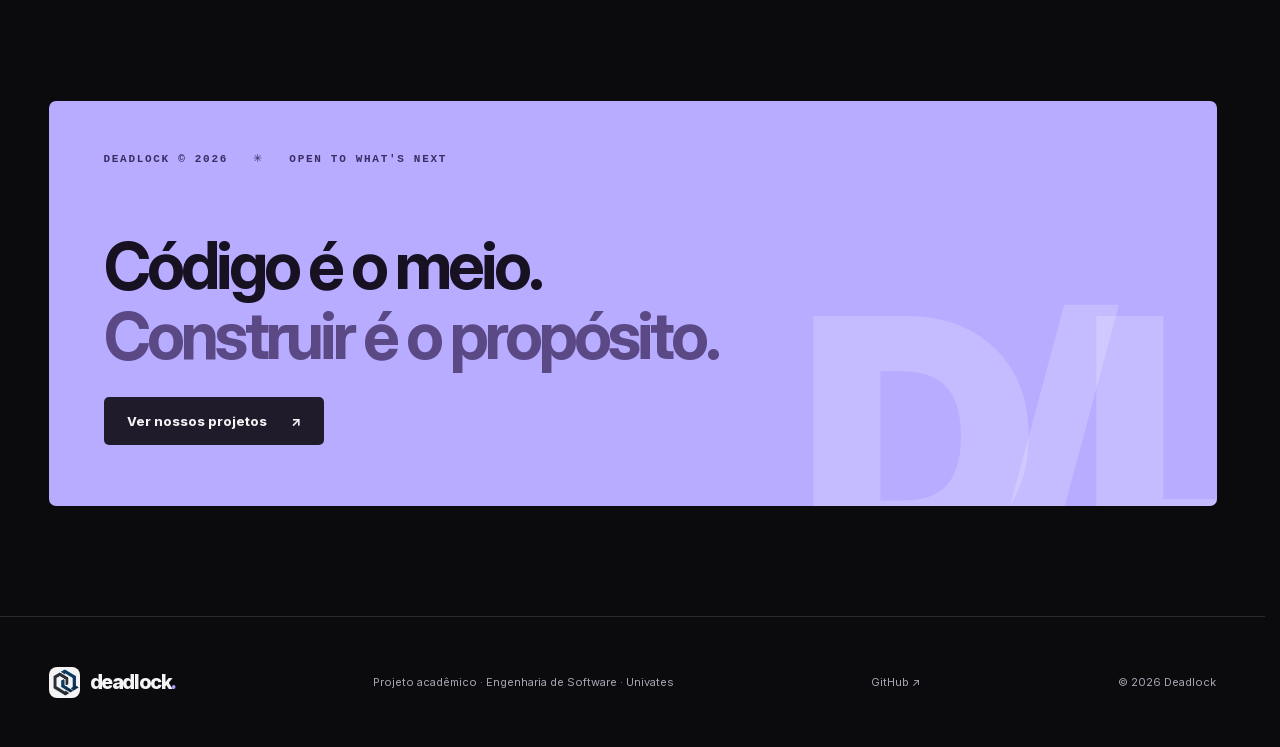
==== commit 5f3486b6: "refactor(home): migrate landing page markup and styles to BEM" ====
--- a/index.html
+++ b/index.html
@@ -14,8 +14,17 @@
   <link rel="icon" href="assets/favicon.png" type="image/png" sizes="48x48">
   <link rel="preload" href="assets/deadlock-logo.png" as="image" type="image/png">
   <link rel="preload" href="assets/fonts/InterVariable.woff2" as="font" type="font/woff2" crossorigin>
-  <link rel="stylesheet" href="css/style.css">
-  <link rel="stylesheet" href="css/interactions.css">
+  <link rel="stylesheet" href="css/variables.css">
+  <link rel="stylesheet" href="css/global.css">
+  <link rel="stylesheet" href="css/components/brand.css">
+  <link rel="stylesheet" href="css/components/buttons.css">
+  <link rel="stylesheet" href="css/components/header.css">
+  <link rel="stylesheet" href="css/components/footer.css">
+  <link rel="stylesheet" href="css/components/section-heading.css">
+  <link rel="stylesheet" href="css/components/project-card.css">
+  <link rel="stylesheet" href="css/components/member-card.css">
+  <link rel="stylesheet" href="css/components/project-gallery.css">
+  <link rel="stylesheet" href="css/pages/home.css">
   <script src="js/main.js" defer></script>
   <script src="js/gallery.js" defer></script>
 </head>
@@ -24,116 +33,532 @@
   <div class="page-glow" aria-hidden="true"></div>
 
   <header class="site-header" id="topo">
-    <div class="container header-inner">
+    <div class="container site-header__inner">
       <a class="brand" href="#topo" aria-label="Deadlock, voltar ao início">
-        <img src="assets/deadlock-logo.png" alt="" width="39" height="39">
-        <span>deadlock<span class="brand-dot">.</span></span>
+        <img class="brand__logo" src="assets/deadlock-logo.png" alt="" width="39" height="39">
+        <span class="brand__name">deadlock<span class="brand__dot">.</span></span>
       </a>
 
-      <button class="menu-toggle" type="button" aria-controls="main-nav" aria-expanded="false" aria-label="Abrir menu">
-        <span></span><span></span>
+      <button
+        class="site-header__toggle"
+        type="button"
+        aria-controls="main-nav"
+        aria-expanded="false"
+        aria-label="Abrir menu"
+      >
+        <span class="site-header__toggle-bar"></span>
+        <span class="site-header__toggle-bar"></span>
       </button>
-      <nav class="main-nav" id="main-nav" aria-label="Navegação principal">
-        <a href="#projetos">Projetos</a>
-        <a href="#sobre">Sobre</a>
-        <a href="#equipe">Equipe</a>
-        <a class="nav-github" href="https://github.com/univates-deadlock" target="_blank" rel="noopener noreferrer">
-          GitHub <span aria-hidden="true">↗</span>
-        </a>
+
+      <nav class="site-header__nav" id="main-nav" aria-label="Navegação principal">
+        <ul class="site-header__list">
+          <li class="site-header__item">
+            <a class="site-header__link" href="#projetos">Projetos</a>
+          </li>
+          <li class="site-header__item">
+            <a class="site-header__link" href="#sobre">Sobre</a>
+          </li>
+          <li class="site-header__item">
+            <a class="site-header__link" href="#equipe">Equipe</a>
+          </li>
+          <li class="site-header__item">
+            <a
+              class="site-header__cta"
+              href="https://github.com/univates-deadlock"
+              target="_blank"
+              rel="noopener noreferrer"
+            >
+              GitHub <span class="site-header__cta-icon" aria-hidden="true">↗</span>
+            </a>
+          </li>
+        </ul>
       </nav>
     </div>
   </header>
 
   <main id="conteudo">
     <section class="hero container" aria-labelledby="hero-title">
-      <div class="hero-copy">
-        <div class="eyebrow reveal"><span class="pulse-dot"></span> EQUIPE DE DESENVOLVIMENTO · 2026</div>
-        <h1 id="hero-title" class="reveal">Ideias em <span>código.</span><br>Impacto no <em>mundo.</em></h1>
-        <p class="hero-description reveal">Somos a <strong>Deadlock</strong>. Uma equipe que transforma desafios em soluções digitais — da primeira linha de código ao deploy.</p>
-        <div class="hero-actions reveal">
-          <a class="button button-primary" href="#projetos">Explorar projetos <span aria-hidden="true">↘</span></a>
-          <a class="button button-text" href="https://github.com/univates-deadlock" target="_blank" rel="noopener noreferrer">Nossa organização <span aria-hidden="true">↗</span></a>
-        </div>
-      </div>
-
-      <div class="hero-art reveal" aria-hidden="true">
-        <div class="art-grid"></div>
-        <div class="art-halo halo-1"></div>
-        <div class="art-halo halo-2"></div>
-        <div class="art-halo halo-3"></div>
-        <span class="art-node node-one"></span><span class="art-node node-two"></span>
-        <div class="art-core"><img src="assets/deadlock-logo.png" alt="" width="460" height="460"></div>
-        <span class="art-coordinate coordinate-top">D / L — 026</span>
-        <span class="art-coordinate coordinate-bottom">SYSTEM // READY</span>
-        <div class="art-accent"></div>
-      </div>
-
-      <div class="hero-bottom reveal">
-        <div class="hero-scroll"><span class="scroll-line"></span> SCROLL TO EXPLORE</div>
-        <div class="hero-meta"><span>04 <small>integrantes</small></span><span class="meta-divider"></span><span>02 <small>projetos em destaque</small></span></div>
+      <div class="hero__copy">
+        <p class="hero__eyebrow reveal">
+          <span class="hero__pulse" aria-hidden="true"></span>
+          EQUIPE DE DESENVOLVIMENTO · 2026
+        </p>
+        <h1 id="hero-title" class="hero__title reveal">
+          Ideias em <span class="hero__title-accent">código.</span><br>
+          Impacto no <em class="hero__title-serif">mundo.</em>
+        </h1>
+        <p class="hero__description reveal">
+          Somos a <strong class="hero__highlight">Deadlock</strong>. Uma equipe que transforma desafios em soluções digitais — da primeira linha de código ao deploy.
+        </p>
+        <div class="hero__actions reveal">
+          <a class="button button--primary" href="#projetos">
+            Explorar projetos <span class="button__icon" aria-hidden="true">↘</span>
+          </a>
+          <a
+            class="button button--text"
+            href="https://github.com/univates-deadlock"
+            target="_blank"
+            rel="noopener noreferrer"
+          >
+            Nossa organização <span class="button__icon" aria-hidden="true">↗</span>
+          </a>
+        </div>
+      </div>
+
+      <div class="hero__art reveal" aria-hidden="true">
+        <div class="hero__grid"></div>
+        <div class="hero__halo"></div>
+        <div class="hero__halo hero__halo--inner"></div>
+        <div class="hero__halo hero__halo--outer"></div>
+        <span class="hero__node hero__node--left"></span>
+        <span class="hero__node hero__node--right"></span>
+        <div class="hero__core">
+          <img class="hero__core-logo" src="assets/deadlock-logo.png" alt="" width="460" height="460">
+        </div>
+        <span class="hero__coordinate hero__coordinate--top">D / L — 026</span>
+        <span class="hero__coordinate hero__coordinate--bottom">SYSTEM // READY</span>
+        <div class="hero__accent"></div>
+      </div>
+
+      <div class="hero__bottom reveal">
+        <div class="hero__scroll">
+          <span class="hero__scroll-line" aria-hidden="true"></span>
+          SCROLL TO EXPLORE
+        </div>
+        <div class="hero__meta">
+          <span class="hero__stat">04 <small class="hero__stat-label">integrantes</small></span>
+          <span class="hero__meta-divider" aria-hidden="true"></span>
+          <span class="hero__stat">02 <small class="hero__stat-label">projetos em destaque</small></span>
+        </div>
       </div>
     </section>
 
     <section class="projects section container" id="projetos" aria-labelledby="projects-title">
       <div class="section-heading reveal">
-        <div><p class="section-kicker"><span class="section-index">01 /</span> PORTFÓLIO</p><h2 id="projects-title">Do conceito <span>à entrega.</span></h2></div>
-        <p>Dois produtos, um mesmo compromisso: construir software que resolve problemas de verdade.</p>
-      </div>
-
-      <div class="project-grid">
-        <article class="project-card project-app reveal">
-          <div class="project-top"><span>PROJETO 001</span><span class="project-category">SISTEMA WEB</span></div>
-          <a class="project-art" href="assets/projects/techpro-app.webp" target="_blank" rel="noopener noreferrer" aria-label="Ampliar captura da tela de login do TechPro App">
-            <img src="assets/projects/techpro-app.webp" alt="Tela real de login do TechPro App, com identidade visual da TechPro e formulário de acesso por e-mail e senha." width="1440" height="900" loading="lazy" decoding="async">
-            <span class="preview-prompt" aria-hidden="true"><svg viewBox="0 0 24 24" fill="none" stroke="currentColor" stroke-width="1.6"><path d="M8 3H3v5m13-5h5v5M3 16v5h5m13-5v5h-5"/></svg>Ampliar prévia</span>
+        <div class="section-heading__intro">
+          <p class="section-kicker">
+            <span class="section-kicker__index">01 /</span> PORTFÓLIO
+          </p>
+          <h2 id="projects-title" class="section-heading__title">
+            Do conceito <span class="section-heading__accent">à entrega.</span>
+          </h2>
+        </div>
+        <p class="section-heading__description">
+          Dois produtos, um mesmo compromisso: construir software que resolve problemas de verdade.
+        </p>
+      </div>
+
+      <div class="projects__grid">
+        <article class="project-card reveal">
+          <div class="project-card__header">
+            <span>PROJETO 001</span>
+            <span class="project-card__category">SISTEMA WEB</span>
+          </div>
+          <a
+            class="project-card__preview"
+            href="assets/projects/techpro-app.webp"
+            target="_blank"
+            rel="noopener noreferrer"
+            aria-label="Ampliar captura da tela de login do TechPro App"
+          >
+            <img
+              class="project-card__image"
+              src="assets/projects/techpro-app.webp"
+              alt="Tela real de login do TechPro App, com identidade visual da TechPro e formulário de acesso por e-mail e senha."
+              width="1440"
+              height="900"
+              loading="lazy"
+              decoding="async"
+            >
+            <span class="project-card__prompt" aria-hidden="true">
+              <svg class="project-card__prompt-icon" viewBox="0 0 24 24" fill="none" stroke="currentColor" stroke-width="1.6">
+                <path d="M8 3H3v5m13-5h5v5M3 16v5h5m13-5v5h-5"/>
+              </svg>
+              Ampliar prévia
+            </span>
           </a>
-          <div class="project-info"><div class="project-title-row"><div><h3>TechPro <span>App</span></h3><p>Uma plataforma para conectar clientes, orçamentos e a gestão de serviços em um único lugar.</p></div><span class="project-number">01</span></div><div class="project-footer"><div class="tags"><span>Next.js</span><span>Node.js</span><span>PostgreSQL</span></div><div class="project-links"><a class="project-link secondary-link" href="https://app.matbdev.com" target="_blank" rel="noopener noreferrer" aria-label="Abrir TechPro App">Visitar <span aria-hidden="true">↗</span></a><a class="project-link" href="https://github.com/univates-deadlock/techpro-app" target="_blank" rel="noopener noreferrer" aria-label="Ver repositório TechPro App no GitHub">Código-fonte <span aria-hidden="true">↗</span></a></div></div></div>
+          <div class="project-card__body">
+            <div class="project-card__heading">
+              <div>
+                <h3 class="project-card__title">
+                  TechPro <span class="project-card__title-accent">App</span>
+                </h3>
+                <p class="project-card__description">
+                  Uma plataforma para conectar clientes, orçamentos e a gestão de serviços em um único lugar.
+                </p>
+              </div>
+              <span class="project-card__number">01</span>
+            </div>
+            <div class="project-card__footer">
+              <ul class="project-card__tags" aria-label="Tecnologias utilizadas">
+                <li class="project-card__tag">Next.js</li>
+                <li class="project-card__tag">Node.js</li>
+                <li class="project-card__tag">PostgreSQL</li>
+              </ul>
+              <div class="project-card__links">
+                <a
+                  class="project-card__link project-card__link--secondary"
+                  href="https://app.matbdev.com"
+                  target="_blank"
+                  rel="noopener noreferrer"
+                  aria-label="Abrir TechPro App"
+                >
+                  Visitar <span class="project-card__link-icon" aria-hidden="true">↗</span>
+                </a>
+                <a
+                  class="project-card__link"
+                  href="https://github.com/univates-deadlock/techpro-app"
+                  target="_blank"
+                  rel="noopener noreferrer"
+                  aria-label="Ver repositório TechPro App no GitHub"
+                >
+                  Código-fonte <span class="project-card__link-icon" aria-hidden="true">↗</span>
+                </a>
+              </div>
+            </div>
+          </div>
         </article>
 
-        <article class="project-card project-web reveal">
-          <div class="project-top"><span>PROJETO 002</span><span class="project-category">WEBSITE</span></div>
-          <a class="project-art" href="assets/projects/techpro-website.webp" target="_blank" rel="noopener noreferrer" aria-label="Ampliar captura do site institucional TechPro">
-            <img src="assets/projects/techpro-website.webp" alt="Página inicial real do site TechPro, com serviços de segurança eletrônica e botão para solicitar orçamento." width="1440" height="900" loading="lazy" decoding="async">
-            <span class="preview-prompt" aria-hidden="true"><svg viewBox="0 0 24 24" fill="none" stroke="currentColor" stroke-width="1.6"><path d="M8 3H3v5m13-5h5v5M3 16v5h5m13-5v5h-5"/></svg>Ampliar prévia</span>
+        <article class="project-card reveal">
+          <div class="project-card__header">
+            <span>PROJETO 002</span>
+            <span class="project-card__category">WEBSITE</span>
+          </div>
+          <a
+            class="project-card__preview"
+            href="assets/projects/techpro-website.webp"
+            target="_blank"
+            rel="noopener noreferrer"
+            aria-label="Ampliar captura do site institucional TechPro"
+          >
+            <img
+              class="project-card__image"
+              src="assets/projects/techpro-website.webp"
+              alt="Página inicial real do site TechPro, com serviços de segurança eletrônica e botão para solicitar orçamento."
+              width="1440"
+              height="900"
+              loading="lazy"
+              decoding="async"
+            >
+            <span class="project-card__prompt" aria-hidden="true">
+              <svg class="project-card__prompt-icon" viewBox="0 0 24 24" fill="none" stroke="currentColor" stroke-width="1.6">
+                <path d="M8 3H3v5m13-5h5v5M3 16v5h5m13-5v5h-5"/>
+              </svg>
+              Ampliar prévia
+            </span>
           </a>
-          <div class="project-info"><div class="project-title-row"><div><h3>TechPro <span>Website</span></h3><p>Uma experiência digital para apresentar os serviços, a identidade e os canais de contato da TechPro.</p></div><span class="project-number">02</span></div><div class="project-footer"><div class="tags"><span>HTML</span><span>CSS</span><span>JavaScript</span></div><div class="project-links"><a class="project-link secondary-link" href="https://techpro.matbdev.com" target="_blank" rel="noopener noreferrer" aria-label="Abrir site TechPro">Visitar <span aria-hidden="true">↗</span></a><a class="project-link" href="https://github.com/univates-deadlock/techpro-institutional-page" target="_blank" rel="noopener noreferrer" aria-label="Ver repositório TechPro Website no GitHub">Código-fonte <span aria-hidden="true">↗</span></a></div></div></div>
+          <div class="project-card__body">
+            <div class="project-card__heading">
+              <div>
+                <h3 class="project-card__title">
+                  TechPro <span class="project-card__title-accent">Website</span>
+                </h3>
+                <p class="project-card__description">
+                  Uma experiência digital para apresentar os serviços, a identidade e os canais de contato da TechPro.
+                </p>
+              </div>
+              <span class="project-card__number">02</span>
+            </div>
+            <div class="project-card__footer">
+              <ul class="project-card__tags" aria-label="Tecnologias utilizadas">
+                <li class="project-card__tag">HTML</li>
+                <li class="project-card__tag">CSS</li>
+                <li class="project-card__tag">JavaScript</li>
+              </ul>
+              <div class="project-card__links">
+                <a
+                  class="project-card__link project-card__link--secondary"
+                  href="https://techpro.matbdev.com"
+                  target="_blank"
+                  rel="noopener noreferrer"
+                  aria-label="Abrir site TechPro"
+                >
+                  Visitar <span class="project-card__link-icon" aria-hidden="true">↗</span>
+                </a>
+                <a
+                  class="project-card__link"
+                  href="https://github.com/univates-deadlock/techpro-institutional-page"
+                  target="_blank"
+                  rel="noopener noreferrer"
+                  aria-label="Ver repositório TechPro Website no GitHub"
+                >
+                  Código-fonte <span class="project-card__link-icon" aria-hidden="true">↗</span>
+                </a>
+              </div>
+            </div>
+          </div>
         </article>
       </div>
     </section>
 
-    <section class="about section" id="sobre" aria-labelledby="about-title"><div class="container about-grid">
-      <div class="about-copy reveal"><p class="section-kicker"><span class="section-index">02 /</span> QUEM SOMOS</p><h2 id="about-title">Não é só sobre <span>escrever código.</span></h2><p>A Deadlock nasceu em um projeto acadêmico de Engenharia de Software na Univates. Nossa missão é unir pessoas, ideias e tecnologia para entregar aplicações úteis, bem construídas e fáceis de evoluir.</p><p>Planejamos juntos, dividimos responsabilidades e aprendemos a cada entrega — da interface ao banco de dados, da arquitetura à infraestrutura.</p><a class="text-link" href="https://github.com/univates-deadlock" target="_blank" rel="noopener noreferrer">Conheça nosso GitHub <span aria-hidden="true">↗</span></a></div>
-      <div class="about-terminal reveal" aria-label="Nossas etapas de trabalho"><div class="terminal-header"><span><i></i><i></i><i></i></span><small>deadlock / workflow</small><span>⌘</span></div><div class="terminal-body"><p class="terminal-prompt"><span>~/deadlock</span> $ cat processo.md</p><p><em>01</em> &nbsp; Entender o problema</p><p><em>02</em> &nbsp; Desenhar a solução</p><p><em>03</em> &nbsp; Construir em equipe</p><p><em>04</em> &nbsp; Testar e publicar</p><div class="terminal-result"><span class="result-check">✓</span> <span>build completed successfully</span></div></div><div class="terminal-footer">DESENVOLVIMENTO • COLABORAÇÃO • ENTREGA</div></div>
-    </div></section>
-
-    <section class="team section container" id="equipe" aria-labelledby="team-title"><div class="section-heading reveal"><div><p class="section-kicker"><span class="section-index">03 /</span> AS PESSOAS</p><h2 id="team-title">Quem faz <span>acontecer.</span></h2></div><p>Quatro pessoas, diferentes especialidades e um objetivo em comum.</p></div>
-      <div class="team-grid">
-        <a class="member-card reveal" href="https://github.com/matbdev" target="_blank" rel="noopener noreferrer" aria-label="GitHub de Mateus Carniel Brambilla"><div class="member-avatar"><img src="assets/team/matbdev.webp" alt="Foto de perfil de Mateus Carniel Brambilla no GitHub" width="320" height="320" loading="lazy" decoding="async"></div><span class="member-position">01 / DEVOPS & BACKEND</span><h3>Mateus Carniel<br>Brambilla</h3><span class="member-profile">@matbdev <span aria-hidden="true">↗</span></span></a>
-        <a class="member-card reveal" href="https://github.com/alexandrapadilha1" target="_blank" rel="noopener noreferrer" aria-label="GitHub de Alexandra Padilha"><div class="member-avatar"><img src="assets/team/alexandrapadilha1.webp" alt="Foto de perfil de Alexandra Padilha no GitHub" width="320" height="320" loading="lazy" decoding="async"></div><span class="member-position">02 / FRONTEND & SITE</span><h3>Alexandra<br>Padilha</h3><span class="member-profile">@alexandrapadilha1 <span aria-hidden="true">↗</span></span></a>
-        <a class="member-card reveal" href="https://github.com/DiogoFZanco" target="_blank" rel="noopener noreferrer" aria-label="GitHub de Diogo Felipe Zanco"><div class="member-avatar"><img src="assets/team/DiogoFZanco.webp" alt="Foto de perfil de Diogo Felipe Zanco no GitHub" width="320" height="320" loading="lazy" decoding="async"></div><span class="member-position">03 / FRONTEND</span><h3>Diogo Felipe<br>Zanco</h3><span class="member-profile">@DiogoFZanco <span aria-hidden="true">↗</span></span></a>
-        <a class="member-card reveal" href="https://github.com/TainaSchmidt" target="_blank" rel="noopener noreferrer" aria-label="GitHub de Tainá Luiza Schmidt"><div class="member-avatar"><img src="assets/team/TainaSchmidt.webp" alt="Foto de perfil de Tainá Luiza Schmidt no GitHub" width="320" height="320" loading="lazy" decoding="async"></div><span class="member-position">04 / BACKEND</span><h3>Tainá Luiza<br>Schmidt</h3><span class="member-profile">@TainaSchmidt <span aria-hidden="true">↗</span></span></a>
+    <section class="about section" id="sobre" aria-labelledby="about-title">
+      <div class="container about__grid">
+        <div class="about__copy reveal">
+          <p class="section-kicker">
+            <span class="section-kicker__index">02 /</span> QUEM SOMOS
+          </p>
+          <h2 id="about-title" class="about__title">
+            Não é só sobre <span class="about__title-accent">escrever código.</span>
+          </h2>
+          <p class="about__text">
+            A Deadlock nasceu em um projeto acadêmico de Engenharia de Software na Univates. Nossa missão é unir pessoas, ideias e tecnologia para entregar aplicações úteis, bem construídas e fáceis de evoluir.
+          </p>
+          <p class="about__text">
+            Planejamos juntos, dividimos responsabilidades e aprendemos a cada entrega — da interface ao banco de dados, da arquitetura à infraestrutura.
+          </p>
+          <a
+            class="text-link about__link"
+            href="https://github.com/univates-deadlock"
+            target="_blank"
+            rel="noopener noreferrer"
+          >
+            Conheça nosso GitHub<span class="text-link__icon" aria-hidden="true">↗</span>
+          </a>
+        </div>
+
+        <aside class="terminal reveal" aria-label="Nossas etapas de trabalho">
+          <div class="terminal__header">
+            <span class="terminal__dots" aria-hidden="true">
+              <span class="terminal__dot terminal__dot--red"></span>
+              <span class="terminal__dot terminal__dot--amber"></span>
+              <span class="terminal__dot terminal__dot--green"></span>
+            </span>
+            <small class="terminal__title">deadlock / workflow</small>
+            <span class="terminal__shortcut" aria-hidden="true">⌘</span>
+          </div>
+          <div class="terminal__body">
+            <p class="terminal__prompt">
+              <span class="terminal__cwd">~/deadlock</span> $ cat processo.md
+            </p>
+            <ol class="terminal__steps">
+              <li class="terminal__step">
+                <span class="terminal__step-index">01</span>
+                <span>Entender o problema</span>
+              </li>
+              <li class="terminal__step">
+                <span class="terminal__step-index">02</span>
+                <span>Desenhar a solução</span>
+              </li>
+              <li class="terminal__step">
+                <span class="terminal__step-index">03</span>
+                <span>Construir em equipe</span>
+              </li>
+              <li class="terminal__step">
+                <span class="terminal__step-index">04</span>
+                <span>Testar e publicar</span>
+              </li>
+            </ol>
+            <div class="terminal__result">
+              <span class="terminal__check" aria-hidden="true">✓</span>
+              <span>build completed successfully</span>
+            </div>
+          </div>
+          <div class="terminal__footer">DESENVOLVIMENTO • COLABORAÇÃO • ENTREGA</div>
+        </aside>
       </div>
     </section>
 
-    <section class="closing container section reveal" aria-labelledby="closing-title"><div class="closing-inner"><span class="closing-top">DEADLOCK © <span data-year>2026</span> <span class="closing-asterisk">✳</span> OPEN TO WHAT'S NEXT</span><h2 id="closing-title">Código é o meio.<br><em>Construir é o propósito.</em></h2><a class="button button-light" href="https://github.com/univates-deadlock" target="_blank" rel="noopener noreferrer">Ver nossos projetos <span aria-hidden="true">↗</span></a><span class="closing-watermark" aria-hidden="true">D/L</span></div></section>
+    <section class="team section container" id="equipe" aria-labelledby="team-title">
+      <div class="section-heading reveal">
+        <div class="section-heading__intro">
+          <p class="section-kicker">
+            <span class="section-kicker__index">03 /</span> AS PESSOAS
+          </p>
+          <h2 id="team-title" class="section-heading__title">
+            Quem faz <span class="section-heading__accent">acontecer.</span>
+          </h2>
+        </div>
+        <p class="section-heading__description">
+          Quatro pessoas, diferentes especialidades e um objetivo em comum.
+        </p>
+      </div>
+
+      <div class="team__grid">
+        <a
+          class="member-card reveal"
+          href="https://github.com/matbdev"
+          target="_blank"
+          rel="noopener noreferrer"
+        >
+          <div class="member-card__avatar">
+            <img
+              class="member-card__photo"
+              src="assets/team/matbdev.webp"
+              alt=""
+              width="320"
+              height="320"
+              loading="lazy"
+              decoding="async"
+            >
+          </div>
+          <span class="member-card__role">01 / DEVOPS &amp; BACKEND</span>
+          <h3 class="member-card__name">Mateus Carniel<br>Brambilla</h3>
+          <span class="member-card__handle">
+            @matbdev <span class="member-card__handle-icon" aria-hidden="true">↗</span>
+          </span>
+        </a>
+
+        <a
+          class="member-card reveal"
+          href="https://github.com/alexandrapadilha1"
+          target="_blank"
+          rel="noopener noreferrer"
+        >
+          <div class="member-card__avatar">
+            <img
+              class="member-card__photo"
+              src="assets/team/alexandrapadilha1.webp"
+              alt=""
+              width="320"
+              height="320"
+              loading="lazy"
+              decoding="async"
+            >
+          </div>
+          <span class="member-card__role">02 / FRONTEND &amp; SITE</span>
+          <h3 class="member-card__name">Alexandra<br>Padilha</h3>
+          <span class="member-card__handle">
+            @alexandrapadilha1 <span class="member-card__handle-icon" aria-hidden="true">↗</span>
+          </span>
+        </a>
+
+        <a
+          class="member-card reveal"
+          href="https://github.com/DiogoFZanco"
+          target="_blank"
+          rel="noopener noreferrer"
+        >
+          <div class="member-card__avatar">
+            <img
+              class="member-card__photo"
+              src="assets/team/DiogoFZanco.webp"
+              alt=""
+              width="320"
+              height="320"
+              loading="lazy"
+              decoding="async"
+            >
+          </div>
+          <span class="member-card__role">03 / FRONTEND</span>
+          <h3 class="member-card__name">Diogo Felipe<br>Zanco</h3>
+          <span class="member-card__handle">
+            @DiogoFZanco <span class="member-card__handle-icon" aria-hidden="true">↗</span>
+          </span>
+        </a>
+
+        <a
+          class="member-card reveal"
+          href="https://github.com/TainaSchmidt"
+          target="_blank"
+          rel="noopener noreferrer"
+        >
+          <div class="member-card__avatar">
+            <img
+              class="member-card__photo"
+              src="assets/team/TainaSchmidt.webp"
+              alt=""
+              width="320"
+              height="320"
+              loading="lazy"
+              decoding="async"
+            >
+          </div>
+          <span class="member-card__role">04 / BACKEND</span>
+          <h3 class="member-card__name">Tainá Luiza<br>Schmidt</h3>
+          <span class="member-card__handle">
+            @TainaSchmidt <span class="member-card__handle-icon" aria-hidden="true">↗</span>
+          </span>
+        </a>
+      </div>
+    </section>
+
+    <section class="closing container reveal" aria-labelledby="closing-title">
+      <div class="closing__card">
+        <span class="closing__meta">
+          DEADLOCK © <span data-year>2026</span>
+          <span class="closing__asterisk" aria-hidden="true">✳</span>
+          OPEN TO WHAT'S NEXT
+        </span>
+        <h2 id="closing-title" class="closing__title">
+          Código é o meio.<br>
+          <em class="closing__title-accent">Construir é o propósito.</em>
+        </h2>
+        <a
+          class="button button--light closing__action"
+          href="https://github.com/univates-deadlock"
+          target="_blank"
+          rel="noopener noreferrer"
+        >
+          Ver nossos projetos <span class="button__icon" aria-hidden="true">↗</span>
+        </a>
+        <span class="closing__watermark" aria-hidden="true">D/L</span>
+      </div>
+    </section>
   </main>
 
-  <footer class="site-footer"><div class="container footer-inner"><a class="brand brand-footer" href="#topo"><img src="assets/deadlock-logo.png" alt="" width="31" height="31"><span>deadlock<span class="brand-dot">.</span></span></a><p>Projeto acadêmico · Engenharia de Software · Univates</p><a href="https://github.com/univates-deadlock" target="_blank" rel="noopener noreferrer">GitHub ↗</a><small>© <span data-year>2026</span> Deadlock</small></div></footer>
+  <footer class="site-footer">
+    <div class="container site-footer__inner">
+      <a class="brand brand--compact" href="#topo">
+        <img class="brand__logo" src="assets/deadlock-logo.png" alt="" width="31" height="31">
+        <span class="brand__name">deadlock<span class="brand__dot">.</span></span>
+      </a>
+      <p class="site-footer__description">Projeto acadêmico · Engenharia de Software · Univates</p>
+      <a
+        class="site-footer__link"
+        href="https://github.com/univates-deadlock"
+        target="_blank"
+        rel="noopener noreferrer"
+      >
+        GitHub <span aria-hidden="true">↗</span>
+      </a>
+      <small class="site-footer__copyright">© <span data-year>2026</span> Deadlock</small>
+    </div>
+  </footer>
+
   <dialog class="project-gallery" id="project-gallery" aria-labelledby="gallery-title">
-    <header class="gallery-header">
-      <h2 id="gallery-title">TechPro App</h2>
-      <button class="gallery-control gallery-close" type="button" aria-label="Fechar prévia" autofocus>
-        <svg viewBox="0 0 24 24" fill="none" stroke="currentColor" stroke-width="1.6" aria-hidden="true"><path d="m6 6 12 12M18 6 6 18"/></svg>
+    <header class="project-gallery__header">
+      <h2 id="gallery-title" class="project-gallery__title">TechPro App</h2>
+      <button
+        class="project-gallery__control project-gallery__control--close"
+        type="button"
+        aria-label="Fechar prévia"
+        autofocus
+      >
+        <svg class="project-gallery__control-icon" viewBox="0 0 24 24" fill="none" stroke="currentColor" stroke-width="1.6" aria-hidden="true">
+          <path d="m6 6 12 12M18 6 6 18"/>
+        </svg>
       </button>
     </header>
-    <img class="gallery-image" src="assets/projects/techpro-app.webp" alt="Tela de login do TechPro App" width="1440" height="900" loading="lazy" decoding="async">
-    <footer class="gallery-footer">
-      <button class="gallery-control gallery-previous" type="button" aria-label="Ver projeto anterior">
-        <svg viewBox="0 0 24 24" fill="none" stroke="currentColor" stroke-width="1.6" aria-hidden="true"><path d="m14 6-6 6 6 6"/></svg><span>Anterior</span>
+    <img
+      class="project-gallery__image"
+      src="assets/projects/techpro-app.webp"
+      alt="Tela de login do TechPro App"
+      width="1440"
+      height="900"
+      loading="lazy"
+      decoding="async"
+    >
+    <footer class="project-gallery__footer">
+      <button
+        class="project-gallery__control project-gallery__control--prev"
+        type="button"
+        aria-label="Ver projeto anterior"
+      >
+        <svg class="project-gallery__control-icon" viewBox="0 0 24 24" fill="none" stroke="currentColor" stroke-width="1.6" aria-hidden="true">
+          <path d="m14 6-6 6 6 6"/>
+        </svg>
+        <span>Anterior</span>
       </button>
-      <span id="gallery-count" class="gallery-count" aria-live="polite" aria-atomic="true">1 de 2</span>
-      <button class="gallery-control gallery-next" type="button" aria-label="Ver próximo projeto">
-        <span>Próximo</span><svg viewBox="0 0 24 24" fill="none" stroke="currentColor" stroke-width="1.6" aria-hidden="true"><path d="m10 6 6 6-6 6"/></svg>
+      <span id="gallery-count" class="project-gallery__count" aria-live="polite" aria-atomic="true">1 de 2</span>
+      <button
+        class="project-gallery__control project-gallery__control--next"
+        type="button"
+        aria-label="Ver próximo projeto"
+      >
+        <span>Próximo</span>
+        <svg class="project-gallery__control-icon" viewBox="0 0 24 24" fill="none" stroke="currentColor" stroke-width="1.6" aria-hidden="true">
+          <path d="m10 6 6 6-6 6"/>
+        </svg>
       </button>
     </footer>
   </dialog>
--- a/css/variables.css
+++ b/css/variables.css
@@ -0,0 +1,128 @@
+:root {
+  color-scheme: dark;
+  scrollbar-gutter: stable;
+
+  /* ==========================================================================
+     Color Palette & Semantic Surfaces
+     ========================================================================== */
+  --color-bg: #0b0b0e;
+  --color-bg-elevated: #111114;
+  --color-bg-terminal: #101015;
+  --color-surface: #141418;
+  --color-surface-raised: #19171e;
+  --color-surface-control: #201e26;
+  --color-surface-hover: #1a1723;
+  --color-surface-drawer: #17161b;
+  --color-surface-preview: #0e1930;
+  --color-surface-dark-cta: #201b2a;
+
+  /* ==========================================================================
+     Text Colors
+     ========================================================================== */
+  --color-text: #f4f3f6;
+  --color-text-strong: #ffffff;
+  --color-text-secondary: #c4c2ca;
+  --color-text-body: #b6b3c0;
+  --color-text-muted: #a6a5b3;
+  --color-text-subtle: #817e8c;
+  --color-text-inverse: #171122;
+  --color-text-closing-muted: #5b4985;
+  --color-text-closing-meta: #3b2c64;
+
+  /* ==========================================================================
+     Borders & Accents
+     ========================================================================== */
+  --color-border: #2b2a31;
+  --color-border-subtle: #24232a;
+  --color-border-strong: #383440;
+  --color-border-control: #56515f;
+  --color-border-hover: #9a8ec2;
+  --color-border-header: rgba(255, 255, 255, 0.085);
+
+  --color-accent: #aaa0ff;
+  --color-accent-soft: #b7acff;
+  --color-accent-strong: #6650df;
+  --color-accent-hover: #d4ceff;
+  --color-highlight: #cdff8e;
+
+  --color-terminal-success: #9ecb9d;
+  --color-terminal-prompt: #bbf19b;
+  --color-dot-red: #f39a95;
+  --color-dot-amber: #ecca7f;
+  --color-dot-green: #85c99f;
+  --color-backdrop: rgb(4 4 8 / 88%);
+
+  /* ==========================================================================
+     Typography
+     ========================================================================== */
+  --font-family-sans: "Inter", "Segoe UI", Arial, sans-serif;
+  --font-family-serif: Georgia, serif;
+  --font-family-mono:
+    ui-monospace, SFMono-Regular, Consolas, "Liberation Mono", monospace;
+
+  --font-size-2xs: 0.625rem; /* 10px */
+  --font-size-xs: 0.6875rem; /* 11px */
+  --font-size-sm: 0.75rem; /* 12px */
+  --font-size-base: 0.8125rem; /* 13px */
+  --font-size-md: 0.875rem; /* 14px */
+  --font-size-lg: 1rem; /* 16px */
+  --font-size-xl: 1.375rem; /* 22px */
+  --font-size-2xl: 1.5625rem; /* 25px */
+  --font-size-3xl: 1.9375rem; /* 31px */
+
+  --font-weight-regular: 400;
+  --font-weight-medium: 500;
+  --font-weight-semibold: 650;
+  --font-weight-bold: 750;
+  --font-weight-extrabold: 800;
+  --font-weight-black: 900;
+
+  --line-height-none: 1;
+  --line-height-tight: 1.08;
+  --line-height-snug: 1.2;
+  --line-height-normal: 1.5;
+  --line-height-relaxed: 1.75;
+
+  --letter-spacing-mono: 1.7px;
+
+  /* ==========================================================================
+     Layout & Spacing
+     ========================================================================== */
+  --container-max-width: 1232px;
+  --container-padding: 32px;
+  --container-padding-mobile: 20px;
+  --header-height: 88px;
+  --header-height-mobile: 74px;
+  --section-padding-y: 100px;
+  --section-padding-y-mobile: 75px;
+
+  --spacing-2xs: 0.25rem;
+  --spacing-xs: 0.5rem;
+  --spacing-sm: 0.75rem;
+  --spacing-md: 1rem;
+  --spacing-lg: 1.5rem;
+  --spacing-xl: 2rem;
+  --spacing-2xl: 3rem;
+
+  /* ==========================================================================
+     Border Radius, Shadows, Motion & Z-Index
+     ========================================================================== */
+  --radius-xs: 3px;
+  --radius-sm: 5px;
+  --radius-md: 8px;
+  --radius-lg: 12px;
+  --radius-full: 9999px;
+
+  --shadow-terminal: 0 18px 80px rgba(0, 0, 0, 0.24);
+  --shadow-pulse: 0 0 15px rgba(205, 255, 142, 0.4);
+
+  --ease-out: cubic-bezier(0.16, 1, 0.3, 1);
+  --transition-fast: 0.2s ease;
+  --transition-normal: 0.25s var(--ease-out);
+  --transition-slow: 0.5s var(--ease-out);
+
+  --z-base: 1;
+  --z-elevated: 2;
+  --z-header: 20;
+  --z-skip-link: 99;
+}
--- a/css/global.css
+++ b/css/global.css
@@ -0,0 +1,151 @@
+/* ==========================================================================
+   Local Variable Font
+   ========================================================================== */
+@font-face {
+  font-family: "Inter";
+  src: url("../assets/fonts/InterVariable.woff2") format("woff2");
+  font-style: normal;
+  font-weight: 100 900;
+  font-display: swap;
+}
+
+/* ==========================================================================
+   Reset & Document Defaults
+   ========================================================================== */
+*,
+*::before,
+*::after {
+  box-sizing: border-box;
+}
+
+html {
+  font-family: var(--font-family-sans);
+  font-synthesis: none;
+  scroll-behavior: smooth;
+  scroll-padding-top: 95px;
+}
+
+html.is-scroll-locked {
+  overflow: hidden;
+}
+
+body {
+  margin: 0;
+  min-width: 320px;
+  background-color: var(--color-bg);
+  color: var(--color-text);
+  -webkit-font-smoothing: antialiased;
+  -moz-osx-font-smoothing: grayscale;
+}
+
+body::selection {
+  background-color: var(--color-accent-strong);
+  color: var(--color-text-strong);
+}
+
+a {
+  color: inherit;
+  text-decoration: none;
+}
+
+button {
+  font: inherit;
+}
+
+img {
+  display: block;
+  max-width: 100%;
+}
+
+h1,
+h2,
+h3,
+p {
+  margin: 0;
+}
+
+button,
+a {
+  -webkit-tap-highlight-color: transparent;
+}
+
+a:focus-visible,
+button:focus-visible {
+  outline: 2px solid var(--color-highlight);
+  outline-offset: 5px;
+}
+
+/* ==========================================================================
+   Global Layout & Accessibility Utilities
+   ========================================================================== */
+.container {
+  max-width: var(--container-max-width);
+  margin-inline: auto;
+  padding-inline: var(--container-padding);
+}
+
+.skip-link {
+  position: fixed;
+  top: -100px;
+  left: var(--spacing-md);
+  z-index: var(--z-skip-link);
+  padding: var(--spacing-sm) var(--spacing-md);
+  border-radius: var(--radius-sm);
+  background-color: var(--color-text-strong);
+  color: var(--color-text-inverse);
+  font-size: var(--font-size-base);
+  font-weight: var(--font-weight-semibold);
+}
+
+.skip-link:is(:focus, :focus-visible) {
+  top: var(--spacing-md);
+}
+
+/* ==========================================================================
+   Progressive Scroll Reveal
+   ========================================================================== */
+.reveal {
+  opacity: 1;
+  transform: none;
+}
+
+.is-motion-ready .reveal {
+  opacity: 0;
+  transform: translateY(20px);
+  transition:
+    opacity 0.65s ease,
+    transform 0.65s ease;
+}
+
+.is-motion-ready .reveal.is-visible {
+  opacity: 1;
+  transform: translateY(0);
+}
+
+/* ==========================================================================
+   Responsive & Reduced Motion
+   ========================================================================== */
+@media (max-width: 760px) {
+  .container {
+    padding-inline: var(--container-padding-mobile);
+  }
+}
+
+@media (prefers-reduced-motion: reduce) {
+  html {
+    scroll-behavior: auto;
+  }
+
+  *,
+  *::before,
+  *::after {
+    animation-duration: 0.01ms !important;
+    animation-iteration-count: 1 !important;
+    transition-duration: 0.01ms !important;
+  }
+
+  .is-motion-ready .reveal {
+    opacity: 1;
+    transform: none;
+  }
+}
--- a/css/components/brand.css
+++ b/css/components/brand.css
@@ -0,0 +1,40 @@
+/* ==========================================================================
+   Brand Component
+   ========================================================================== */
+.brand {
+  display: inline-flex;
+  align-items: center;
+  gap: 10px;
+  white-space: nowrap;
+}
+
+.brand__logo {
+  border-radius: var(--radius-md);
+  transition: rotate 0.3s var(--ease-out);
+}
+
+.brand__name {
+  font-size: 24px;
+  font-weight: var(--font-weight-extrabold);
+  letter-spacing: -1.4px;
+}
+
+.brand--compact .brand__name {
+  font-size: 20px;
+}
+
+.brand__dot {
+  color: var(--color-accent);
+}
+
+@media (hover: hover) and (pointer: fine) and (prefers-reduced-motion: no-preference) {
+  .brand:is(:hover, :focus-visible) .brand__logo {
+    rotate: -7deg;
+  }
+}
+
+@media (max-width: 760px) {
+  .brand:not(.brand--compact) .brand__name {
+    font-size: 22px;
+  }
+}
--- a/css/components/buttons.css
+++ b/css/components/buttons.css
@@ -0,0 +1,146 @@
+/* ==========================================================================
+   Button & Text Link Components
+   ========================================================================== */
+.button {
+  display: inline-flex;
+  align-items: center;
+  justify-content: space-between;
+  gap: var(--spacing-lg);
+  padding: 16px 23px;
+  border-radius: var(--radius-sm);
+  font-size: var(--font-size-base);
+  font-weight: var(--font-weight-bold);
+  white-space: nowrap;
+  transition:
+    background-color 0.2s,
+    color 0.2s,
+    translate var(--transition-normal);
+}
+
+.button__icon {
+  display: inline-block;
+  transition:
+    translate var(--transition-normal),
+    color 0.2s;
+}
+
+.button--primary {
+  background-color: var(--color-text);
+  color: var(--color-text-inverse);
+}
+
+.button--primary:is(:hover, :focus-visible) {
+  background-color: var(--color-accent);
+  color: var(--color-text-inverse);
+}
+
+.button--light {
+  background-color: var(--color-surface-dark-cta);
+  color: var(--color-text);
+}
+
+.button--light:is(:hover, :focus-visible) {
+  background-color: var(--color-text);
+  color: var(--color-text-inverse);
+}
+
+.button--accent {
+  background-color: var(--color-accent-soft);
+  color: var(--color-text-inverse);
+}
+
+.button--accent:is(:hover, :focus-visible) {
+  background-color: var(--color-accent-hover);
+  color: var(--color-text-inverse);
+}
+
+.button--text {
+  position: relative;
+  padding: 12px 0;
+  color: var(--color-text-secondary);
+}
+
+.button--text:is(:hover, :focus-visible) {
+  color: var(--color-text-strong);
+}
+
+.button--text .button__icon {
+  color: var(--color-accent);
+}
+
+.button--text::after {
+  content: "";
+  position: absolute;
+  left: 0;
+  right: 0;
+  bottom: -8px;
+  height: 2px;
+  background-color: var(--color-accent);
+  scale: 0 1;
+  transform-origin: left;
+  transition: scale var(--transition-normal);
+}
+
+.button--text:is(:hover, :focus-visible)::after {
+  scale: 1 1;
+}
+
+.text-link {
+  position: relative;
+  display: inline-block;
+  padding-bottom: var(--spacing-xs);
+  border-bottom: 1px solid var(--color-accent);
+  color: var(--color-text-strong);
+  font-size: var(--font-size-base);
+  font-weight: var(--font-weight-bold);
+  transition:
+    color 0.2s,
+    border-color 0.2s;
+}
+
+.text-link:is(:hover, :focus-visible) {
+  color: var(--color-accent);
+  border-color: currentColor;
+}
+
+.text-link__icon {
+  display: inline-block;
+  padding-left: 14px;
+  color: var(--color-accent);
+  transition:
+    translate var(--transition-normal),
+    color 0.2s;
+}
+
+@media (hover: hover) and (pointer: fine) and (prefers-reduced-motion: no-preference) {
+  .button:is(:hover, :focus-visible) {
+    translate: 0 -3px;
+  }
+
+  .button:is(:hover, :focus-visible) .button__icon,
+  .text-link:is(:hover, :focus-visible) .text-link__icon {
+    translate: 3px -3px;
+  }
+
+  .button:active {
+    translate: 0 1px;
+  }
+}
+
+@media (max-width: 460px) {
+  .button {
+    padding: 14px 16px;
+    font-size: var(--font-size-sm);
+  }
+
+  .button--text {
+    padding-inline: 0;
+  }
+}
+
+@media (prefers-reduced-motion: reduce) {
+  .button:hover {
+    transform: none;
+    translate: none;
+  }
+}
--- a/css/components/header.css
+++ b/css/components/header.css
@@ -0,0 +1,156 @@
+/* ==========================================================================
+   Site Header Component
+   ========================================================================== */
+.site-header {
+  position: relative;
+  z-index: var(--z-header);
+  border-bottom: 1px solid var(--color-border-header);
+}
+
+.site-header__inner {
+  height: var(--header-height);
+  display: flex;
+  align-items: center;
+  justify-content: space-between;
+}
+
+.site-header__toggle {
+  display: none;
+}
+
+.site-header__nav {
+  display: flex;
+  align-items: center;
+}
+
+.site-header__list {
+  display: flex;
+  align-items: center;
+  gap: 40px;
+  margin: 0;
+  padding: 0;
+  list-style: none;
+}
+
+.site-header__link {
+  position: relative;
+  font-size: var(--font-size-base);
+  font-weight: var(--font-weight-semibold);
+  color: var(--color-text-secondary);
+  transition: color 0.2s;
+}
+
+.site-header__link:is(:hover, :focus-visible) {
+  color: var(--color-text-strong);
+}
+
+.site-header__link::after {
+  content: "";
+  position: absolute;
+  left: 0;
+  right: 0;
+  bottom: -8px;
+  height: 2px;
+  background-color: var(--color-accent);
+  scale: 0 1;
+  transform-origin: left;
+  transition: scale var(--transition-normal);
+}
+
+.site-header__link:is(:hover, :focus-visible)::after {
+  scale: 1 1;
+}
+
+.site-header__cta {
+  display: inline-block;
+  padding: 12px 18px;
+  border: 1px solid var(--color-border-control);
+  border-radius: var(--radius-full);
+  color: var(--color-text-strong);
+  font-size: var(--font-size-base);
+  font-weight: var(--font-weight-semibold);
+  transition:
+    background-color 0.2s,
+    border-color 0.2s,
+    color 0.2s;
+}
+
+.site-header__cta:is(:hover, :focus-visible) {
+  background-color: var(--color-accent);
+  border-color: var(--color-accent);
+  color: var(--color-text-inverse);
+}
+
+.site-header__cta-icon {
+  margin-left: 14px;
+}
+
+@media (max-width: 760px) {
+  .site-header__inner {
+    height: var(--header-height-mobile);
+  }
+
+  .site-header__toggle {
+    display: flex;
+    flex-direction: column;
+    align-items: center;
+    justify-content: center;
+    gap: 6px;
+    width: 43px;
+    height: 43px;
+    padding: 0;
+    background-color: var(--color-surface-control);
+    border: 1px solid var(--color-border-strong);
+    border-radius: var(--radius-sm);
+    cursor: pointer;
+  }
+
+  .site-header__toggle-bar {
+    width: 19px;
+    height: 2px;
+    background-color: var(--color-text-strong);
+    transition: transform 0.2s;
+  }
+
+  .site-header__toggle[aria-expanded="true"] .site-header__toggle-bar:first-child {
+    transform: translateY(4px) rotate(45deg);
+  }
+
+  .site-header__toggle[aria-expanded="true"] .site-header__toggle-bar:last-child {
+    transform: translateY(-4px) rotate(-45deg);
+  }
+
+  .site-header__nav {
+    display: none;
+    position: absolute;
+    left: 0;
+    right: 0;
+    top: calc(var(--header-height-mobile) - 1px);
+    padding: 10px var(--container-padding-mobile) 20px;
+    background-color: var(--color-surface-drawer);
+    border-bottom: 1px solid var(--color-border-strong);
+  }
+
+  .site-header__nav.is-open {
+    display: flex;
+  }
+
+  .site-header__list {
+    flex-direction: column;
+    align-items: stretch;
+    gap: 0;
+    width: 100%;
+  }
+
+  .site-header__link {
+    display: block;
+    padding: 17px 8px;
+  }
+
+  .site-header__cta {
+    display: block;
+    margin-top: var(--spacing-xs);
+    padding: 14px;
+    text-align: center;
+  }
+}
--- a/css/components/footer.css
+++ b/css/components/footer.css
@@ -0,0 +1,42 @@
+/* ==========================================================================
+   Site Footer Component
+   ========================================================================== */
+.site-footer {
+  border-top: 1px solid var(--color-border);
+}
+
+.site-footer__inner {
+  min-height: 130px;
+  display: flex;
+  align-items: center;
+  justify-content: space-between;
+  gap: 25px;
+}
+
+.site-footer__description,
+.site-footer__link,
+.site-footer__copyright {
+  color: var(--color-text-muted);
+  font-size: var(--font-size-xs);
+}
+
+.site-footer__link {
+  transition: color 0.2s;
+}
+
+.site-footer__link:is(:hover, :focus-visible) {
+  color: var(--color-text-strong);
+}
+
+@media (max-width: 760px) {
+  .site-footer__inner {
+    padding-block: 35px;
+    flex-wrap: wrap;
+    justify-content: space-between;
+  }
+
+  .site-footer__description {
+    order: 4;
+    flex-basis: 100%;
+  }
+}
--- a/css/components/section-heading.css
+++ b/css/components/section-heading.css
@@ -0,0 +1,69 @@
+/* ==========================================================================
+   Section Layout & Heading Components
+   ========================================================================== */
+.section {
+  padding-block: var(--section-padding-y);
+}
+
+.section-kicker {
+  margin-bottom: 21px;
+  font-family: var(--font-family-mono);
+  font-size: var(--font-size-xs);
+  font-weight: var(--font-weight-semibold);
+  letter-spacing: var(--letter-spacing-mono);
+  color: var(--color-text-secondary);
+}
+
+.section-kicker__index {
+  margin-right: 14px;
+  color: var(--color-accent);
+}
+
+.section-heading {
+  display: flex;
+  align-items: end;
+  justify-content: space-between;
+  gap: 30px;
+  margin-bottom: 47px;
+}
+
+.section-heading__title {
+  font-size: clamp(36px, 4.2vw, 62px);
+  font-weight: 760;
+  line-height: var(--line-height-tight);
+  letter-spacing: -3.6px;
+}
+
+.section-heading__accent {
+  color: var(--color-text-muted);
+}
+
+.section-heading__description {
+  max-width: 325px;
+  font-size: var(--font-size-md);
+  line-height: 1.8;
+  color: var(--color-text-muted);
+}
+
+@media (max-width: 1060px) {
+  .section-heading__title {
+    letter-spacing: -2.6px;
+  }
+}
+
+@media (max-width: 760px) {
+  .section {
+    padding-block: var(--section-padding-y-mobile);
+  }
+
+  .section-heading {
+    flex-direction: column;
+    align-items: start;
+    gap: var(--spacing-md);
+    margin-bottom: var(--spacing-xl);
+  }
+
+  .section-heading__title {
+    font-size: clamp(37px, 7vw, 51px);
+  }
+}
--- a/css/components/project-card.css
+++ b/css/components/project-card.css
@@ -0,0 +1,254 @@
+/* ==========================================================================
+   Project Card Component
+   ========================================================================== */
+.project-card,
+.is-motion-ready .project-card {
+  overflow: hidden;
+  background-color: var(--color-surface);
+  border: 1px solid var(--color-border);
+  border-radius: var(--radius-md);
+  transition:
+    opacity var(--transition-slow),
+    transform var(--transition-slow),
+    border-color 0.25s,
+    background-color 0.25s,
+    translate 0.3s var(--ease-out);
+}
+
+.project-card:is(:hover, :focus-within) {
+  border-color: var(--color-border-hover);
+  background-color: var(--color-surface-hover);
+}
+
+.project-card__header {
+  height: 58px;
+  display: flex;
+  align-items: center;
+  justify-content: space-between;
+  padding: 0 26px;
+  font-family: var(--font-family-mono);
+  font-size: var(--font-size-xs);
+  font-weight: var(--font-weight-semibold);
+  letter-spacing: var(--letter-spacing-mono);
+  color: var(--color-text-muted);
+}
+
+.project-card__category {
+  color: var(--color-text-subtle);
+}
+
+.project-card__preview {
+  position: relative;
+  display: block;
+  aspect-ratio: 8 / 5;
+  overflow: hidden;
+  background-color: var(--color-surface-preview);
+  cursor: zoom-in;
+}
+
+.project-card__preview:focus-visible {
+  outline-offset: -4px;
+}
+
+.project-card__image {
+  width: 100%;
+  height: 100%;
+  object-fit: contain;
+  transition: scale var(--transition-slow);
+}
+
+.project-card__prompt {
+  position: absolute;
+  right: var(--spacing-md);
+  bottom: var(--spacing-md);
+  display: inline-flex;
+  align-items: center;
+  gap: var(--spacing-xs);
+  padding: 10px 13px;
+  background-color: var(--color-surface-raised);
+  border: 1px solid var(--color-border-control);
+  border-radius: 6px;
+  color: var(--color-text);
+  font-size: var(--font-size-sm);
+  font-weight: var(--font-weight-semibold);
+  opacity: 0;
+  pointer-events: none;
+  transition: opacity 0.2s;
+}
+
+.project-card__prompt-icon {
+  width: 17px;
+  height: 17px;
+}
+
+.project-card__preview:is(:hover, :focus-visible) .project-card__prompt {
+  opacity: 1;
+}
+
+.project-card__body {
+  padding: 28px 26px 26px;
+}
+
+.project-card__heading {
+  display: flex;
+  justify-content: space-between;
+  gap: 15px;
+}
+
+.project-card__title {
+  font-size: var(--font-size-3xl);
+  letter-spacing: -1.4px;
+}
+
+.project-card__title-accent {
+  color: var(--color-text-muted);
+  font-weight: 480;
+}
+
+.project-card__description {
+  max-width: 430px;
+  min-height: 68px;
+  margin-top: 13px;
+  color: var(--color-text-muted);
+  font-size: var(--font-size-base);
+  line-height: var(--line-height-relaxed);
+}
+
+.project-card__number {
+  padding-top: 9px;
+  color: var(--color-text-subtle);
+  font-family: var(--font-family-mono);
+  font-size: var(--font-size-sm);
+}
+
+.project-card__footer {
+  margin-top: var(--spacing-lg);
+  padding-top: 21px;
+  display: flex;
+  align-items: center;
+  justify-content: space-between;
+  gap: 10px;
+  border-top: 1px solid var(--color-border);
+}
+
+.project-card__tags {
+  display: flex;
+  flex-wrap: wrap;
+  gap: 7px;
+  margin: 0;
+  padding: 0;
+  list-style: none;
+}
+
+.project-card__tag {
+  padding: 7px 8px;
+  border: 1px solid var(--color-border-strong);
+  border-radius: var(--radius-xs);
+  color: var(--color-text-muted);
+  font-size: var(--font-size-2xs);
+}
+
+.project-card__links {
+  display: flex;
+  gap: 14px;
+}
+
+.project-card__link {
+  color: var(--color-text);
+  font-size: var(--font-size-sm);
+  font-weight: var(--font-weight-semibold);
+  white-space: nowrap;
+  transition: color 0.2s;
+}
+
+.project-card__link--secondary {
+  color: var(--color-text-body);
+}
+
+.project-card__link:is(:hover, :focus-visible) {
+  color: var(--color-accent);
+}
+
+.project-card__link-icon {
+  display: inline-block;
+  margin-left: 5px;
+  color: var(--color-accent);
+  transition:
+    translate var(--transition-normal),
+    color 0.2s;
+}
+
+@media (hover: hover) and (pointer: fine) and (prefers-reduced-motion: no-preference) {
+  .project-card:is(:hover, :focus-within) {
+    translate: 0 -6px;
+  }
+
+  .project-card__preview:is(:hover, :focus-visible) .project-card__image {
+    scale: 1.035;
+  }
+
+  .project-card__link:is(:hover, :focus-visible) .project-card__link-icon {
+    translate: 3px -3px;
+  }
+}
+
+@media (hover: none) {
+  .project-card__prompt {
+    opacity: 1;
+  }
+}
+
+@media (max-width: 1060px) {
+  .project-card__footer {
+    flex-direction: column;
+    align-items: start;
+  }
+
+  .project-card__links {
+    gap: var(--spacing-lg);
+  }
+}
+
+@media (max-width: 760px) {
+  .project-card__footer {
+    flex-direction: row;
+    align-items: center;
+  }
+}
+
+@media (max-width: 460px) {
+  .project-card__header {
+    padding: 0 19px;
+  }
+
+  .project-card__body {
+    padding: 22px 19px;
+  }
+
+  .project-card__title {
+    font-size: 28px;
+  }
+
+  .project-card__description {
+    min-height: 0;
+  }
+
+  .project-card__footer {
+    flex-direction: column;
+    align-items: start;
+    gap: 22px;
+  }
+
+  .project-card__prompt {
+    right: 10px;
+    bottom: 10px;
+    padding: 8px 10px;
+  }
+}
+
+@media (prefers-reduced-motion: reduce) {
+  .project-card:hover {
+    transform: none;
+    translate: none;
+  }
+}
--- a/css/components/member-card.css
+++ b/css/components/member-card.css
@@ -0,0 +1,126 @@
+/* ==========================================================================
+   Member Card Component
+   ========================================================================== */
+.member-card,
+.is-motion-ready .member-card {
+  position: relative;
+  display: block;
+  min-height: 325px;
+  padding: 18px;
+  background-color: var(--color-surface);
+  border: 1px solid var(--color-border);
+  border-radius: 6px;
+  transition:
+    opacity var(--transition-slow),
+    transform var(--transition-slow),
+    border-color 0.25s,
+    background-color 0.25s,
+    translate 0.3s var(--ease-out);
+}
+
+.member-card:is(:hover, :focus-visible) {
+  border-color: var(--color-border-hover);
+  background-color: var(--color-surface-hover);
+}
+
+.member-card__avatar {
+  aspect-ratio: 1;
+  overflow: hidden;
+  border-radius: var(--radius-xs);
+  background-color: var(--color-surface);
+}
+
+.member-card__photo {
+  width: 100%;
+  height: 100%;
+  object-fit: cover;
+  transition: scale var(--transition-slow);
+}
+
+.member-card__role {
+  display: block;
+  margin: 22px 0 12px;
+  font-family: var(--font-family-mono);
+  font-size: var(--font-size-sm);
+  font-weight: var(--font-weight-semibold);
+  letter-spacing: 0.3px;
+  line-height: var(--line-height-normal);
+  color: var(--color-text-muted);
+}
+
+.member-card__name {
+  font-size: var(--font-size-2xl);
+  letter-spacing: -0.9px;
+  line-height: var(--line-height-snug);
+}
+
+.member-card__handle {
+  display: flex;
+  justify-content: space-between;
+  margin-top: 17px;
+  color: var(--color-text-body);
+  font-size: var(--font-size-sm);
+  transition: color 0.2s;
+}
+
+.member-card:is(:hover, :focus-visible) .member-card__handle {
+  color: var(--color-text);
+}
+
+.member-card__handle-icon {
+  display: inline-block;
+  color: var(--color-accent);
+  transition:
+    translate var(--transition-normal),
+    color 0.2s;
+}
+
+@media (hover: hover) and (pointer: fine) and (prefers-reduced-motion: no-preference) {
+  .member-card:is(:hover, :focus-visible) {
+    translate: 0 -6px;
+  }
+
+  .member-card:is(:hover, :focus-visible) .member-card__photo {
+    scale: 1.055;
+  }
+
+  .member-card:is(:hover, :focus-visible) .member-card__handle-icon {
+    translate: 3px -3px;
+  }
+
+  .member-card:active {
+    translate: 0 1px;
+  }
+}
+
+@media (max-width: 1060px) {
+  .member-card {
+    min-height: 310px;
+  }
+}
+
+@media (max-width: 460px) {
+  .member-card {
+    min-height: 270px;
+    padding: 11px;
+  }
+
+  .member-card__role {
+    letter-spacing: 0.1px;
+  }
+
+  .member-card__name {
+    font-size: 20px;
+  }
+
+  .member-card__handle {
+    overflow-wrap: anywhere;
+  }
+}
+
+@media (prefers-reduced-motion: reduce) {
+  .member-card:hover {
+    transform: none;
+    translate: none;
+  }
+}
--- a/css/components/project-gallery.css
+++ b/css/components/project-gallery.css
@@ -0,0 +1,130 @@
+/* ==========================================================================
+   Project Gallery Dialog Component
+   ========================================================================== */
+.project-gallery {
+  width: min(1120px, calc(100% - 32px));
+  max-width: none;
+  max-height: calc(100dvh - 32px);
+  margin: auto;
+  padding: 0;
+  border: 1px solid var(--color-border-control);
+  border-radius: var(--radius-lg);
+  background-color: var(--color-surface);
+  color: var(--color-text);
+  overflow: auto;
+}
+
+.project-gallery::backdrop {
+  background: var(--color-backdrop);
+}
+
+.project-gallery[open] {
+  animation: gallery-enter 0.24s var(--ease-out);
+}
+
+.project-gallery__header,
+.project-gallery__footer {
+  display: flex;
+  align-items: center;
+  justify-content: space-between;
+  gap: var(--spacing-md);
+  padding: var(--spacing-md) 20px;
+}
+
+.project-gallery__title {
+  font-size: var(--font-size-xl);
+  line-height: 1.3;
+  letter-spacing: -0.02em;
+}
+
+.project-gallery__image {
+  width: 100%;
+  height: auto;
+  max-height: calc(100dvh - 200px);
+  object-fit: contain;
+  background-color: var(--color-surface-preview);
+}
+
+.project-gallery__control {
+  display: inline-flex;
+  align-items: center;
+  justify-content: center;
+  gap: var(--spacing-xs);
+  min-width: 44px;
+  min-height: 44px;
+  padding: 10px 12px;
+  border: 1px solid var(--color-border-control);
+  border-radius: 6px;
+  background-color: var(--color-surface-control);
+  color: var(--color-text);
+  font-size: var(--font-size-md);
+  cursor: pointer;
+  transition:
+    background-color 0.2s,
+    color 0.2s,
+    border-color 0.2s;
+}
+
+.project-gallery__control-icon {
+  width: 20px;
+  height: 20px;
+  flex: 0 0 auto;
+}
+
+.project-gallery__control:is(:hover, :focus-visible) {
+  background-color: var(--color-accent);
+  border-color: var(--color-accent);
+  color: var(--color-text-inverse);
+}
+
+.project-gallery__control:active {
+  background-color: var(--color-accent-hover);
+  color: var(--color-text-inverse);
+}
+
+.project-gallery__count {
+  color: var(--color-text-secondary);
+  font-size: var(--font-size-md);
+  white-space: nowrap;
+  font-variant-numeric: tabular-nums;
+}
+
+@keyframes gallery-enter {
+  from {
+    opacity: 0;
+    translate: 0 8px;
+  }
+
+  to {
+    opacity: 1;
+    translate: 0 0;
+  }
+}
+
+@media (max-width: 460px) {
+  .project-gallery__header,
+  .project-gallery__footer {
+    padding: var(--spacing-sm);
+    gap: var(--spacing-xs);
+  }
+
+  .project-gallery__title {
+    font-size: 18px;
+  }
+
+  .project-gallery__control {
+    padding: 10px 8px;
+    gap: var(--spacing-2xs);
+    font-size: var(--font-size-sm);
+  }
+
+  .project-gallery__count {
+    font-size: var(--font-size-sm);
+  }
+}
+
+@media (prefers-reduced-motion: reduce) {
+  .project-gallery[open] {
+    animation: none;
+  }
+}
--- a/css/pages/home.css
+++ b/css/pages/home.css
@@ -0,0 +1,665 @@
+/* ==========================================================================
+   Home Page Styles
+   ========================================================================== */
+
+.page-glow {
+  position: absolute;
+  top: 0;
+  right: 0;
+  z-index: -1;
+  width: 85vw;
+  height: 900px;
+  pointer-events: none;
+  background: radial-gradient(
+    ellipse at 85% 20%,
+    rgba(96, 68, 174, 0.12),
+    transparent 53%
+  );
+}
+
+/* ==========================================================================
+   Hero Section
+   ========================================================================== */
+.hero {
+  position: relative;
+  min-height: 770px;
+  display: grid;
+  grid-template-columns: minmax(0, 1.08fr) minmax(0, 0.92fr);
+  align-items: center;
+  gap: 22px;
+  padding-top: 80px;
+  padding-bottom: 120px;
+}
+
+.hero__copy {
+  position: relative;
+  z-index: var(--z-elevated);
+}
+
+.hero__eyebrow {
+  display: inline-flex;
+  align-items: center;
+  gap: 13px;
+  margin-bottom: 29px;
+  font-family: var(--font-family-mono);
+  font-size: var(--font-size-xs);
+  font-weight: var(--font-weight-semibold);
+  letter-spacing: var(--letter-spacing-mono);
+  color: var(--color-text-secondary);
+}
+
+.hero__pulse {
+  width: 8px;
+  height: 8px;
+  border-radius: 50%;
+  background-color: var(--color-highlight);
+  box-shadow: var(--shadow-pulse);
+}
+
+.hero__title {
+  font-size: clamp(51px, 5.1vw, 81px);
+  font-weight: 780;
+  letter-spacing: -5.6px;
+  line-height: 1.025;
+  white-space: nowrap;
+}
+
+.hero__title-accent {
+  color: var(--color-accent);
+}
+
+.hero__title-serif {
+  font-family: var(--font-family-serif);
+  font-style: normal;
+  font-weight: var(--font-weight-regular);
+  letter-spacing: -4.4px;
+}
+
+.hero__description {
+  max-width: 480px;
+  margin-top: 31px;
+  color: var(--color-text-body);
+  font-size: var(--font-size-lg);
+  line-height: var(--line-height-relaxed);
+}
+
+.hero__highlight {
+  color: var(--color-text-strong);
+  font-weight: var(--font-weight-semibold);
+}
+
+.hero__actions {
+  display: flex;
+  align-items: center;
+  gap: 25px;
+  margin-top: 35px;
+}
+
+.hero__art {
+  position: relative;
+  min-width: 0;
+  width: 100%;
+  max-width: 545px;
+  aspect-ratio: 1;
+  justify-self: end;
+  border-radius: 50%;
+  isolation: isolate;
+}
+
+.hero__grid {
+  position: absolute;
+  inset: 0;
+  border-radius: 50%;
+  background-image:
+    linear-gradient(rgba(147, 133, 215, 0.065) 1px, transparent 1px),
+    linear-gradient(90deg, rgba(147, 133, 215, 0.065) 1px, transparent 1px);
+  background-size: 37px 37px;
+  mask-image: radial-gradient(circle, black 22%, transparent 73%);
+}
+
+.hero__halo {
+  position: absolute;
+  inset: 7%;
+  border: 1px solid rgba(183, 173, 255, 0.21);
+  border-radius: 50%;
+  animation: hero-orbit 38s linear infinite;
+}
+
+.hero__halo::before {
+  content: "";
+  position: absolute;
+  top: 13%;
+  left: 14%;
+  width: 7px;
+  height: 7px;
+  border-radius: 50%;
+  background-color: var(--color-accent-hover);
+  box-shadow: 0 0 19px var(--color-accent);
+}
+
+.hero__halo--inner {
+  inset: 18%;
+  border-style: dashed;
+  border-color: rgba(183, 173, 255, 0.16);
+  animation-direction: reverse;
+  animation-duration: 50s;
+}
+
+.hero__halo--outer {
+  inset: 0;
+  border-color: rgba(183, 173, 255, 0.07);
+  animation-duration: 48s;
+}
+
+.hero__node {
+  position: absolute;
+  z-index: var(--z-elevated);
+  width: 13px;
+  height: 13px;
+  border: 1px solid var(--color-border-hover);
+  border-radius: 50%;
+  background-color: var(--color-surface-dark-cta);
+}
+
+.hero__node--left {
+  left: 1%;
+  top: 44%;
+}
+
+.hero__node--right {
+  right: 11%;
+  bottom: 15%;
+}
+
+.hero__core {
+  position: absolute;
+  inset: 23%;
+  display: grid;
+  place-items: center;
+}
+
+.hero__core-logo {
+  width: 100%;
+  height: auto;
+  border-radius: 16%;
+}
+
+.hero__coordinate {
+  position: absolute;
+  z-index: var(--z-elevated);
+  font-family: var(--font-family-mono);
+  font-size: var(--font-size-2xs);
+  font-weight: var(--font-weight-semibold);
+  letter-spacing: var(--letter-spacing-mono);
+  color: var(--color-text-subtle);
+}
+
+.hero__coordinate--top {
+  right: 4%;
+  top: 9%;
+}
+
+.hero__coordinate--bottom {
+  left: 0;
+  bottom: 15%;
+}
+
+.hero__accent {
+  position: absolute;
+  inset: 31%;
+  border: 1px solid rgba(185, 169, 255, 0.09);
+  border-radius: 50%;
+  box-shadow: 0 0 75px rgba(92, 66, 134, 0.21);
+}
+
+.hero__bottom {
+  position: absolute;
+  bottom: 42px;
+  left: var(--container-padding);
+  right: var(--container-padding);
+  display: flex;
+  align-items: center;
+  justify-content: space-between;
+  padding-top: 25px;
+  border-top: 1px solid var(--color-border);
+}
+
+.hero__scroll {
+  display: flex;
+  align-items: center;
+  gap: 15px;
+  font-family: var(--font-family-mono);
+  font-size: var(--font-size-2xs);
+  font-weight: var(--font-weight-semibold);
+  letter-spacing: var(--letter-spacing-mono);
+  color: var(--color-text-subtle);
+}
+
+.hero__scroll-line {
+  width: 38px;
+  height: 1px;
+  background-color: var(--color-accent);
+}
+
+.hero__meta {
+  display: flex;
+  align-items: center;
+  gap: 20px;
+  font-family: var(--font-family-mono);
+  font-size: 17px;
+  color: var(--color-text);
+}
+
+.hero__stat-label {
+  font-size: var(--font-size-2xs);
+  letter-spacing: 0.2px;
+  color: var(--color-text-muted);
+}
+
+.hero__meta-divider {
+  width: 1px;
+  height: 16px;
+  background-color: var(--color-border-strong);
+}
+
+@keyframes hero-orbit {
+  to {
+    transform: rotate(360deg);
+  }
+}
+
+/* ==========================================================================
+   Projects Section
+   ========================================================================== */
+.projects__grid {
+  display: grid;
+  grid-template-columns: repeat(2, minmax(0, 1fr));
+  gap: 22px;
+}
+
+/* ==========================================================================
+   About Section & Workflow Terminal
+   ========================================================================== */
+.about {
+  background-color: var(--color-bg-elevated);
+  border-top: 1px solid var(--color-border-subtle);
+  border-bottom: 1px solid var(--color-border-subtle);
+}
+
+.about__grid {
+  display: grid;
+  grid-template-columns: repeat(2, minmax(0, 1fr));
+  align-items: center;
+  gap: 85px;
+}
+
+.about__title {
+  max-width: 530px;
+  margin-bottom: 30px;
+  font-size: clamp(36px, 4.2vw, 62px);
+  font-weight: 760;
+  line-height: var(--line-height-tight);
+  letter-spacing: -3.6px;
+}
+
+.about__title-accent {
+  color: var(--color-text-muted);
+}
+
+.about__text {
+  max-width: 530px;
+  margin-top: 20px;
+  color: var(--color-text-body);
+  font-size: var(--font-size-md);
+  line-height: 1.85;
+}
+
+.about__link {
+  margin-top: 27px;
+}
+
+.terminal {
+  overflow: hidden;
+  border: 1px solid var(--color-border-strong);
+  border-radius: 9px;
+  background-color: var(--color-bg-terminal);
+  box-shadow: var(--shadow-terminal);
+}
+
+.terminal__header {
+  height: 55px;
+  display: flex;
+  align-items: center;
+  justify-content: space-between;
+  padding: 0 20px;
+  background-color: var(--color-surface-control);
+  border-bottom: 1px solid var(--color-border-strong);
+  color: var(--color-text-muted);
+}
+
+.terminal__dots {
+  display: flex;
+  gap: 7px;
+}
+
+.terminal__dot {
+  width: 9px;
+  height: 9px;
+  border-radius: 50%;
+}
+
+.terminal__dot--red {
+  background-color: var(--color-dot-red);
+}
+
+.terminal__dot--amber {
+  background-color: var(--color-dot-amber);
+}
+
+.terminal__dot--green {
+  background-color: var(--color-dot-green);
+}
+
+.terminal__title {
+  font-family: var(--font-family-mono);
+  font-size: var(--font-size-xs);
+}
+
+.terminal__body {
+  padding: 31px 30px 40px;
+  font-family: var(--font-family-mono);
+  font-size: var(--font-size-base);
+  color: var(--color-text-secondary);
+}
+
+.terminal__prompt {
+  margin-bottom: 37px;
+  color: var(--color-text);
+}
+
+.terminal__cwd {
+  color: var(--color-terminal-prompt);
+}
+
+.terminal__steps {
+  display: flex;
+  flex-direction: column;
+  gap: 25px;
+  margin: 0 0 25px;
+  padding: 0;
+  list-style: none;
+}
+
+.terminal__step {
+  display: flex;
+  gap: var(--spacing-md);
+  color: var(--color-text-body);
+}
+
+.terminal__step-index {
+  color: var(--color-accent);
+}
+
+.terminal__result {
+  display: flex;
+  gap: 11px;
+  padding-top: 23px;
+  border-top: 1px solid var(--color-border-strong);
+  color: var(--color-terminal-success);
+}
+
+.terminal__check {
+  font-weight: var(--font-weight-bold);
+}
+
+.terminal__footer {
+  padding: 15px 27px;
+  background-color: var(--color-surface-raised);
+  font-family: var(--font-family-mono);
+  font-size: var(--font-size-xs);
+  font-weight: var(--font-weight-semibold);
+  letter-spacing: var(--letter-spacing-mono);
+  color: var(--color-text-muted);
+}
+
+/* ==========================================================================
+   Team Section
+   ========================================================================== */
+.team__grid {
+  display: grid;
+  grid-template-columns: repeat(4, minmax(0, 1fr));
+  gap: var(--spacing-md);
+}
+
+/* ==========================================================================
+   Closing CTA Section
+   ========================================================================== */
+.closing {
+  padding-top: 55px;
+  padding-bottom: 110px;
+}
+
+.closing__card {
+  position: relative;
+  min-height: 405px;
+  padding: 45px 55px;
+  overflow: hidden;
+  border-radius: 7px;
+  background-color: var(--color-accent-soft);
+  color: var(--color-text-inverse);
+}
+
+.closing__meta {
+  font-family: var(--font-family-mono);
+  font-size: var(--font-size-xs);
+  font-weight: var(--font-weight-semibold);
+  letter-spacing: var(--letter-spacing-mono);
+  color: var(--color-text-closing-meta);
+}
+
+.closing__asterisk {
+  margin: 0 17px;
+}
+
+.closing__title {
+  position: relative;
+  z-index: var(--z-base);
+  margin-top: 65px;
+  font-size: clamp(40px, 5.1vw, 70px);
+  line-height: 1.07;
+  letter-spacing: -4px;
+}
+
+.closing__title-accent {
+  font-style: normal;
+  color: var(--color-text-closing-muted);
+}
+
+.closing__action {
+  position: relative;
+  z-index: var(--z-base);
+  margin-top: 26px;
+}
+
+.closing__watermark {
+  position: absolute;
+  right: -22px;
+  bottom: -130px;
+  font-size: 330px;
+  font-weight: var(--font-weight-black);
+  letter-spacing: -35px;
+  color: rgba(255, 255, 255, 0.19);
+  pointer-events: none;
+}
+
+/* ==========================================================================
+   Responsive Adjustments
+   ========================================================================== */
+@media (max-width: 1060px) {
+  .hero {
+    min-height: 710px;
+  }
+
+  .hero__title {
+    font-size: clamp(47px, 5.4vw, 63px);
+    letter-spacing: -3.4px;
+  }
+
+  .hero__title-serif {
+    letter-spacing: -2.7px;
+  }
+
+  .about__grid {
+    gap: 40px;
+  }
+
+  .about__title {
+    letter-spacing: -2.6px;
+  }
+
+  .team__grid {
+    grid-template-columns: repeat(2, minmax(0, 1fr));
+  }
+}
+
+@media (max-width: 760px) {
+  .hero {
+    display: flex;
+    flex-direction: column;
+    align-items: stretch;
+    gap: 35px;
+    min-height: 0;
+    padding-top: 95px;
+    padding-bottom: 105px;
+  }
+
+  .hero__title {
+    font-size: clamp(44px, 8vw, 66px);
+    letter-spacing: -3px;
+  }
+
+  .hero__title-serif {
+    letter-spacing: -2px;
+  }
+
+  .hero__description {
+    margin-top: 25px;
+    font-size: 15px;
+  }
+
+  .hero__art {
+    max-width: 430px;
+    align-self: center;
+  }
+
+  .hero__bottom {
+    left: var(--container-padding-mobile);
+    right: var(--container-padding-mobile);
+    bottom: 30px;
+  }
+
+  .projects__grid {
+    grid-template-columns: 1fr;
+  }
+
+  .about__grid {
+    grid-template-columns: 1fr;
+    gap: 40px;
+  }
+
+  .about__title {
+    font-size: clamp(37px, 7vw, 51px);
+  }
+
+  .closing {
+    padding-top: 30px;
+    padding-bottom: var(--section-padding-y-mobile);
+  }
+
+  .closing__card {
+    min-height: 360px;
+    padding: 31px 27px;
+  }
+
+  .closing__title {
+    margin-top: 68px;
+    letter-spacing: -2.4px;
+  }
+
+  .closing__watermark {
+    right: -15px;
+    bottom: -65px;
+    font-size: 210px;
+    letter-spacing: -18px;
+  }
+}
+
+@media (max-width: 460px) {
+  .hero {
+    padding-top: 73px;
+  }
+
+  .hero__eyebrow {
+    font-size: 9px;
+    letter-spacing: 1px;
+  }
+
+  .hero__title {
+    font-size: 43px;
+    letter-spacing: -2.7px;
+  }
+
+  .hero__title-serif {
+    letter-spacing: -2.6px;
+  }
+
+  .hero__description {
+    font-size: var(--font-size-md);
+  }
+
+  .hero__actions {
+    flex-wrap: wrap;
+    gap: var(--spacing-sm);
+  }
+
+  .hero__bottom {
+    align-items: start;
+  }
+
+  .hero__scroll {
+    font-size: 8px;
+  }
+
+  .hero__meta {
+    gap: 9px;
+    font-size: var(--font-size-base);
+  }
+
+  .hero__stat-label {
+    display: block;
+    font-size: 8px;
+  }
+
+  .terminal__body {
+    padding: 23px 17px;
+    font-size: var(--font-size-xs);
+  }
+
+  .team__grid {
+    gap: 10px;
+  }
+
+  .closing__asterisk {
+    margin: 0 3px;
+  }
+
+  .closing__title {
+    font-size: 37px;
+  }
+}
+
+@media (max-width: 360px) {
+  .hero__title {
+    font-size: 36px;
+  }
+}
